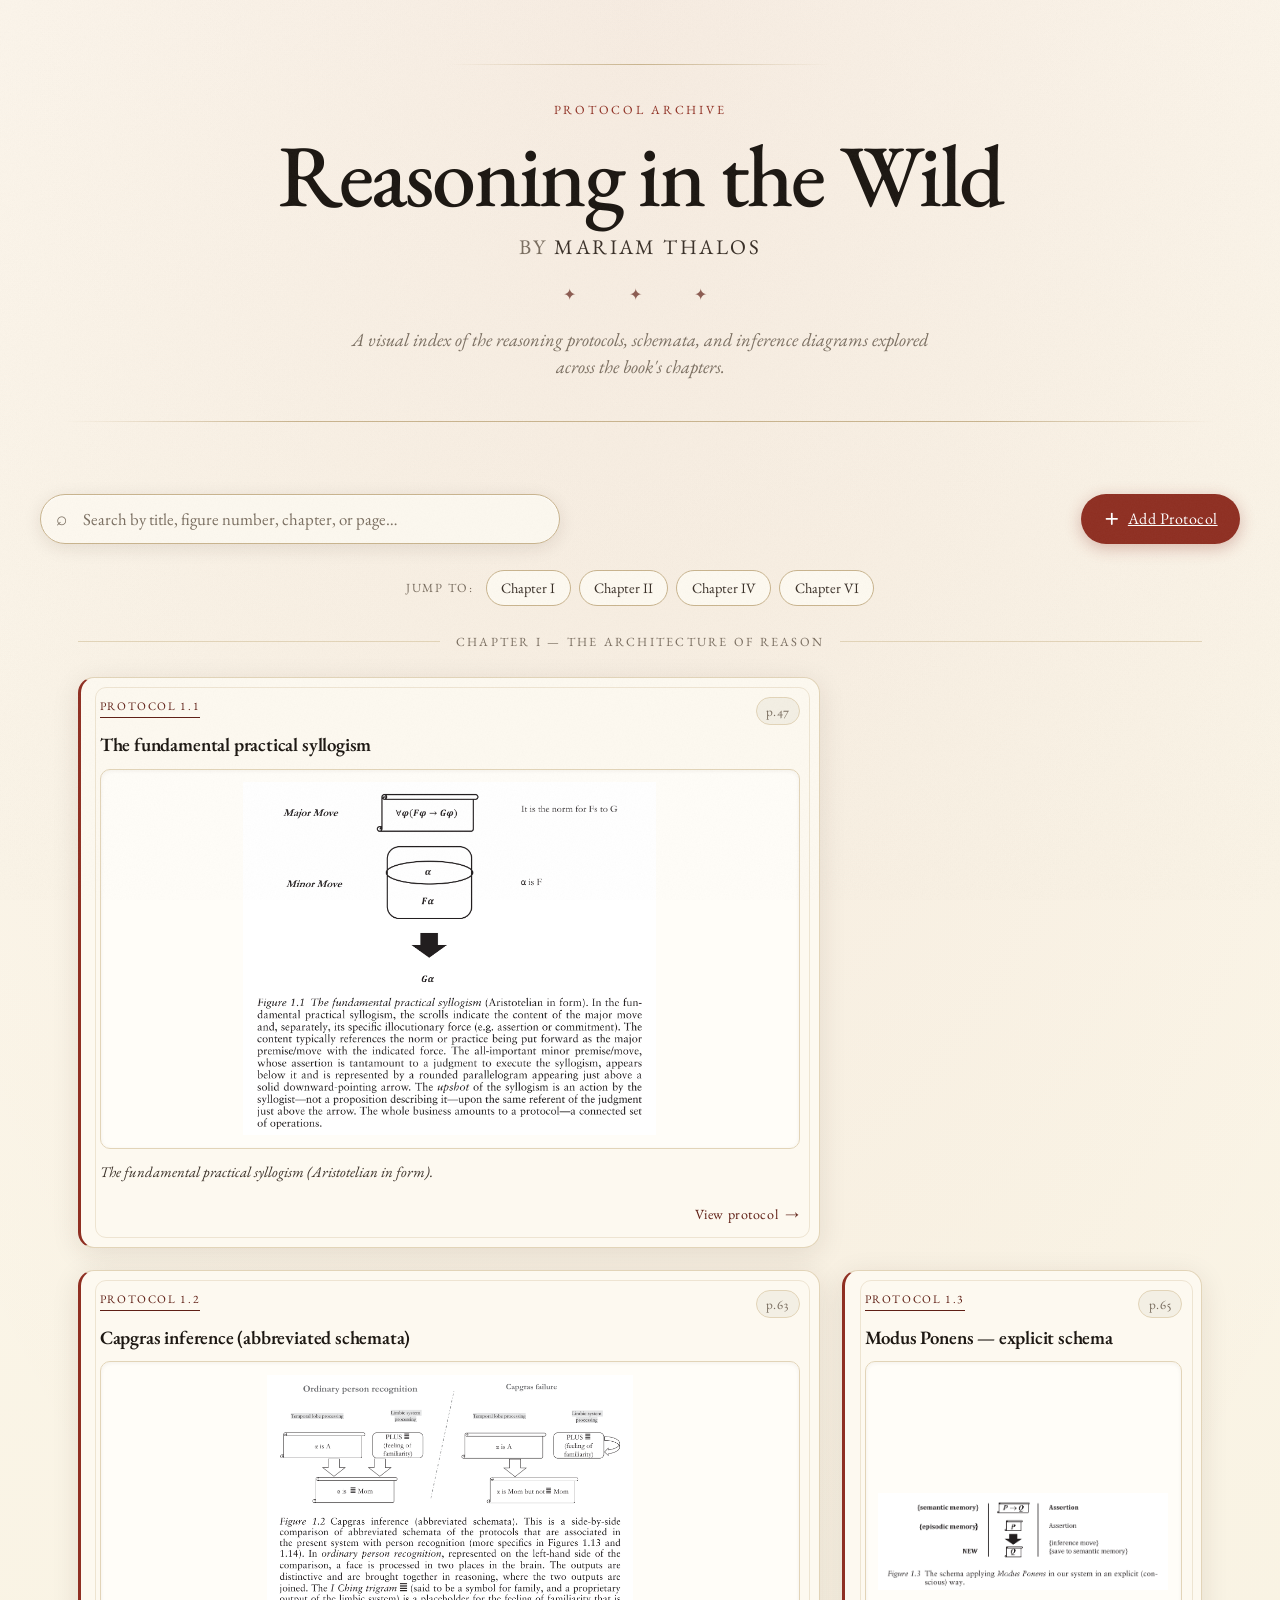
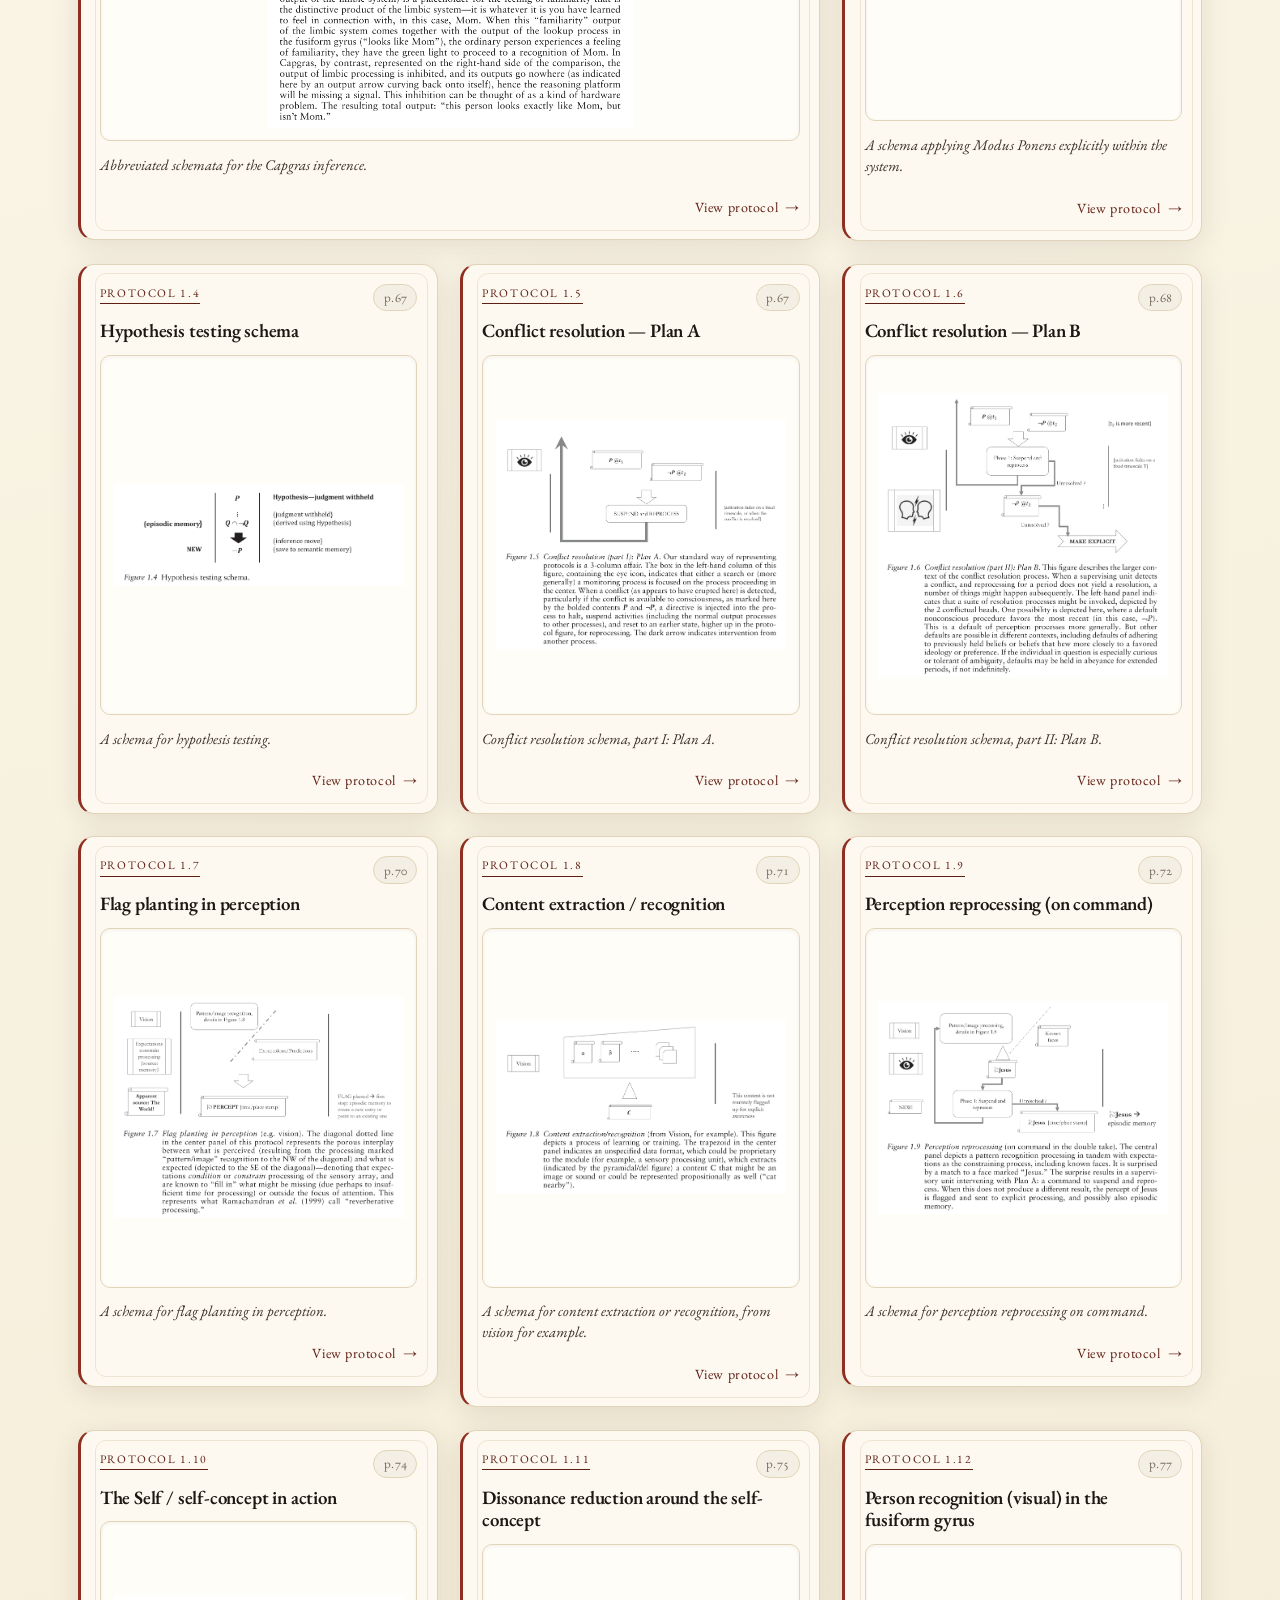
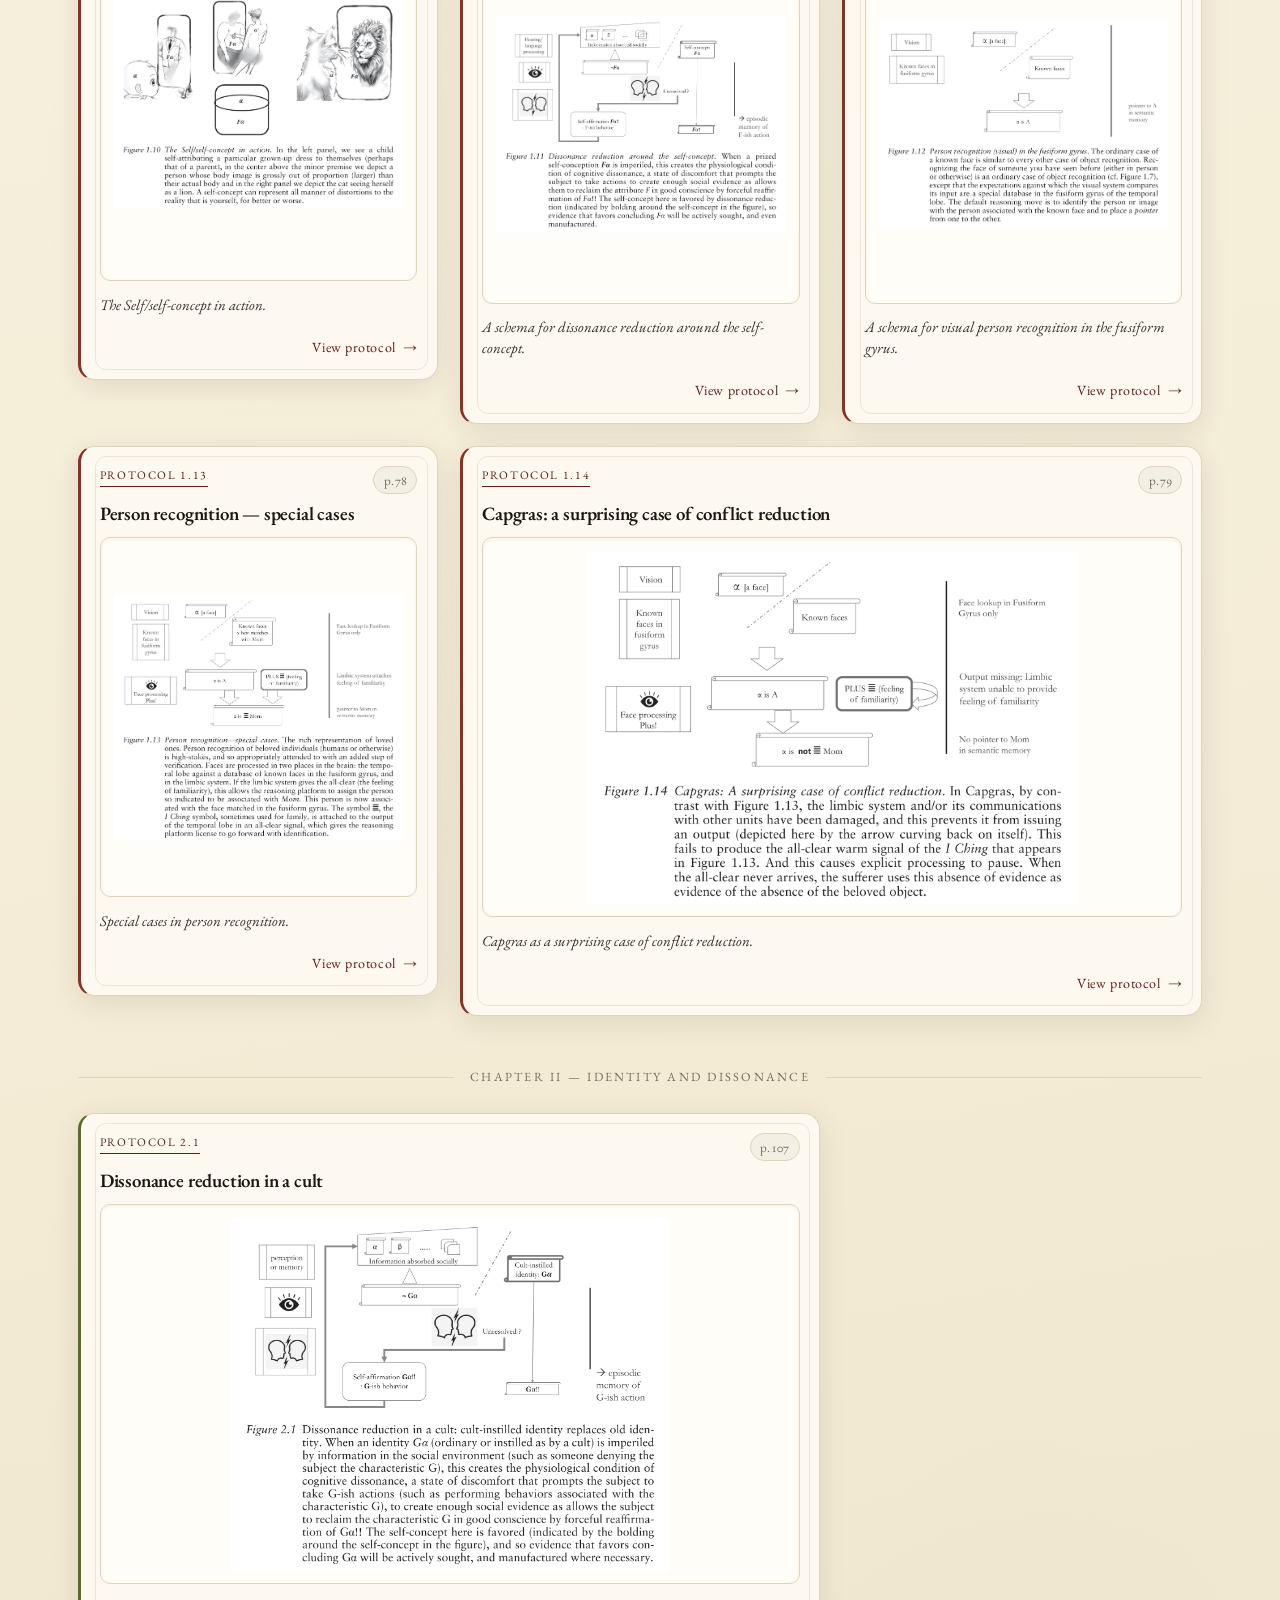
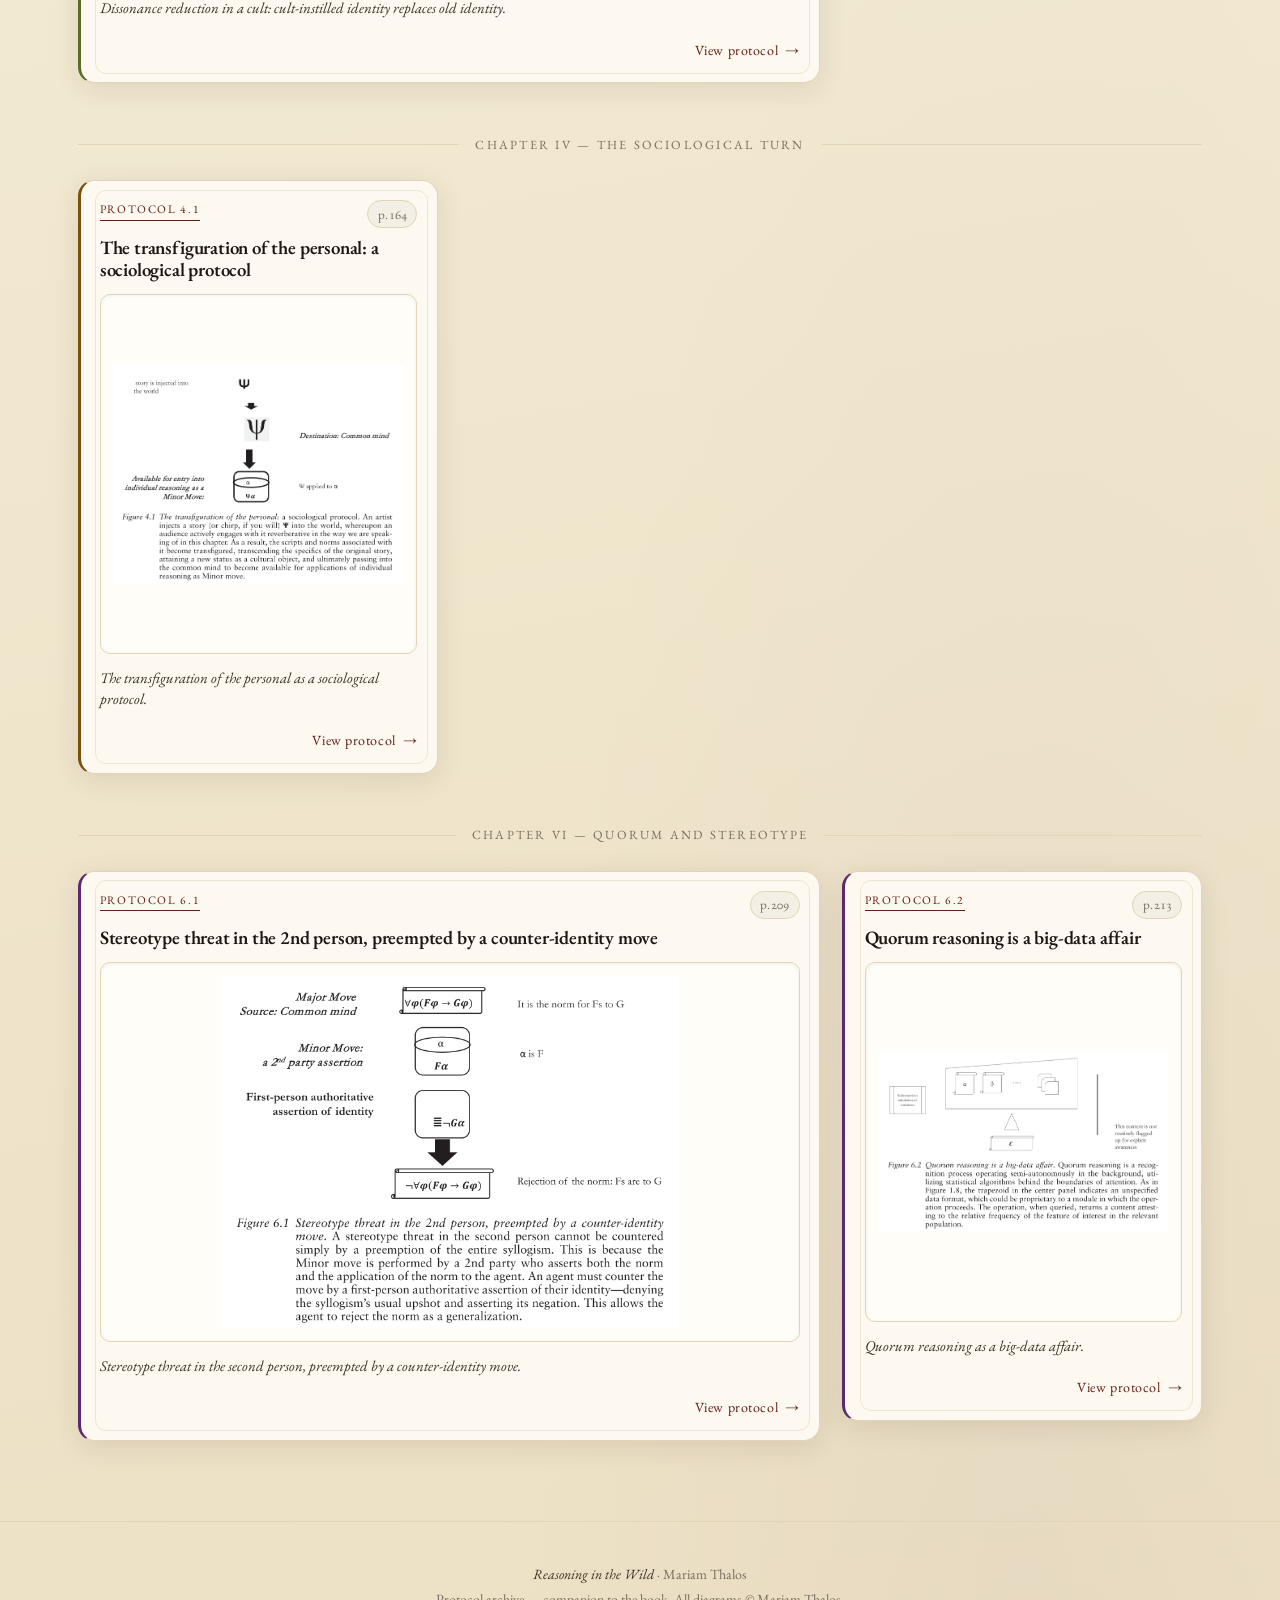
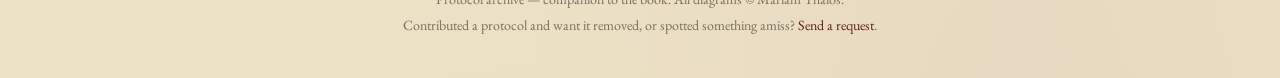
==== index.html @ adac7254 "Add Supabase backend for shared, reviewed reader contributions Replace per-browser localStorage with" ====
<!DOCTYPE html>
<html lang="en">
<head>
    <meta charset="UTF-8">
    <meta name="viewport" content="width=device-width, initial-scale=1.0">
    <title>Reasoning in the Wild — Protocol Archive</title>
    <meta name="description" content="A visual archive of the reasoning protocols, schemata, and diagrams from Reasoning in the Wild by Mariam Thalos.">

    <link rel="preconnect" href="https://fonts.googleapis.com">
    <link rel="preconnect" href="https://fonts.gstatic.com" crossorigin>
    <link href="https://fonts.googleapis.com/css2?family=EB+Garamond:ital,wght@0,400;0,500;0,600;1,400;1,500&display=swap" rel="stylesheet">
    <link rel="stylesheet" href="style.css">
</head>

<body>

<!-- paper grain texture -->
<svg aria-hidden="true" focusable="false" style="position:fixed;inset:0;width:100%;height:100%;z-index:9998;pointer-events:none;opacity:0.035">
    <filter id="grain">
        <feTurbulence type="fractalNoise" baseFrequency="0.68" numOctaves="4" stitchTiles="stitch"/>
        <feColorMatrix type="saturate" values="0"/>
    </filter>
    <rect width="100%" height="100%" filter="url(#grain)"/>
</svg>

<a class="skip-link" href="#protocol-gallery">Skip to protocol archive</a>

<!-- ===== HEADER ===== -->
<header class="site-header">
    <p class="header-eyebrow">Protocol Archive</p>

    <h1 class="site-title"><em>Reasoning in the Wild</em></h1>

    <p class="site-author">by <span>Mariam Thalos</span></p>

    <p class="header-ornament">✦ &ensp; ✦ &ensp; ✦</p>

    <p class="site-tagline">
        A visual index of the reasoning protocols, schemata, and inference diagrams
        explored across the book's chapters.
    </p>
</header>

<!-- ===== CONTROLS ===== -->
<div class="controls-bar">
    <div class="search-wrap">
        <input
            id="protocol-search"
            class="search-box"
            type="search"
            placeholder="Search by title, figure number, chapter, or page…"
            aria-label="Search protocols"
            autocomplete="off"
            spellcheck="false"
        >
    </div>

    <a class="btn-add" href="workshop.html">
        <svg viewBox="0 0 20 20" fill="none" stroke="currentColor" stroke-width="2" stroke-linecap="round">
            <line x1="10" y1="4" x2="10" y2="16"/>
            <line x1="4" y1="10" x2="16" y2="10"/>
        </svg>
        Add Protocol
    </a>
</div>

<!-- ===== CONTENTS / CHAPTER NAV ===== -->
<nav id="chapter-nav" class="chapter-nav" aria-label="Jump to chapter"></nav>

<!-- ===== GALLERY ===== -->
<main id="protocol-gallery" aria-live="polite" aria-label="Protocol archive"></main>

<!-- ===== FOOTER ===== -->
<footer class="site-footer">
    <p>
        <em>Reasoning in the Wild</em> · Mariam Thalos
    </p>
    <p>
        Protocol archive — companion to the book.
        All diagrams © Mariam Thalos.
    </p>
    <p>
        Contributed a protocol and want it removed, or spotted something amiss?
        <a href="mailto:archive@reasoninginthewild.example?subject=Protocol%20archive%20request">Send a request</a>.
    </p>
</footer>

<div class="modal-toast" id="toast" role="status" aria-live="polite"></div>

<!-- ===== SCRIPTS ===== -->
<script src="supabase.js"></script>
<script src="data.js"></script>
<script src="index.js"></script>
</body>
</html>
---- style.css ----
/* ============================================================
   Reasoning in the Wild — shared stylesheet
   ============================================================ */

/* ---------- design tokens ---------- */
:root {
    --paper:        #f5eed9;
    --paper-deep:   #ece0c4;
    --paper-light:  #fdf8ee;
    --ink:          #1c1712;
    --ink-soft:     #3a3028;
    --muted:        #7a6e60;
    --rule:         #c9b48e;
    --rule-light:   #e2d4b8;
    --card:         #fdf9f0;
    --card-hover:   #fffcf4;
    --shadow-sm:    rgba(50, 32, 12, 0.10);
    --shadow-md:    rgba(50, 32, 12, 0.18);
    --shadow-lg:    rgba(50, 32, 12, 0.28);

    /* accent palette */
    --accent:       #8f2f22;
    --accent-mid:   #a83c2e;
    --accent-dark:  #5f1f15;
    --accent-bg:    rgba(143, 47, 34, 0.07);
    --accent-border:rgba(143, 47, 34, 0.20);

    /* chapter stripe colours (warm palette) */
    --ch1: #8f2f22;   /* terracotta */
    --ch2: #5a6b2a;   /* sage */
    --ch3: #2a5068;   /* ink-blue */
    --ch4: #7a5010;   /* ochre */
    --ch6: #5a2a70;   /* plum */

    /* type */
    --font-body: "EB Garamond", Garamond, Georgia, "Times New Roman", serif;
    --font-ui:   "EB Garamond", Garamond, Georgia, serif;

    /* layout */
    --max-w: 1200px;
    --gutter: 1.5rem;
}

/* ---------- reset ---------- */
*, *::before, *::after { box-sizing: border-box; }
body, h1, h2, h3, p, figure, figcaption { margin: 0; }
img { display: block; max-width: 100%; }
a { color: inherit; }
button { font-family: var(--font-body); cursor: pointer; }

/* ---------- base ---------- */
body {
    font-family: var(--font-body);
    font-size: 1.05rem;
    line-height: 1.6;
    color: var(--ink);
    background-color: var(--paper);
    background-image:
        radial-gradient(ellipse 120% 50% at 50% 0%,   rgba(143,47,34,0.06) 0%, transparent 60%),
        radial-gradient(ellipse 80%  60% at 80% 100%, rgba(90,42,112,0.04) 0%, transparent 50%),
        linear-gradient(170deg, var(--paper-light) 0%, var(--paper) 55%, var(--paper-deep) 100%);
    min-height: 100vh;
}

/* paper-grain overlay via SVG noise — applied in HTML as a fixed <svg> */

/* ---------- skip link ---------- */
.skip-link {
    position: absolute;
    top: -3rem;
    left: 1rem;
    padding: 0.4rem 0.8rem;
    background: var(--accent);
    color: #fff;
    border-radius: 4px;
    font-size: 0.9rem;
    text-decoration: none;
    z-index: 9999;
    transition: top 150ms;
}
.skip-link:focus { top: 0.5rem; }

/* ============================================================
   HEADER / HERO
   ============================================================ */
.site-header {
    max-width: var(--max-w);
    margin: 0 auto;
    padding: 4rem var(--gutter) 2.5rem;
    text-align: center;
    position: relative;
}

/* decorative rule above */
.site-header::before {
    content: "";
    display: block;
    width: min(380px, 70%);
    height: 1px;
    background: linear-gradient(90deg, transparent, var(--rule), transparent);
    margin: 0 auto 2.2rem;
}

/* decorative rule below */
.site-header::after {
    content: "";
    display: block;
    width: 100%;
    height: 1px;
    background: linear-gradient(90deg, transparent 0%, var(--rule) 20%, var(--rule) 80%, transparent 100%);
    margin-top: 2.5rem;
}

.header-eyebrow {
    font-size: 0.78rem;
    letter-spacing: 0.22em;
    text-transform: uppercase;
    color: var(--accent);
    margin-bottom: 0.9rem;
}

.site-title {
    font-size: clamp(2.8rem, 7vw, 5.5rem);
    font-weight: 500;
    line-height: 0.92;
    letter-spacing: -0.03em;
    font-style: italic;
}

.site-title em {
    font-style: normal;
}

.site-author {
    margin-top: 0.9rem;
    font-size: clamp(1rem, 2.2vw, 1.3rem);
    letter-spacing: 0.12em;
    text-transform: uppercase;
    font-variant: small-caps;
    color: var(--muted);
}

.site-author span {
    color: var(--ink-soft);
    font-variant: small-caps;
}

.header-ornament {
    margin: 1.2rem auto 0;
    color: var(--accent-dark);
    font-size: 1rem;
    letter-spacing: 0.6rem;
    opacity: 0.7;
}

.site-tagline {
    max-width: 600px;
    margin: 1.1rem auto 0;
    font-size: 1.15rem;
    font-style: italic;
    color: var(--muted);
    line-height: 1.5;
}

/* ============================================================
   CONTROLS BAR
   ============================================================ */
.controls-bar {
    width: min(var(--max-w), calc(100% - 2rem));
    margin: 2rem auto 0;
    display: flex;
    align-items: center;
    gap: 1rem;
    flex-wrap: wrap;
    justify-content: space-between;
}

.search-wrap {
    position: relative;
    flex: 1 1 280px;
    max-width: 520px;
}

.search-wrap::before {
    content: "⌕";
    position: absolute;
    left: 1rem;
    top: 50%;
    transform: translateY(-50%);
    color: var(--muted);
    font-size: 1.2rem;
    pointer-events: none;
}

.search-box {
    width: 100%;
    padding: 0.8rem 1rem 0.8rem 2.6rem;
    border: 1px solid var(--rule);
    border-radius: 999px;
    background: rgba(253, 249, 240, 0.92);
    color: var(--ink);
    font-family: var(--font-ui);
    font-size: 1.05rem;
    box-shadow: 0 4px 18px var(--shadow-sm), inset 0 1px 3px rgba(255,255,255,0.6);
    transition: border-color 150ms, box-shadow 150ms;
    -webkit-appearance: none;
}

.search-box:focus {
    outline: none;
    border-color: var(--accent);
    box-shadow: 0 4px 18px var(--shadow-sm), 0 0 0 3px rgba(143,47,34,0.12);
}

.search-box::placeholder { color: var(--muted); }

.btn-add {
    flex-shrink: 0;
    display: inline-flex;
    align-items: center;
    gap: 0.45rem;
    padding: 0.78rem 1.4rem;
    background: var(--accent);
    color: #fff;
    border: none;
    border-radius: 999px;
    font-size: 1rem;
    font-family: var(--font-ui);
    letter-spacing: 0.03em;
    box-shadow: 0 4px 16px rgba(143,47,34,0.30);
    transition: background 150ms, box-shadow 150ms, transform 120ms;
    white-space: nowrap;
}

.btn-add:hover {
    background: var(--accent-mid);
    box-shadow: 0 6px 22px rgba(143,47,34,0.38);
    transform: translateY(-1px);
}

.btn-add:active { transform: translateY(0); }

.btn-add svg { width: 1.1em; height: 1.1em; flex-shrink: 0; }

/* ============================================================
   CONTENTS / CHAPTER NAV
   ============================================================ */
.chapter-nav {
    width: min(var(--max-w), calc(100% - 2rem));
    margin: 1.6rem auto 0;
    display: flex;
    flex-wrap: wrap;
    align-items: center;
    gap: 0.5rem;
    justify-content: center;
}

.chapter-nav .nav-label {
    font-size: 0.78rem;
    letter-spacing: 0.12em;
    text-transform: uppercase;
    color: var(--muted);
    margin-right: 0.3rem;
}

.nav-chip {
    padding: 0.35rem 0.9rem;
    border: 1px solid var(--rule);
    border-radius: 999px;
    background: var(--card);
    color: var(--ink-soft);
    font-size: 0.9rem;
    text-decoration: none;
    transition: border-color 150ms, background 150ms, color 150ms;
}
.nav-chip:hover {
    border-color: var(--accent);
    color: var(--accent-dark);
    background: var(--accent-bg);
}

/* ============================================================
   GALLERY
   ============================================================ */
#protocol-gallery {
    width: min(var(--max-w), calc(100% - 2rem));
    margin: 1.6rem auto 5rem;
    display: grid;
    grid-template-columns: repeat(auto-fill, minmax(300px, 360px));
    justify-content: center;
    gap: 1.4rem;
    align-items: start;
}

/* chapter label spanning full row */
.chapter-heading {
    grid-column: 1 / -1;
    margin: 1.8rem 0 0.2rem;
    display: flex;
    align-items: center;
    gap: 1rem;
    font-size: 0.78rem;
    font-weight: 400;
    letter-spacing: 0.18em;
    text-transform: uppercase;
    color: var(--muted);
}

.chapter-heading::before,
.chapter-heading::after {
    content: "";
    flex: 1;
    height: 1px;
    background: var(--rule-light);
}

.chapter-heading:first-child { margin-top: 0; }

/* ============================================================
   PROTOCOL CARD
   ============================================================ */
.protocol-card {
    background: var(--card);
    border: 1px solid var(--rule-light);
    border-left: 3.5px solid var(--ch1);   /* overridden by data-chapter */
    border-radius: 16px;
    padding: 1.2rem 1.2rem 1rem;
    box-shadow: 0 6px 28px var(--shadow-sm);
    position: relative;
    overflow: hidden;
    display: flex;
    flex-direction: column;
    gap: 0;
    transition: transform 200ms ease, box-shadow 200ms ease, border-color 200ms ease, background 200ms ease;
    text-decoration: none;
    color: var(--ink);
}

/* inset hairline */
.protocol-card::after {
    content: "";
    position: absolute;
    inset: 0.55rem 0.55rem 0.55rem 0.9rem;
    border: 1px solid rgba(203,180,140,0.30);
    border-radius: 11px;
    pointer-events: none;
}

.protocol-card:hover {
    transform: translateY(-5px);
    box-shadow: 0 18px 50px var(--shadow-md);
    background: var(--card-hover);
}

/* chapter border colours */
.protocol-card[data-chapter="1"] { border-left-color: var(--ch1); }
.protocol-card[data-chapter="2"] { border-left-color: var(--ch2); }
.protocol-card[data-chapter="3"] { border-left-color: var(--ch3); }
.protocol-card[data-chapter="4"] { border-left-color: var(--ch4); }
.protocol-card[data-chapter="6"] { border-left-color: var(--ch6); }

/* featured cards span two columns with a taller figure */
@media (min-width: 900px) {
    .protocol-card.featured { grid-column: span 2; }
    .protocol-card.featured .card-figure { height: 380px; }
}

/* card interior */
.card-top {
    display: flex;
    align-items: flex-start;
    justify-content: space-between;
    margin-bottom: 0.55rem;
}

.protocol-label {
    font-size: 0.72rem;
    letter-spacing: 0.14em;
    text-transform: uppercase;
    color: var(--accent-dark);
    border-bottom: 1px solid currentColor;
    padding-bottom: 1px;
}

.protocol-page {
    font-size: 0.82rem;
    color: var(--muted);
    background: rgba(122,110,96,0.08);
    border: 1px solid var(--rule-light);
    border-radius: 999px;
    padding: 0.15rem 0.6rem;
    font-variant-numeric: oldstyle-nums;
    white-space: nowrap;
}

.protocol-card h2 {
    font-size: 1.18rem;
    font-weight: 600;
    line-height: 1.2;
    letter-spacing: -0.01em;
    margin-bottom: 0.75rem;
    padding-right: 0.4rem;
}

.card-figure {
    margin: 0 0 0.85rem;
    border: 1px solid var(--rule-light);
    border-radius: 10px;
    overflow: hidden;
    background: #fffdf8;
    box-shadow: inset 0 1px 4px rgba(50,32,12,0.06);
    height: 360px;
    display: flex;
    align-items: center;
    justify-content: center;
}

.card-figure img {
    width: 100%;
    height: 100%;
    object-fit: contain;
    padding: 0.8rem;
    transition: opacity 150ms;
}

.card-figure img:hover { opacity: 0.9; }

.card-caption {
    font-size: 0.93rem;
    font-style: italic;
    color: var(--ink-soft);
    line-height: 1.4;
    margin-bottom: 1rem;
    flex: 1;
}

.card-footer {
    margin-top: auto;
    display: flex;
    align-items: center;
    justify-content: space-between;
    gap: 0.5rem;
}

.protocol-page.contributed {
    color: var(--accent-dark);
    background: var(--accent-bg);
    border-color: var(--accent-border);
}

.card-contributor {
    font-size: 0.82rem;
    font-style: italic;
    color: var(--muted);
}

.detail-tags {
    display: flex;
    flex-wrap: wrap;
    gap: 0.4rem;
    margin-top: 0.8rem;
}

.detail-tag {
    font-size: 0.78rem;
    color: var(--accent-dark);
    background: var(--accent-bg);
    border: 1px solid var(--accent-border);
    border-radius: 999px;
    padding: 0.12rem 0.6rem;
}

.card-link {
    display: inline-flex;
    align-items: center;
    gap: 0.35rem;
    font-size: 0.88rem;
    letter-spacing: 0.04em;
    color: var(--accent-dark);
    text-decoration: none;
    padding: 0.25rem 0;
    border-bottom: 1px solid transparent;
    transition: border-color 150ms, color 150ms;
}

.card-link:hover {
    color: var(--accent);
    border-bottom-color: var(--accent);
}

/* no-results */
.no-results {
    grid-column: 1 / -1;
    text-align: center;
    color: var(--muted);
    font-size: 1.15rem;
    font-style: italic;
    padding: 4rem 1rem;
}

/* ============================================================
   MODAL — Add / Edit Protocol
   ============================================================ */
.modal-backdrop {
    position: fixed;
    inset: 0;
    background: rgba(28,23,18,0.55);
    backdrop-filter: blur(3px);
    z-index: 1000;
    display: flex;
    align-items: center;
    justify-content: center;
    padding: 1rem;
    opacity: 0;
    pointer-events: none;
    transition: opacity 220ms ease;
}

.modal-backdrop.open {
    opacity: 1;
    pointer-events: all;
}

.modal {
    background: var(--paper-light);
    border: 1px solid var(--rule);
    border-radius: 20px;
    box-shadow: 0 32px 80px var(--shadow-lg);
    width: min(560px, 100%);
    max-height: 90vh;
    overflow-y: auto;
    padding: 2rem;
    position: relative;
    transform: translateY(18px) scale(0.98);
    transition: transform 220ms ease;
}

.modal-backdrop.open .modal {
    transform: translateY(0) scale(1);
}

.modal-title {
    font-size: 1.45rem;
    font-weight: 600;
    margin-bottom: 0.3rem;
    letter-spacing: -0.01em;
}

.modal-subtitle {
    font-size: 0.92rem;
    font-style: italic;
    color: var(--muted);
    margin-bottom: 1.6rem;
}

.modal-close {
    position: absolute;
    top: 1.1rem;
    right: 1.2rem;
    background: none;
    border: none;
    font-size: 1.5rem;
    color: var(--muted);
    line-height: 1;
    padding: 0.2rem 0.4rem;
    border-radius: 6px;
    transition: color 120ms, background 120ms;
}

.modal-close:hover { color: var(--accent); background: var(--accent-bg); }

.form-row {
    display: grid;
    grid-template-columns: 1fr 1fr;
    gap: 1rem;
}

.form-group {
    display: flex;
    flex-direction: column;
    gap: 0.35rem;
    margin-bottom: 1rem;
}

.form-group.full { grid-column: 1 / -1; }

.form-group label {
    font-size: 0.78rem;
    letter-spacing: 0.12em;
    text-transform: uppercase;
    color: var(--muted);
}

.form-group input,
.form-group textarea,
.form-group select {
    font-family: var(--font-ui);
    font-size: 1rem;
    padding: 0.65rem 0.85rem;
    border: 1px solid var(--rule);
    border-radius: 10px;
    background: rgba(255,255,255,0.7);
    color: var(--ink);
    transition: border-color 150ms, box-shadow 150ms;
}

.form-group input:focus,
.form-group textarea:focus,
.form-group select:focus {
    outline: none;
    border-color: var(--accent);
    box-shadow: 0 0 0 3px rgba(143,47,34,0.10);
}

.form-group textarea { resize: vertical; min-height: 80px; }

.form-hint {
    font-size: 0.8rem;
    font-style: italic;
    color: var(--muted);
}

.modal-actions {
    display: flex;
    gap: 0.75rem;
    justify-content: flex-end;
    margin-top: 0.5rem;
}

.btn-secondary {
    padding: 0.7rem 1.3rem;
    background: none;
    border: 1px solid var(--rule);
    border-radius: 999px;
    color: var(--muted);
    font-size: 0.95rem;
    transition: border-color 150ms, color 150ms;
}
.btn-secondary:hover { border-color: var(--ink-soft); color: var(--ink); }

.btn-primary {
    padding: 0.7rem 1.5rem;
    background: var(--accent);
    border: none;
    border-radius: 999px;
    color: #fff;
    font-size: 0.95rem;
    box-shadow: 0 4px 14px rgba(143,47,34,0.28);
    transition: background 150ms, box-shadow 150ms;
}
.btn-primary:hover { background: var(--accent-mid); }

/* modal toast */
.modal-toast {
    position: fixed;
    bottom: 2rem;
    left: 50%;
    transform: translateX(-50%) translateY(3rem);
    background: var(--ink);
    color: var(--paper-light);
    padding: 0.7rem 1.4rem;
    border-radius: 999px;
    font-size: 0.95rem;
    box-shadow: 0 8px 28px var(--shadow-md);
    z-index: 2000;
    opacity: 0;
    transition: opacity 250ms ease, transform 250ms ease;
    pointer-events: none;
}
.modal-toast.show {
    opacity: 1;
    transform: translateX(-50%) translateY(0);
}

/* ============================================================
   PROTOCOL DETAIL PAGE
   ============================================================ */
.detail-nav {
    width: min(var(--max-w), calc(100% - 2rem));
    margin: 2rem auto 0;
    display: flex;
    align-items: center;
    justify-content: space-between;
    font-size: 0.9rem;
    color: var(--muted);
}

.detail-nav a {
    display: inline-flex;
    align-items: center;
    gap: 0.3rem;
    text-decoration: none;
    color: var(--accent-dark);
    transition: color 150ms;
}
.detail-nav a:hover { color: var(--accent); }

.detail-wrap {
    width: min(900px, calc(100% - 2rem));
    margin: 2.5rem auto 5rem;
}

.detail-header {
    margin-bottom: 2rem;
    padding-bottom: 1.5rem;
    border-bottom: 1px solid var(--rule-light);
}

.detail-eyebrow {
    font-size: 0.78rem;
    letter-spacing: 0.18em;
    text-transform: uppercase;
    color: var(--accent);
    margin-bottom: 0.6rem;
}

.detail-title {
    font-size: clamp(1.7rem, 4vw, 2.6rem);
    font-weight: 600;
    line-height: 1.1;
    letter-spacing: -0.02em;
    margin-bottom: 0.6rem;
}

.detail-meta {
    display: flex;
    gap: 1rem;
    flex-wrap: wrap;
    font-size: 0.9rem;
    color: var(--muted);
}

.detail-meta span {
    display: inline-flex;
    align-items: center;
    gap: 0.3rem;
}

.detail-figure {
    background: #fffdf8;
    border: 1px solid var(--rule-light);
    border-radius: 16px;
    padding: 1.5rem;
    box-shadow: 0 8px 32px var(--shadow-sm);
    margin-bottom: 2rem;
    text-align: center;
}

.detail-figure img {
    max-width: 100%;
    max-height: 560px;
    object-fit: contain;
    margin: 0 auto;
}

.detail-figure figcaption {
    margin-top: 1rem;
    font-size: 0.95rem;
    font-style: italic;
    color: var(--muted);
}

.detail-body {
    font-size: 1.1rem;
    line-height: 1.75;
    color: var(--ink-soft);
}

.detail-body p { margin-bottom: 1.2em; }

/* ---- detail sections (diagram / book text / walkthrough) ---- */
.hidden { display: none !important; }

.detail-section {
    margin: 2.5rem 0;
}

.section-head {
    display: flex;
    align-items: center;
    justify-content: space-between;
    gap: 1rem;
    margin-bottom: 1rem;
    flex-wrap: wrap;
}

.section-title {
    font-size: 1.35rem;
    font-weight: 600;
    letter-spacing: -0.01em;
    color: var(--ink);
    display: flex;
    align-items: center;
    gap: 0.7rem;
}

.section-title::before {
    content: "";
    width: 1.6rem;
    height: 2px;
    background: var(--accent);
    display: inline-block;
}

.section-lead {
    color: var(--muted);
    font-style: italic;
    margin-bottom: 1.2rem;
}

.view-toggle {
    display: inline-flex;
    border: 1px solid var(--rule);
    border-radius: 999px;
    overflow: hidden;
    background: var(--card);
}

.vt-btn {
    padding: 0.4rem 1rem;
    font-family: var(--font-body);
    font-size: 0.88rem;
    background: none;
    border: none;
    color: var(--muted);
    cursor: pointer;
    transition: background 150ms, color 150ms;
}
.vt-btn.active { background: var(--accent); color: #fff; }

.loading-note {
    color: var(--muted);
    font-style: italic;
    padding: 2rem;
}

#diagram-mermaid svg,
#walk-diagram svg { max-width: 100%; height: auto; }

.book-quote {
    margin: 0;
    padding: 1.4rem 1.6rem;
    background: var(--card);
    border-left: 3px solid var(--accent);
    border-radius: 0 12px 12px 0;
    font-size: 1.1rem;
    line-height: 1.75;
    color: var(--ink-soft);
    box-shadow: 0 4px 20px var(--shadow-sm);
}

.walk {
    display: grid;
    grid-template-columns: 1fr 1fr;
    gap: 1.4rem;
    align-items: start;
}

.walk-stage {
    background: #fffdf8;
    border: 1px solid var(--rule-light);
    border-radius: 14px;
    padding: 1.2rem;
    min-height: 280px;
    display: flex;
    align-items: center;
    justify-content: center;
    box-shadow: inset 0 1px 6px rgba(50,32,12,0.06);
    position: sticky;
    top: 1.5rem;
}

.walk-side {
    display: flex;
    flex-direction: column;
    gap: 0.8rem;
}

.walk-progress { display: flex; gap: 0.45rem; }

.walk-dot {
    width: 2.2rem;
    height: 4px;
    border-radius: 999px;
    background: var(--rule-light);
    cursor: pointer;
    transition: background 180ms;
}
.walk-dot.done { background: var(--accent); }

.walk-step-title {
    font-size: 1.15rem;
    font-weight: 600;
    margin: 0.2rem 0 0;
    color: var(--accent-dark);
}

.walk-note {
    font-size: 1.04rem;
    line-height: 1.65;
    color: var(--ink-soft);
    margin: 0;
}
.walk-note em { font-style: italic; }
.walk-note strong { font-weight: 600; color: var(--ink); }

.walk-code {
    margin: 0;
    background: #fefcf6;
    border: 1px solid var(--rule-light);
    border-radius: 10px;
    padding: 0.9rem 1rem;
    font-family: "Menlo", "Consolas", "Monaco", monospace;
    font-size: 0.82rem;
    line-height: 1.7;
    overflow-x: auto;
    white-space: pre;
}

.walk-code .code-head { color: var(--accent-dark); font-weight: 600; display: block; }
.walk-code .code-line { display: block; border-radius: 4px; padding: 0 0.3rem; transition: background 180ms, opacity 180ms; }
.walk-code .code-line.dim    { opacity: 0.32; }
.walk-code .code-line.active { opacity: 0.85; }
.walk-code .code-line.new    { opacity: 1; background: rgba(143,47,34,0.12); box-shadow: inset 2px 0 0 var(--accent); }

.walk-controls {
    display: flex;
    align-items: center;
    justify-content: space-between;
    gap: 0.6rem;
    margin-top: 0.3rem;
}

.walk-counter { font-size: 0.88rem; color: var(--muted); font-variant-numeric: oldstyle-nums; }
.walk-controls .btn-secondary,
.walk-controls .btn-primary { padding: 0.5rem 1rem; font-size: 0.9rem; }
.walk-controls button:disabled { opacity: 0.4; cursor: not-allowed; }

.preview-error { color: var(--accent); font-family: monospace; font-size: 0.85rem; white-space: pre-wrap; padding: 1rem; }
.preview-empty { color: var(--muted); font-style: italic; padding: 2rem; }

@media (max-width: 720px) {
    .walk { grid-template-columns: 1fr; }
    .walk-stage { position: static; min-height: 220px; }
}

.detail-pagination {
    display: flex;
    gap: 1rem;
    justify-content: space-between;
    margin-top: 3rem;
    padding-top: 1.5rem;
    border-top: 1px solid var(--rule-light);
}

.pag-btn {
    display: flex;
    flex-direction: column;
    gap: 0.2rem;
    text-decoration: none;
    color: var(--ink);
    max-width: 45%;
}
.pag-btn.next { text-align: right; }
.pag-btn small { font-size: 0.75rem; letter-spacing: 0.1em; text-transform: uppercase; color: var(--muted); }
.pag-btn strong { font-size: 1rem; color: var(--accent-dark); }
.pag-btn:hover strong { color: var(--accent); }

/* ============================================================
   FOOTER
   ============================================================ */
.site-footer {
    border-top: 1px solid var(--rule-light);
    padding: 2.5rem var(--gutter);
    text-align: center;
    font-size: 0.88rem;
    color: var(--muted);
    line-height: 1.8;
}

.site-footer em {
    font-style: italic;
    color: var(--ink-soft);
}

.site-footer a {
    color: var(--accent-dark);
    text-decoration: none;
    border-bottom: 1px solid transparent;
    transition: border-color 150ms;
}
.site-footer a:hover { border-bottom-color: var(--accent-dark); }

/* ============================================================
   RESPONSIVE
   ============================================================ */
@media (max-width: 640px) {
    .site-header { padding: 3rem var(--gutter) 2rem; }
    .controls-bar { flex-direction: column; align-items: stretch; }
    .btn-add { justify-content: center; }
    .form-row { grid-template-columns: 1fr; }
    .detail-pagination { flex-direction: column; }
    .pag-btn.next { text-align: left; }
    .pag-btn { max-width: 100%; }
}
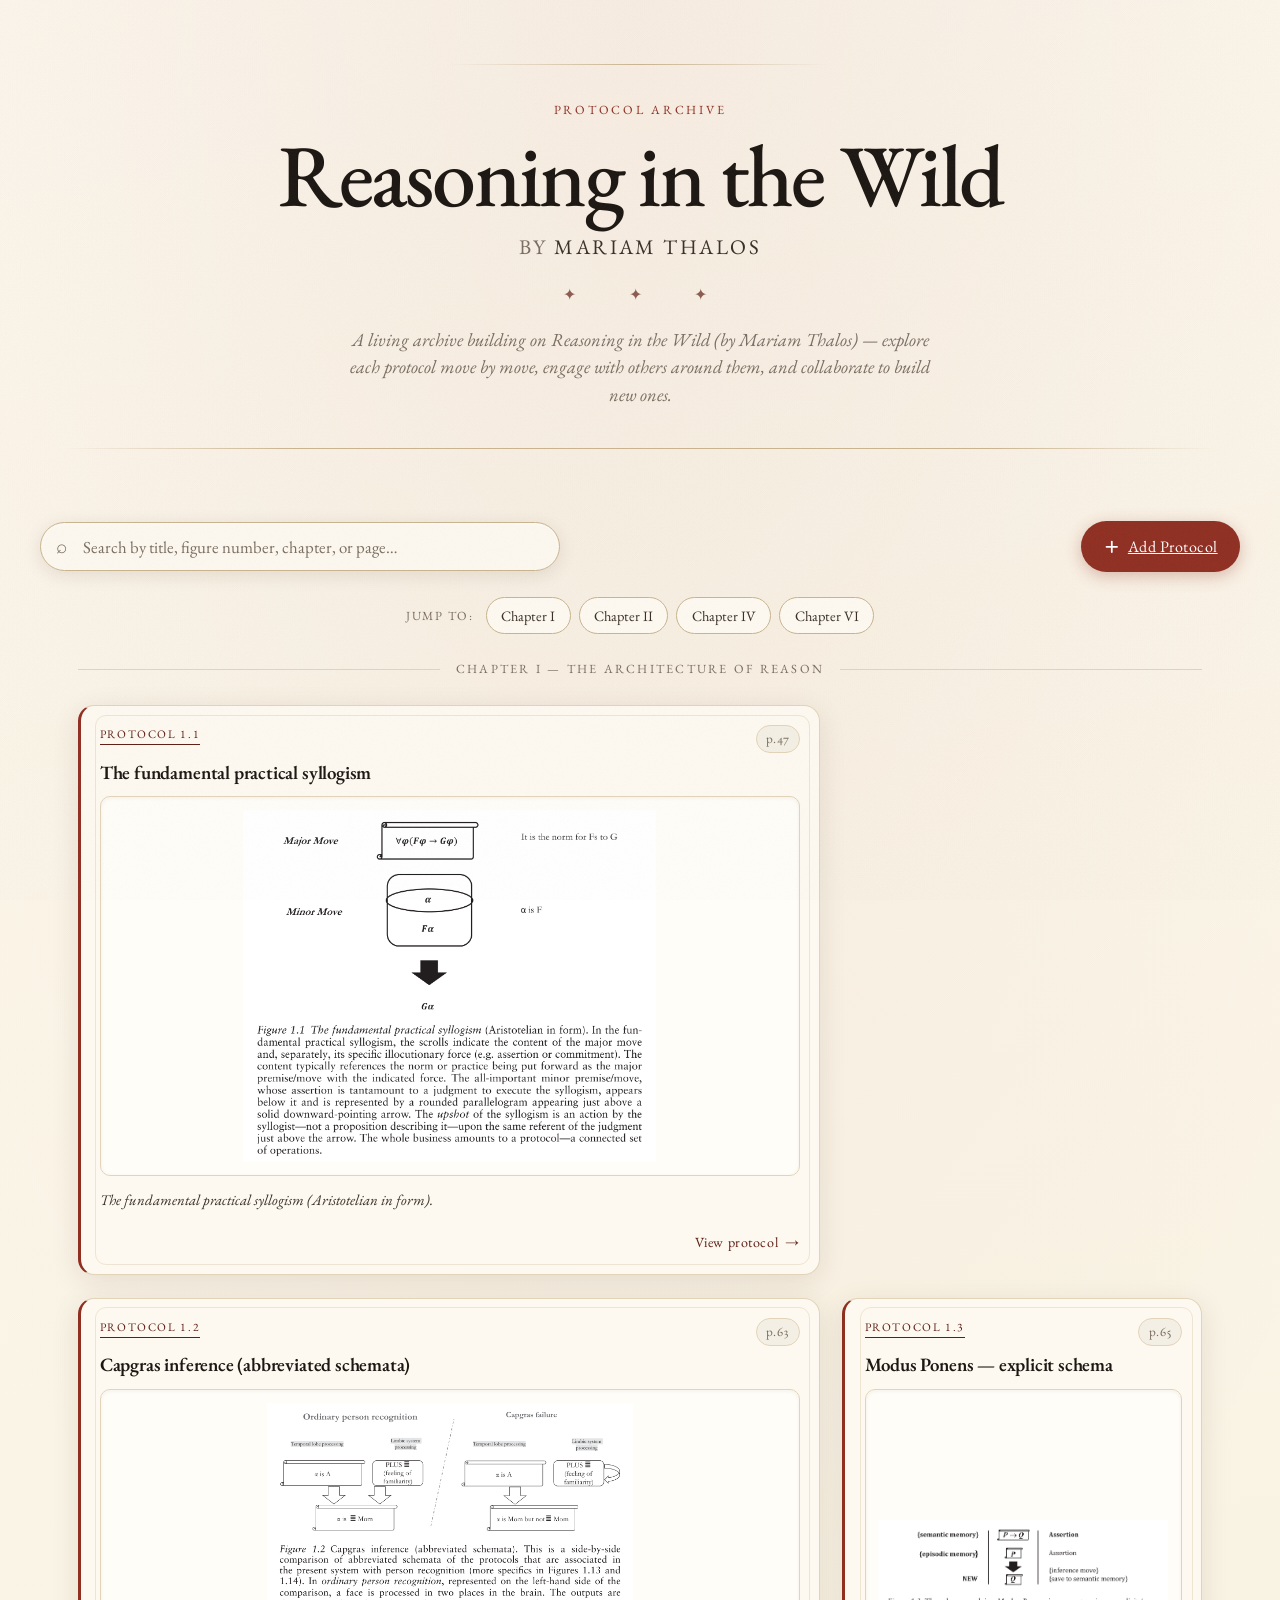
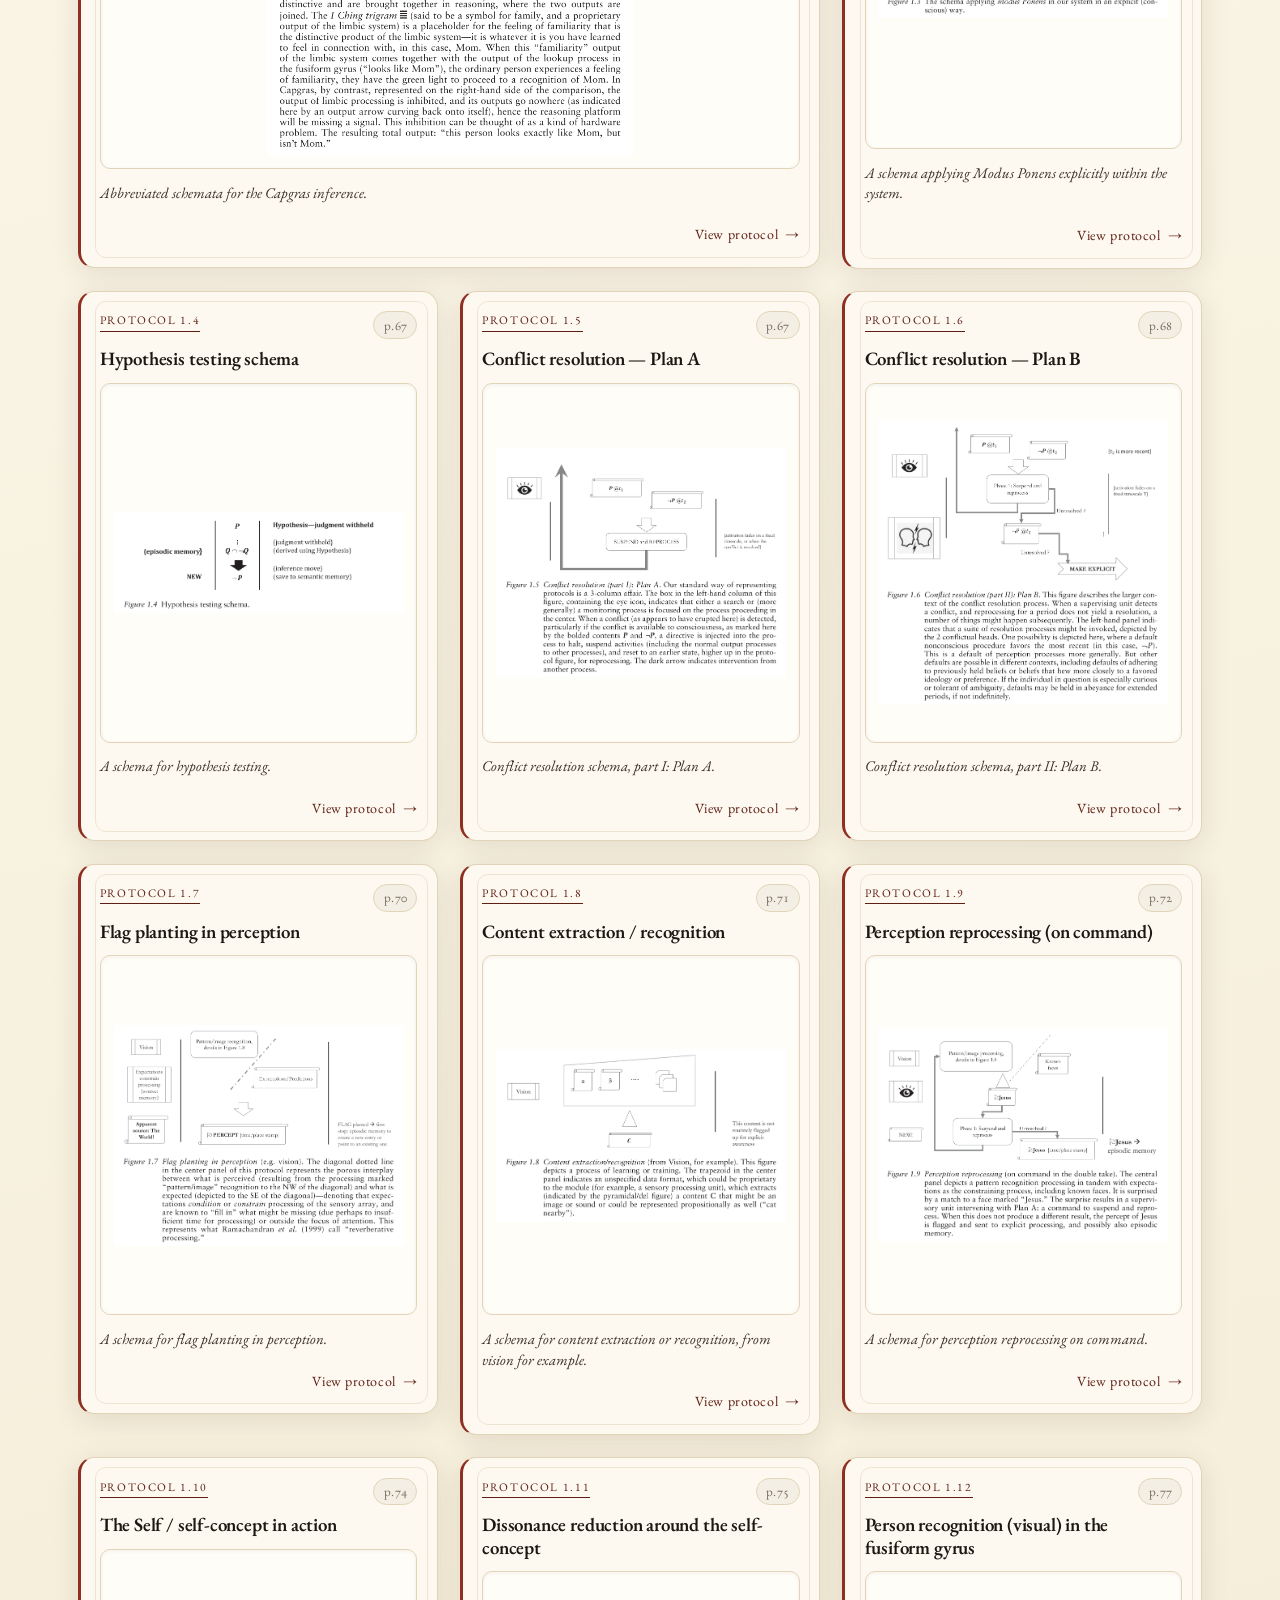
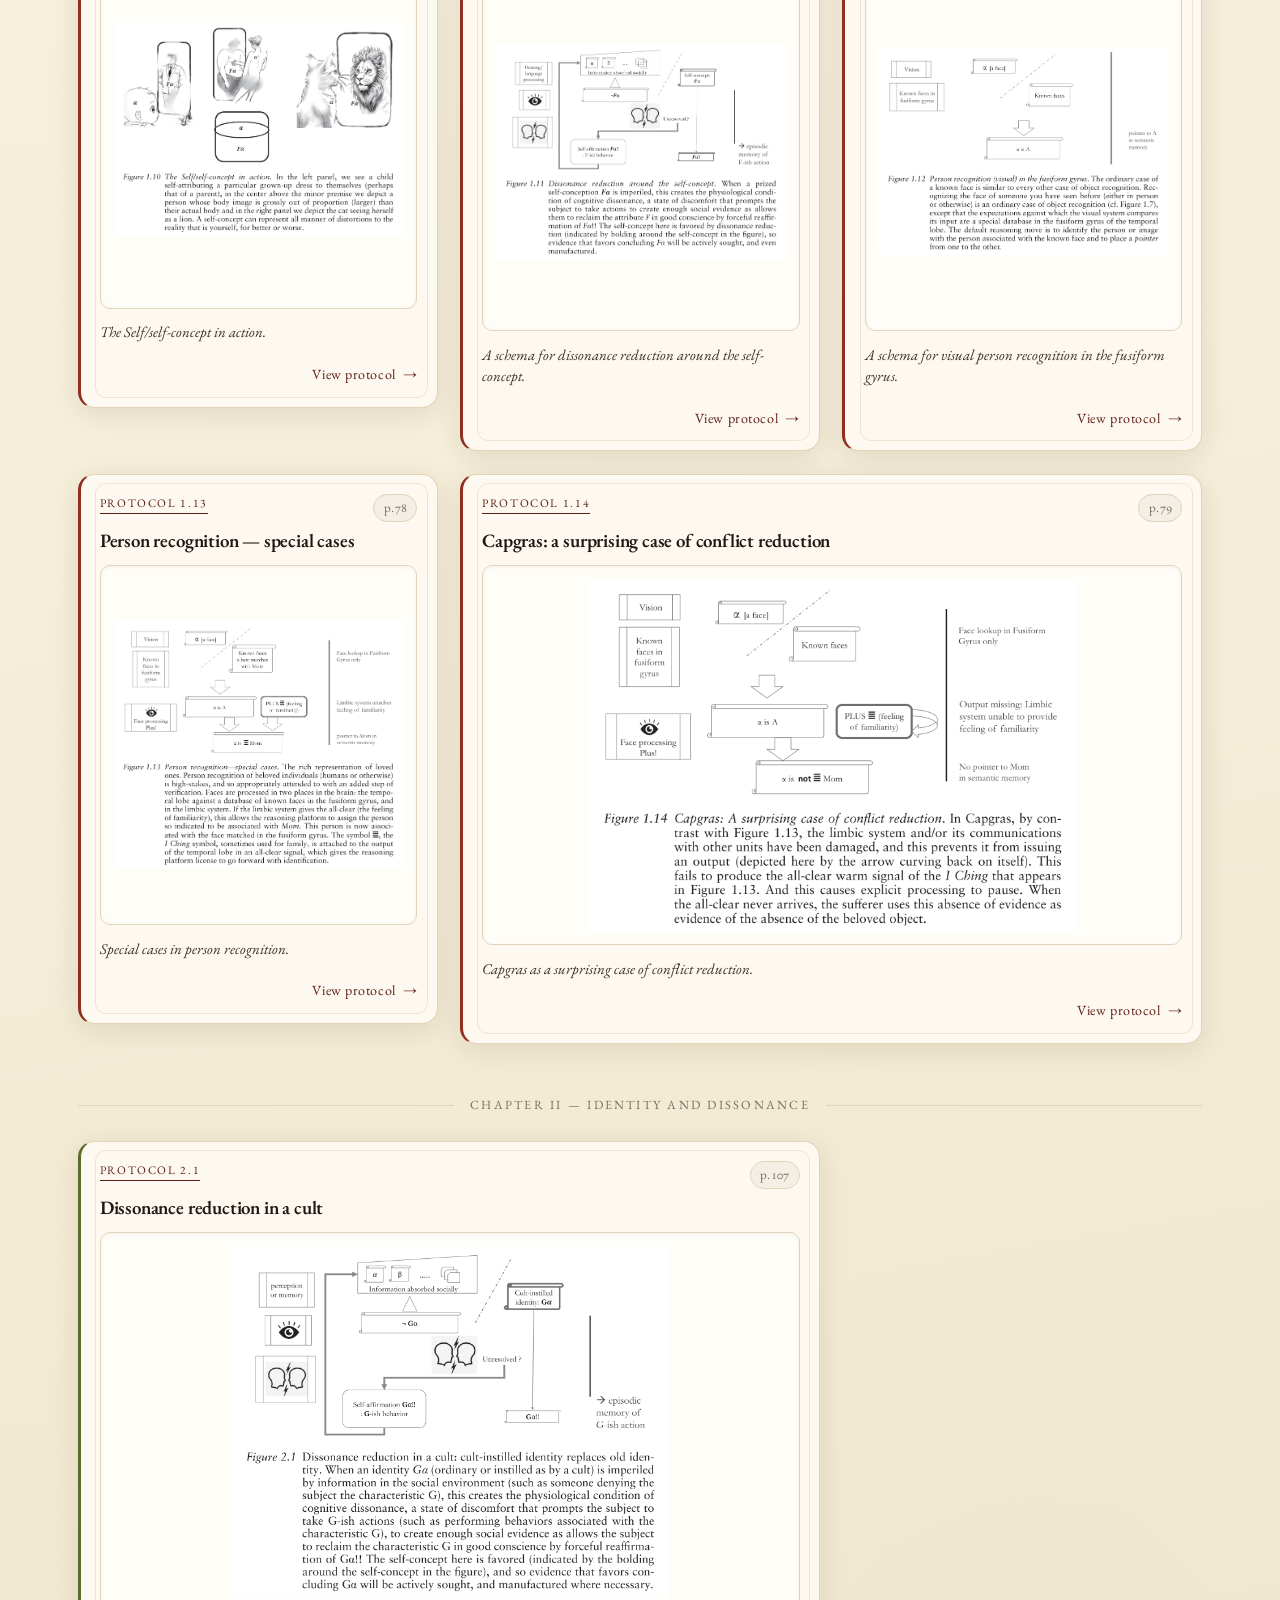
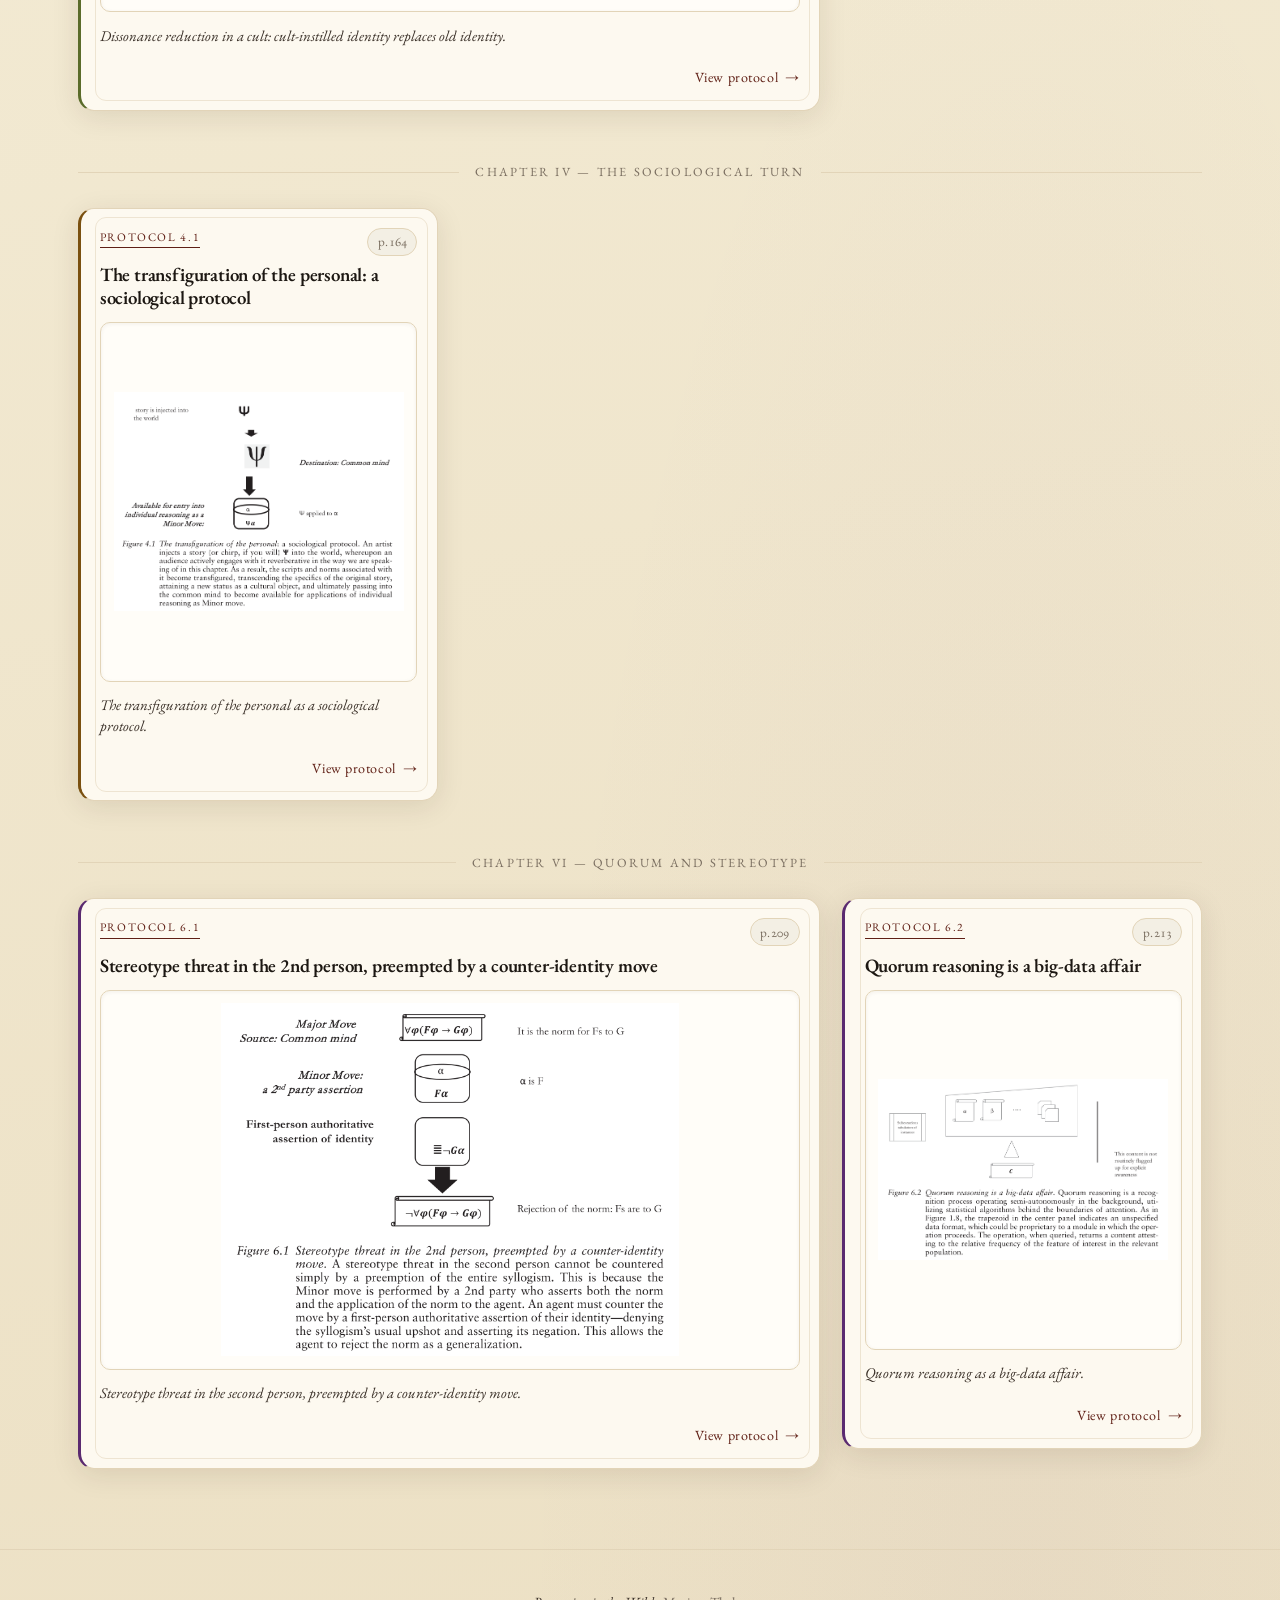
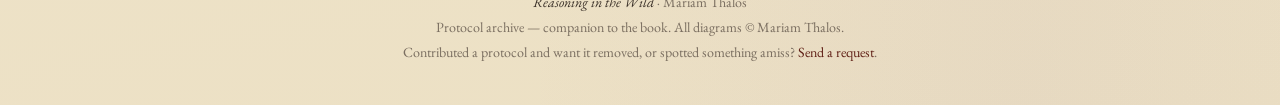
==== commit 720d78ff: "Update homepage tagline to reflect the site's interactive, collaborative nature Co-Authored-By: Clau" ====
--- a/index.html
+++ b/index.html
@@ -36,8 +36,9 @@
     <p class="header-ornament">✦ &ensp; ✦ &ensp; ✦</p>
 
     <p class="site-tagline">
-        A visual index of the reasoning protocols, schemata, and inference diagrams
-        explored across the book's chapters.
+        A living archive building on <em>Reasoning in the Wild</em> (by Mariam Thalos) —
+        explore each protocol move by move, engage with others around them,
+        and collaborate to build new ones.
     </p>
 </header>
 
--- a/style.css
+++ b/style.css
@@ -944,6 +944,97 @@
     .walk-stage { position: static; min-height: 220px; }
 }
 
+/* ---- discussion / comments ---- */
+.comment-count {
+    font-size: 1rem;
+    font-weight: 400;
+    color: var(--muted);
+}
+
+.comment-form {
+    display: flex;
+    flex-direction: column;
+    gap: 0.6rem;
+    background: var(--card);
+    border: 1px solid var(--rule-light);
+    border-radius: 12px;
+    padding: 1rem;
+    margin-bottom: 1.5rem;
+}
+
+.comment-author,
+.comment-body {
+    font-family: var(--font-body);
+    font-size: 1rem;
+    padding: 0.6rem 0.8rem;
+    border: 1px solid var(--rule);
+    border-radius: 8px;
+    background: rgba(255,255,255,0.7);
+    color: var(--ink);
+}
+.comment-author { max-width: 280px; }
+.comment-body { resize: vertical; min-height: 56px; }
+.comment-author:focus,
+.comment-body:focus {
+    outline: none;
+    border-color: var(--accent);
+    box-shadow: 0 0 0 3px rgba(143,47,34,0.10);
+}
+
+.comment-form-actions {
+    display: flex;
+    justify-content: flex-end;
+    gap: 0.5rem;
+}
+.comment-form-actions .btn-primary,
+.comment-form-actions .btn-secondary { padding: 0.5rem 1.1rem; font-size: 0.92rem; }
+
+.comment-list { display: flex; flex-direction: column; gap: 1.1rem; }
+
+.comment-empty,
+.comment-loading {
+    color: var(--muted);
+    font-style: italic;
+}
+
+.comment {
+    border-left: 2px solid var(--rule-light);
+    padding-left: 1rem;
+}
+
+.comment-head {
+    display: flex;
+    align-items: baseline;
+    gap: 0.6rem;
+    margin-bottom: 0.2rem;
+}
+.comment-author-name { font-weight: 600; color: var(--ink); }
+.comment-time { font-size: 0.8rem; color: var(--muted); }
+.comment-text { color: var(--ink-soft); line-height: 1.55; }
+
+.comment-reply-btn {
+    margin-top: 0.35rem;
+    background: none;
+    border: none;
+    padding: 0;
+    color: var(--accent-dark);
+    font-family: var(--font-body);
+    font-size: 0.85rem;
+    cursor: pointer;
+}
+.comment-reply-btn:hover { color: var(--accent); text-decoration: underline; }
+
+.comment-replies {
+    display: flex;
+    flex-direction: column;
+    gap: 0.9rem;
+    margin-top: 0.9rem;
+}
+.comment.reply { border-left-color: var(--accent-border); }
+
+.reply-form-slot:not(:empty) { margin-top: 0.8rem; }
+.reply-form { margin-bottom: 0; }
+
 .detail-pagination {
     display: flex;
     gap: 1rem;
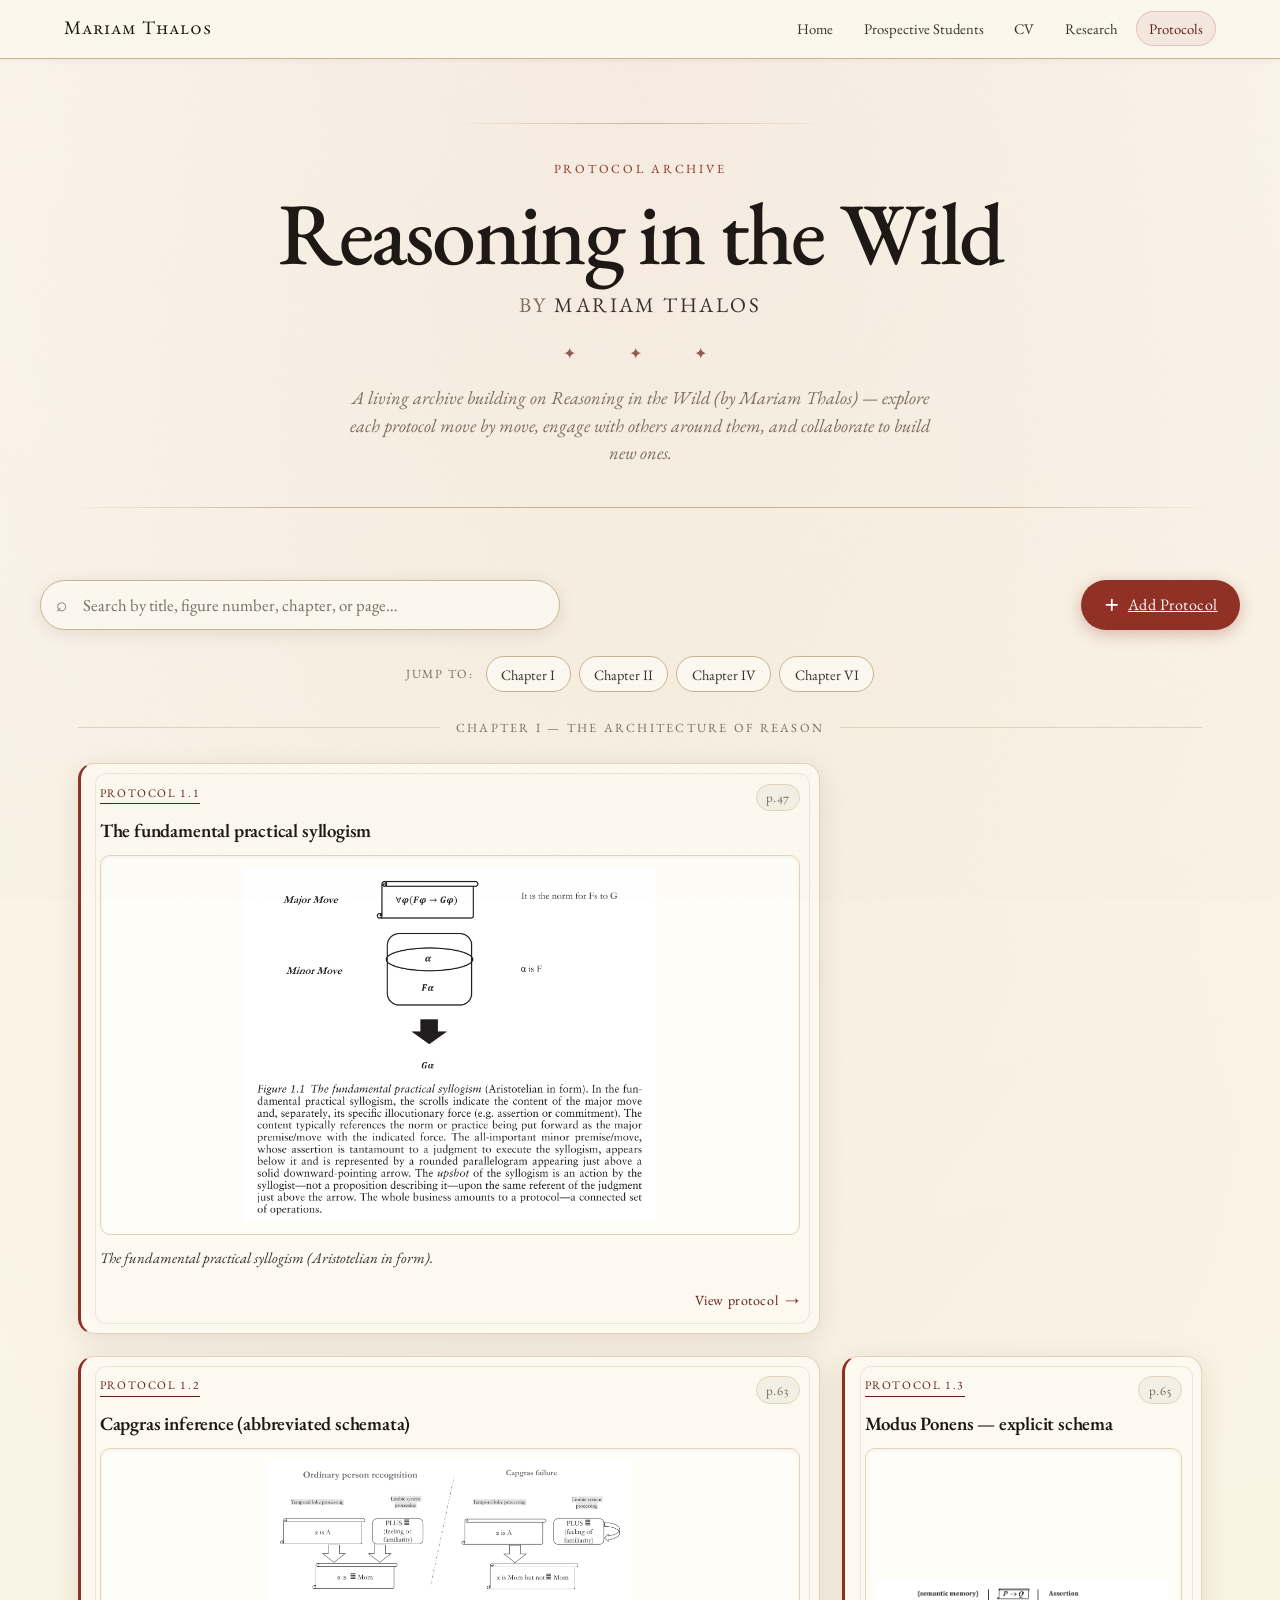
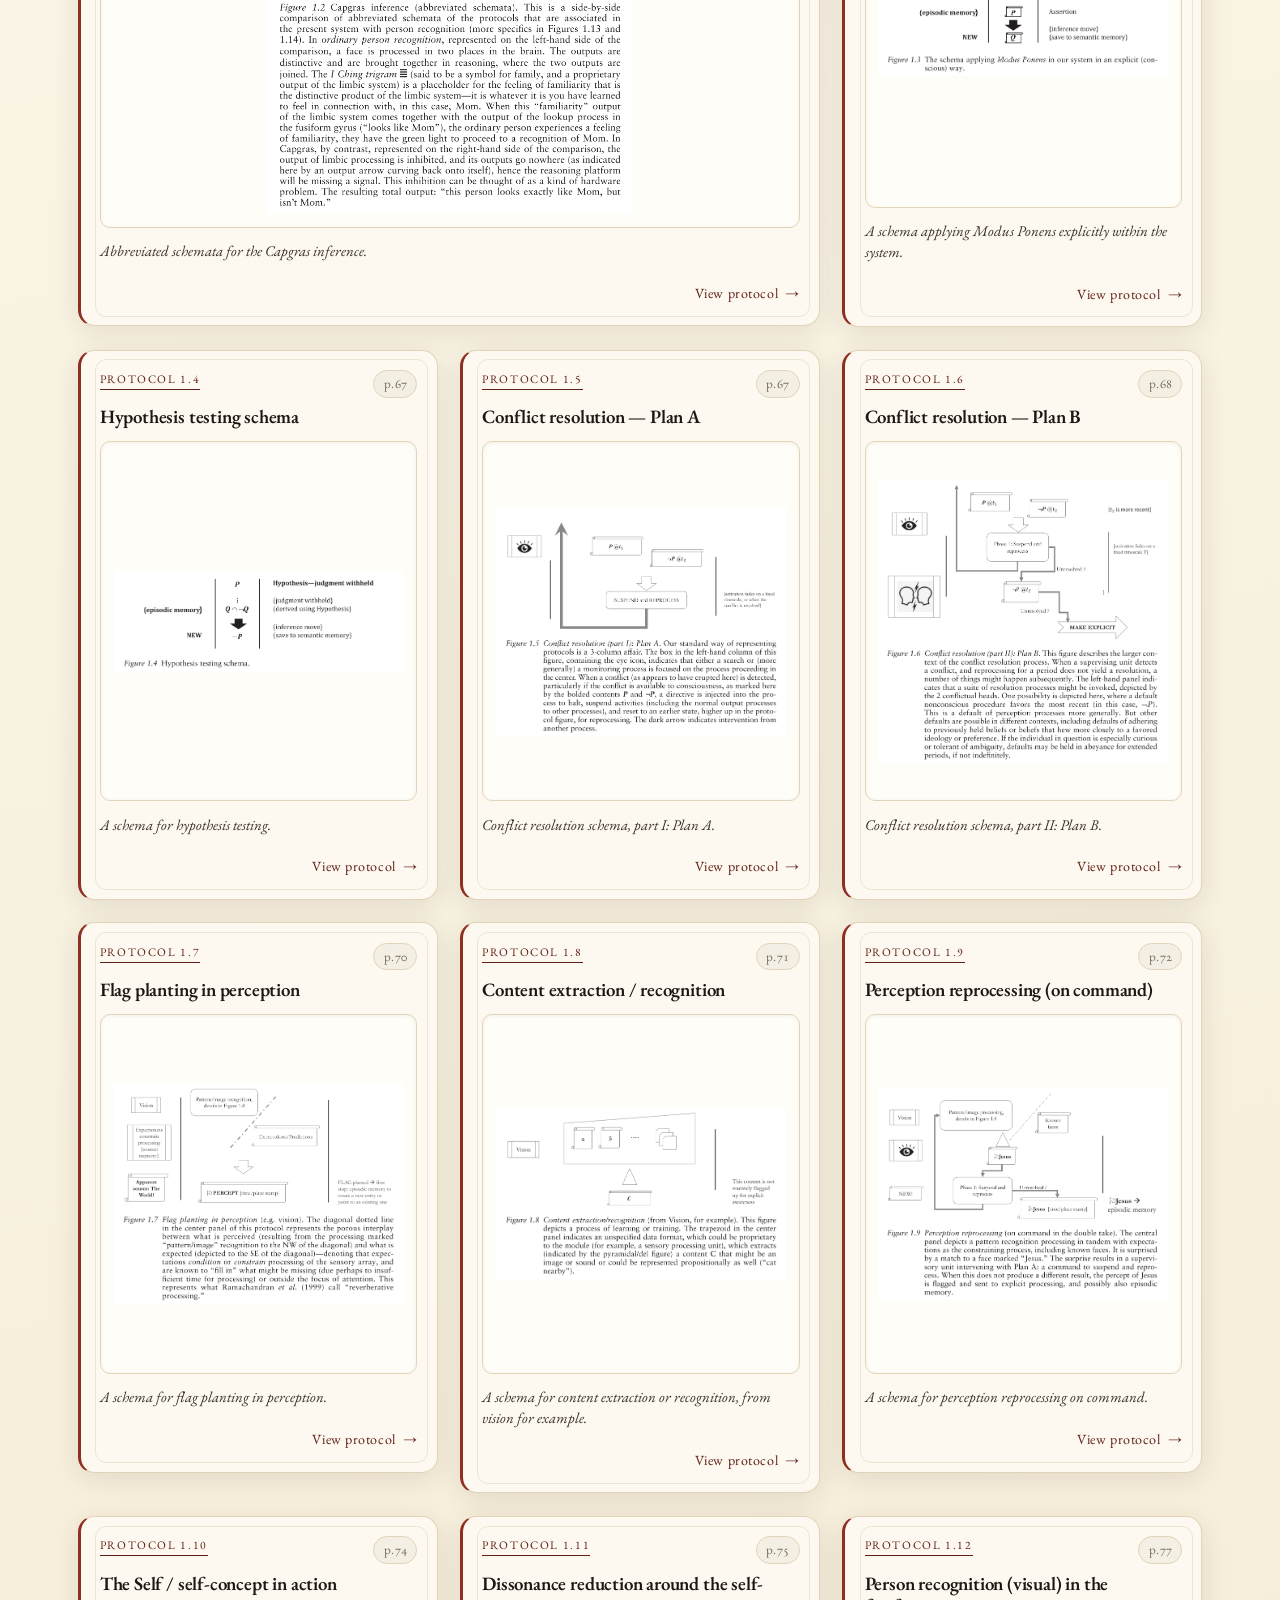
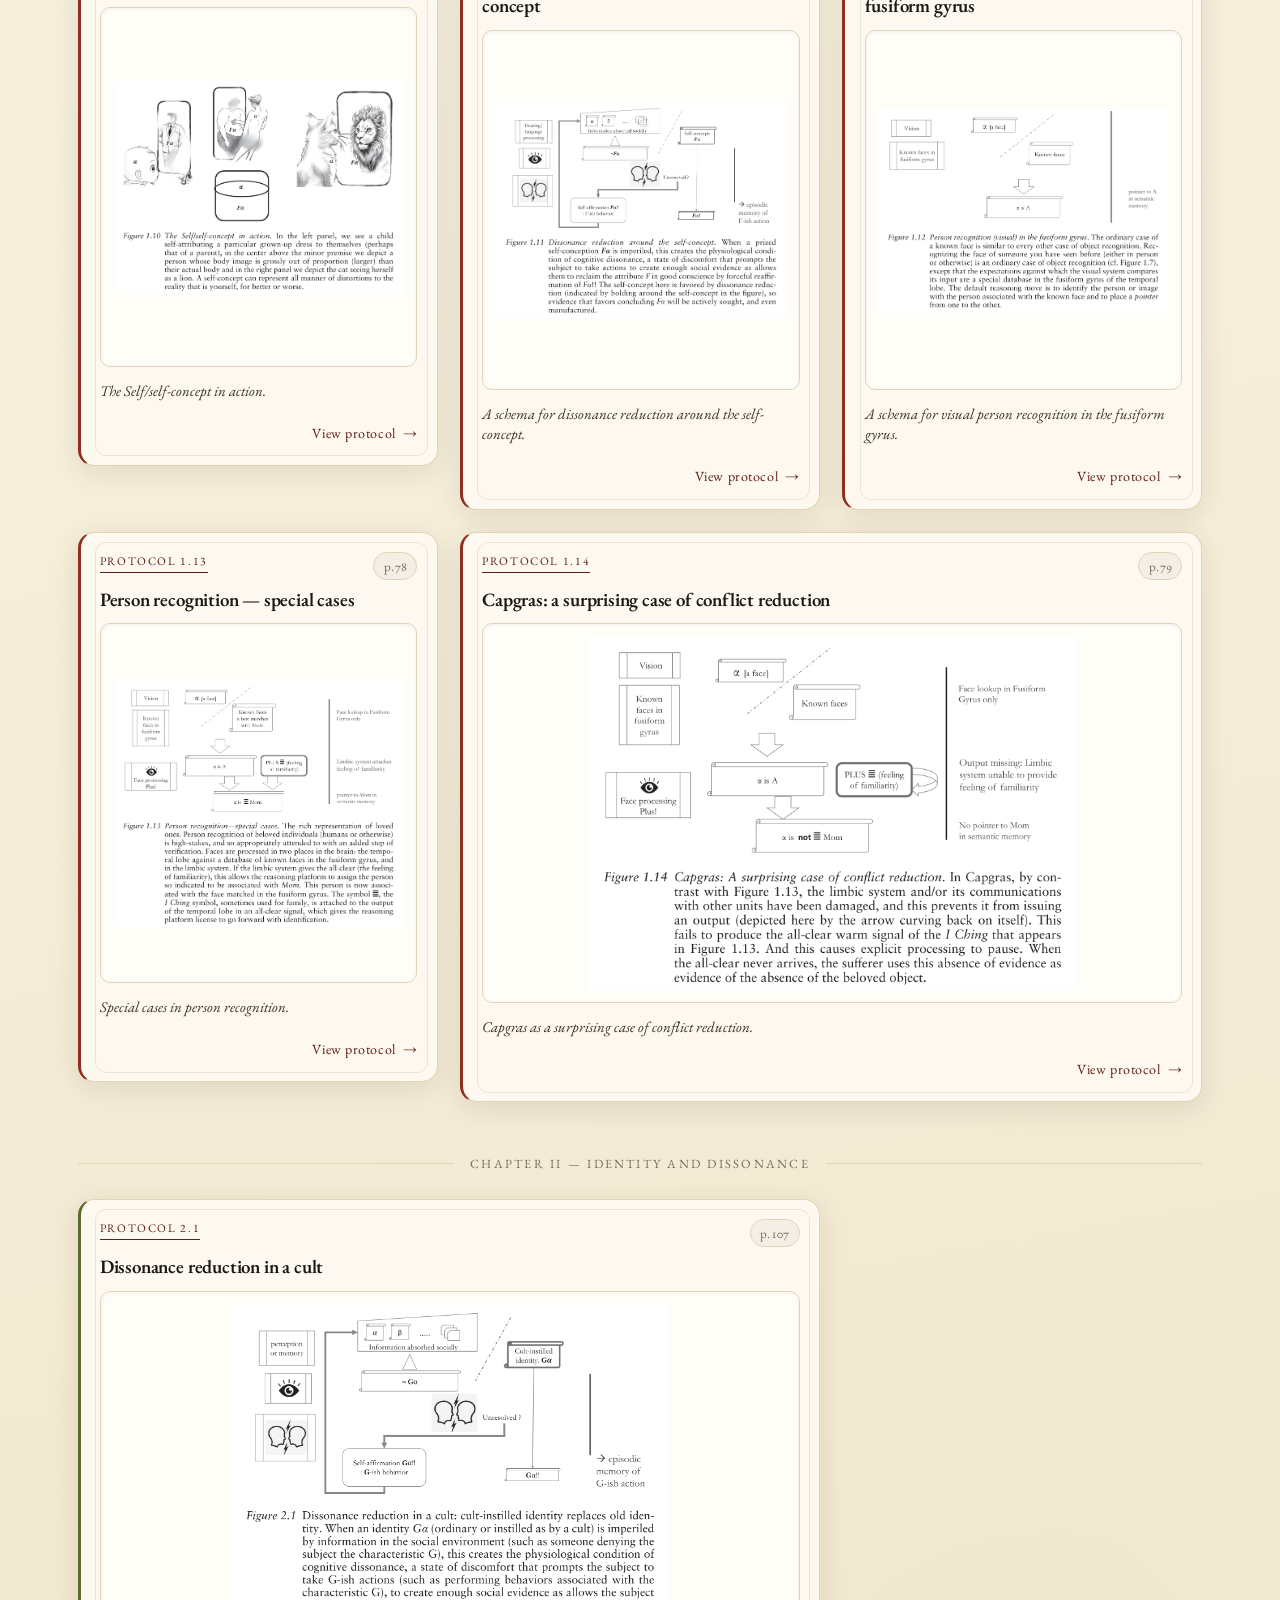
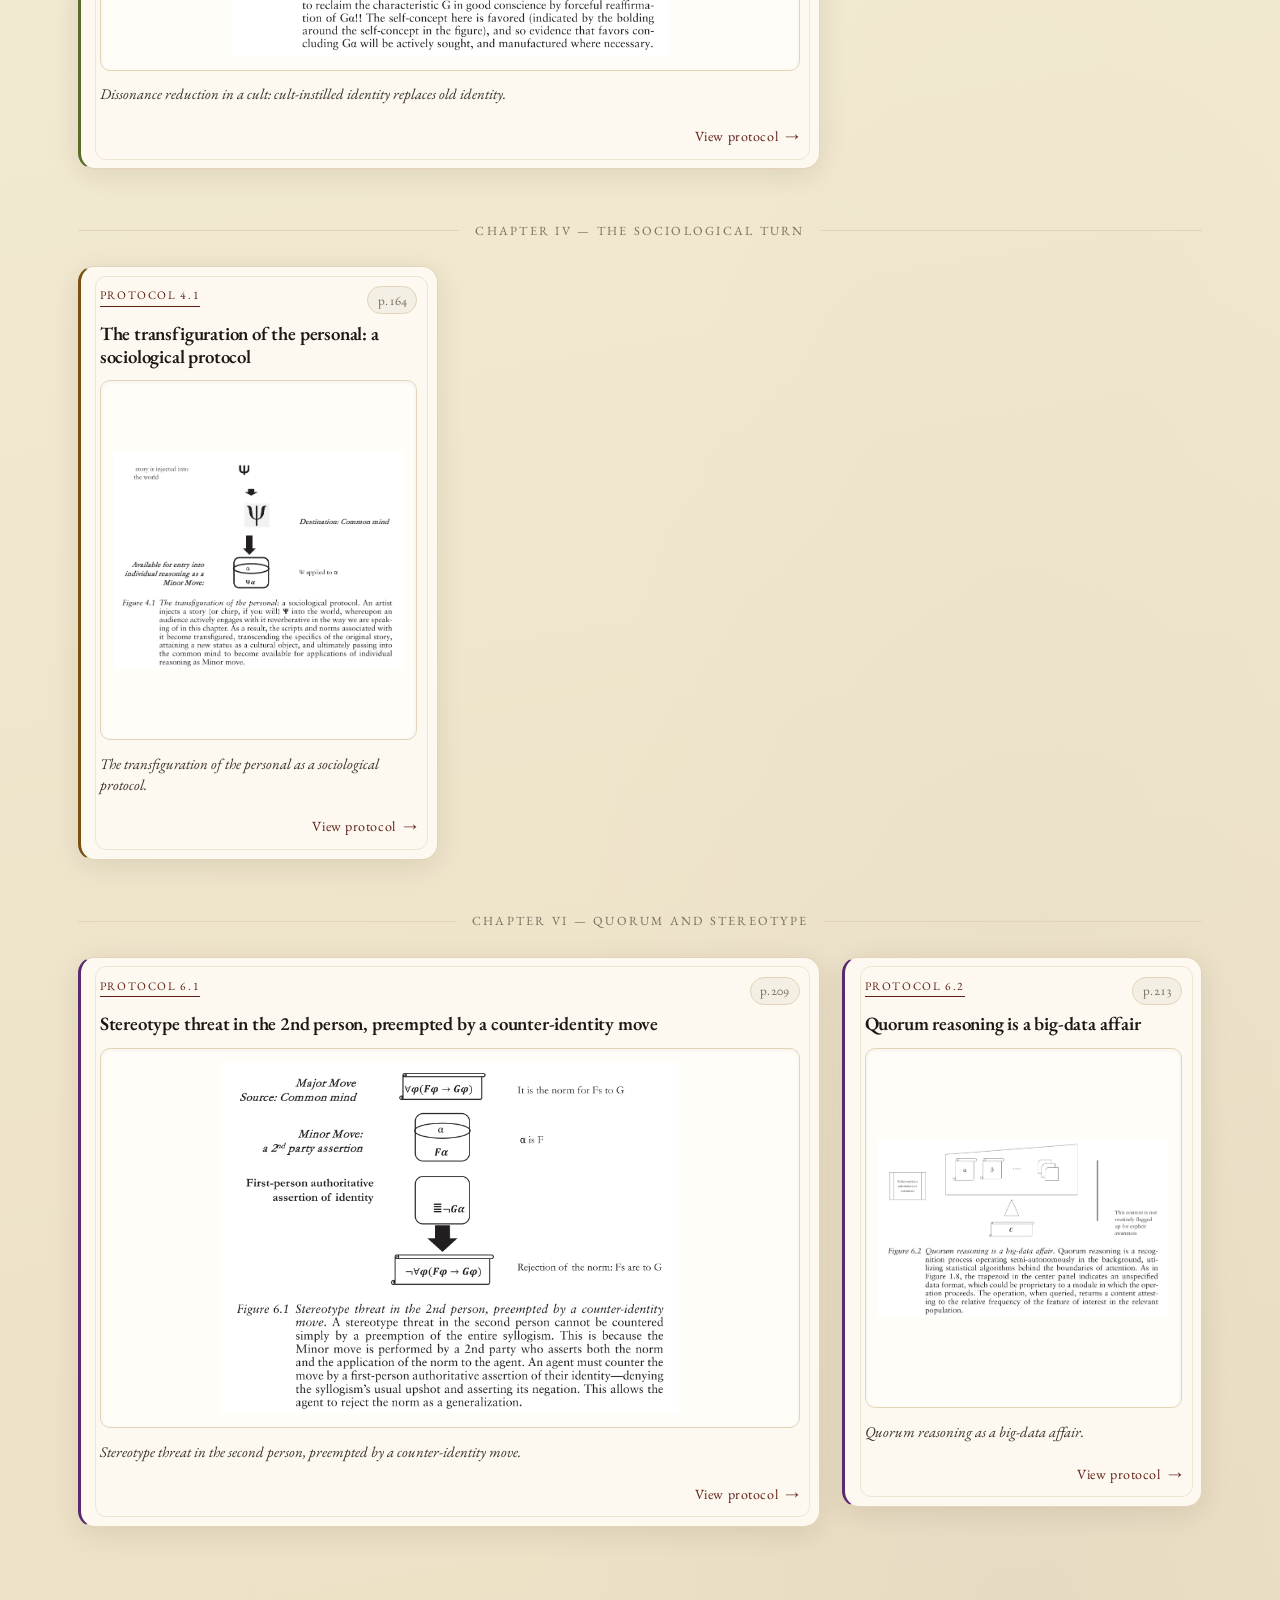
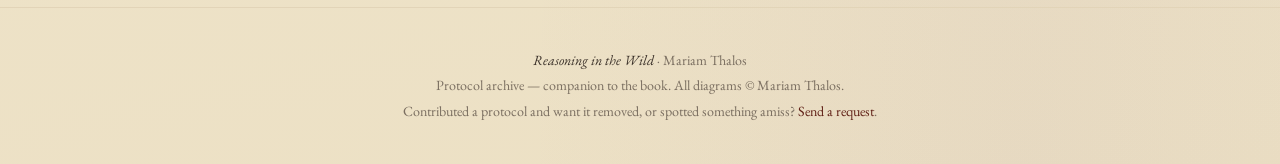
==== commit b9d4898a: "Add site masthead linking the archive back to the main Google site Presents the protocol archive as " ====
--- a/index.html
+++ b/index.html
@@ -24,6 +24,20 @@
 </svg>
 
 <a class="skip-link" href="#protocol-gallery">Skip to protocol archive</a>
+
+<!-- ===== SITE MASTHEAD (masquerades as part of mariamthalos.com) ===== -->
+<div class="site-masthead">
+    <div class="masthead-inner">
+        <a class="masthead-brand" href="https://sites.google.com/site/mariamthalos/home">Mariam Thalos</a>
+        <nav class="masthead-nav" aria-label="Main site">
+            <a href="https://sites.google.com/site/mariamthalos/home">Home</a>
+            <a href="https://sites.google.com/site/mariamthalos/home/for-prospective-graduate-students">Prospective Students</a>
+            <a href="https://sites.google.com/site/mariamthalos/mariams-cv">CV</a>
+            <a href="https://sites.google.com/site/mariamthalos/published-papers">Research</a>
+            <a class="active" href="index.html" aria-current="page">Protocols</a>
+        </nav>
+    </div>
+</div>
 
 <!-- ===== HEADER ===== -->
 <header class="site-header">
--- a/style.css
+++ b/style.css
@@ -79,6 +79,65 @@
     transition: top 150ms;
 }
 .skip-link:focus { top: 0.5rem; }
+
+/* ============================================================
+   SITE MASTHEAD — presents the archive as a page of
+   mariamthalos.com, with nav back into the main site
+   ============================================================ */
+.site-masthead {
+    width: 100%;
+    background: var(--paper-light);
+    border-bottom: 1px solid var(--rule);
+    box-shadow: 0 1px 6px rgba(50, 32, 12, 0.06);
+}
+
+.masthead-inner {
+    max-width: var(--max-w);
+    margin: 0 auto;
+    display: flex;
+    align-items: center;
+    justify-content: space-between;
+    gap: 0.6rem 1.5rem;
+    flex-wrap: wrap;
+    padding: 0.7rem var(--gutter);
+}
+
+.masthead-brand {
+    font-size: 1.2rem;
+    font-variant: small-caps;
+    letter-spacing: 0.05em;
+    color: var(--ink);
+    text-decoration: none;
+    white-space: nowrap;
+}
+.masthead-brand:hover { color: var(--accent-dark); }
+
+.masthead-nav {
+    display: flex;
+    flex-wrap: wrap;
+    align-items: center;
+    gap: 0.2rem 0.3rem;
+}
+
+.masthead-nav a {
+    font-size: 0.92rem;
+    color: var(--ink-soft);
+    text-decoration: none;
+    padding: 0.3rem 0.75rem;
+    border: 1px solid transparent;
+    border-radius: 999px;
+    white-space: nowrap;
+    transition: background 150ms, color 150ms, border-color 150ms;
+}
+.masthead-nav a:hover {
+    background: var(--accent-bg);
+    color: var(--accent-dark);
+}
+.masthead-nav a.active {
+    color: var(--accent-dark);
+    background: var(--accent-bg);
+    border-color: var(--accent-border);
+}
 
 /* ============================================================
    HEADER / HERO
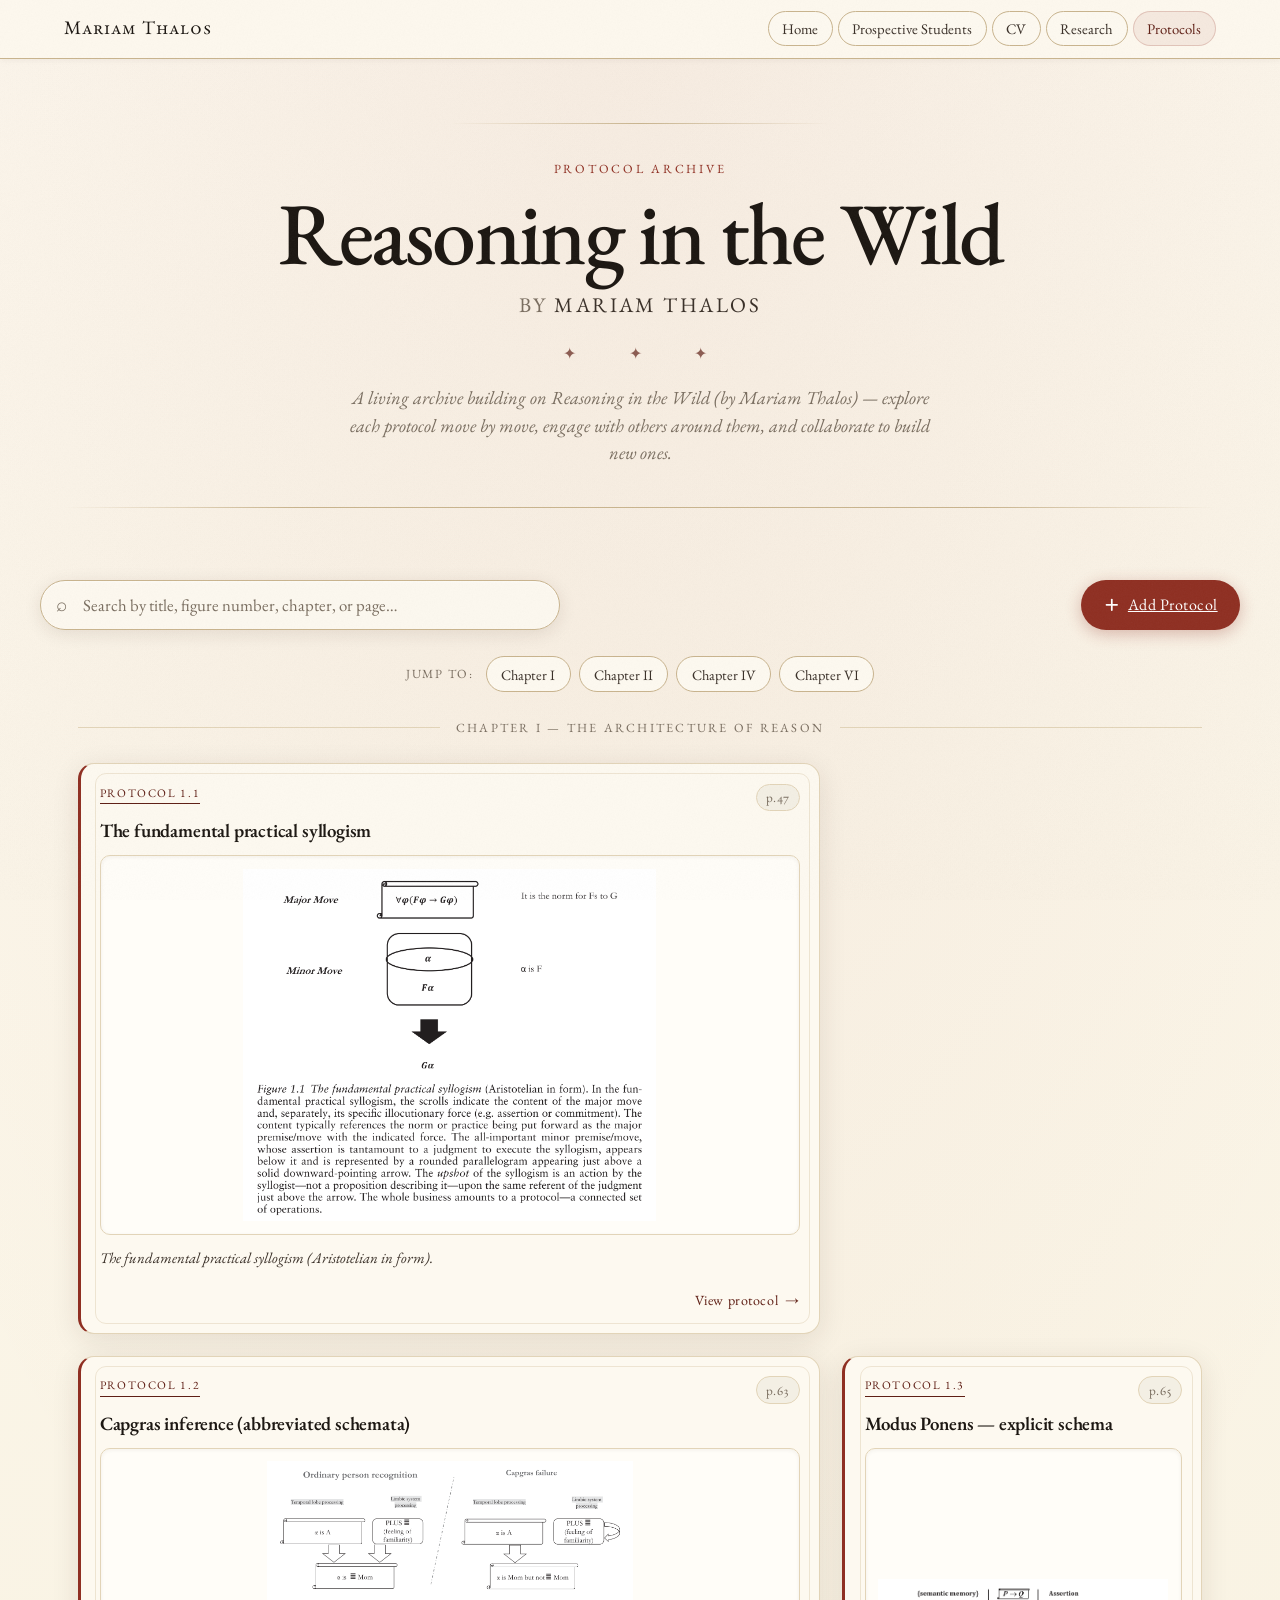
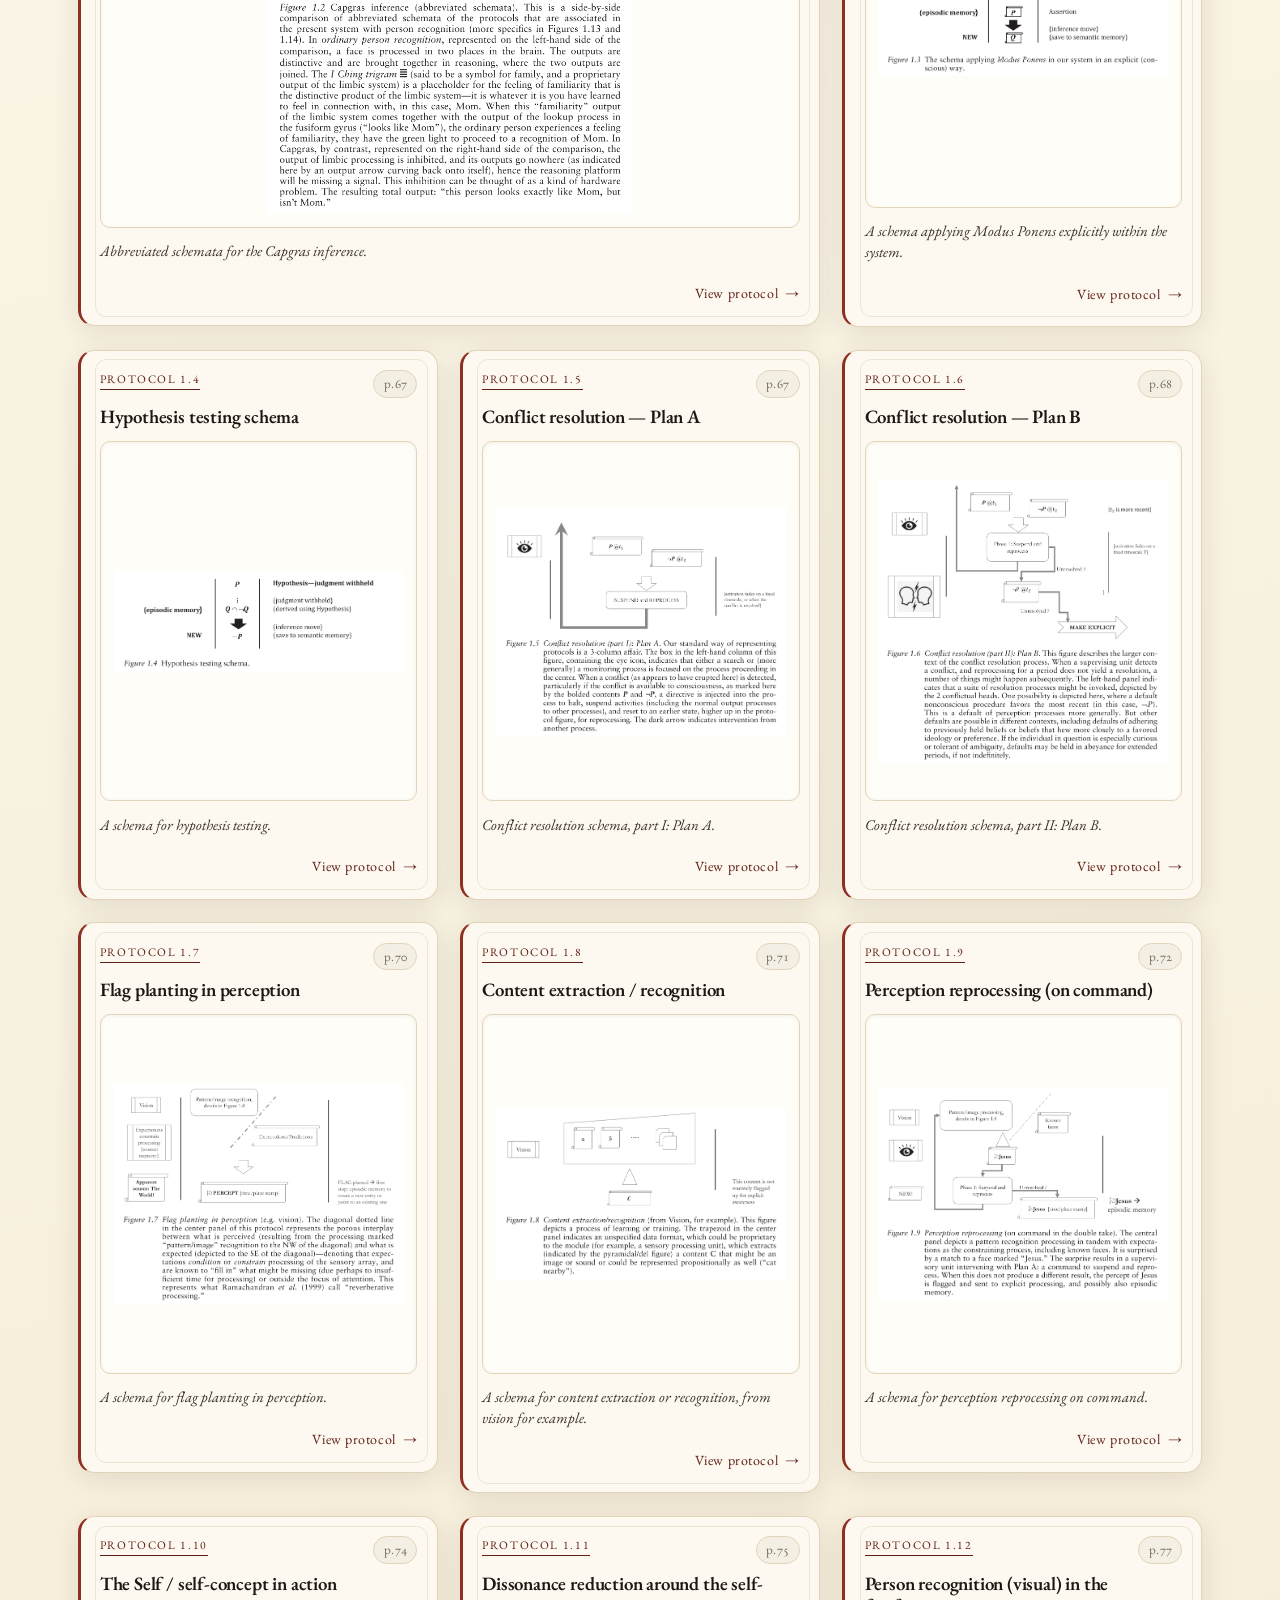
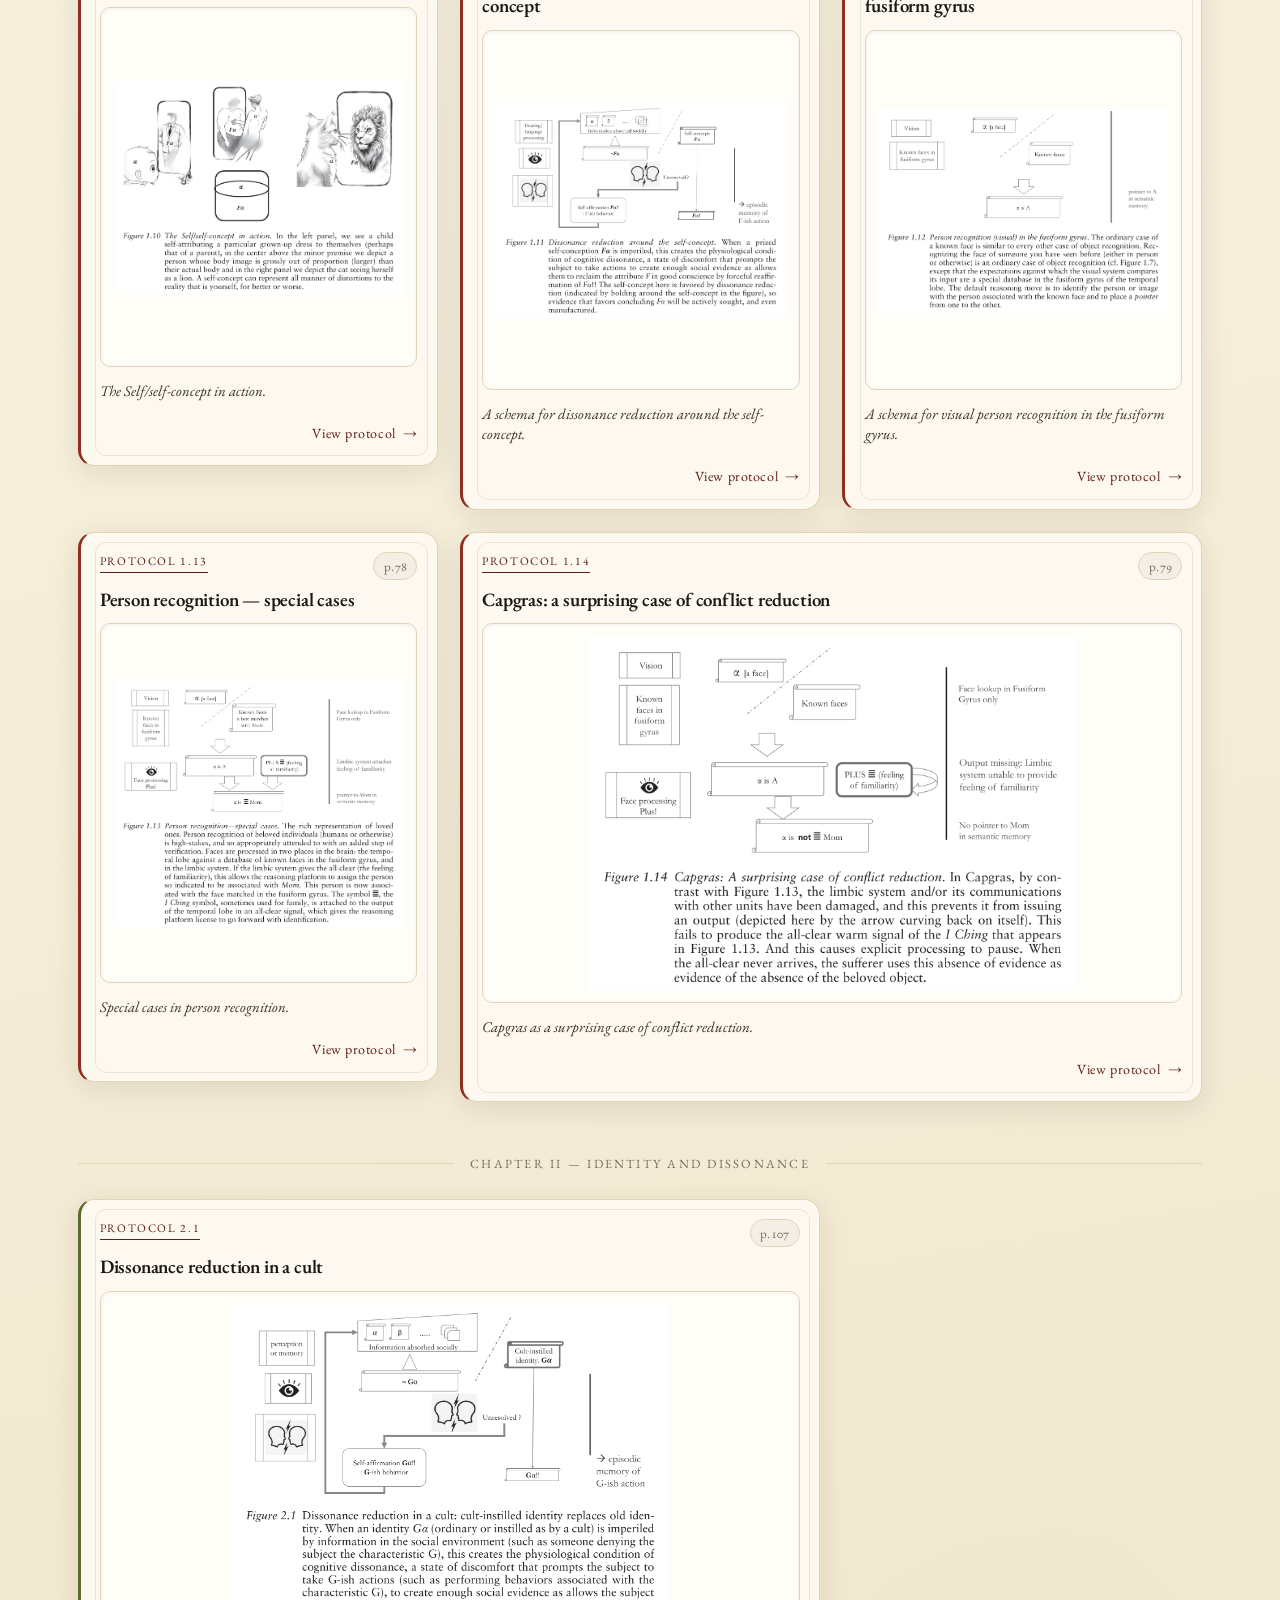
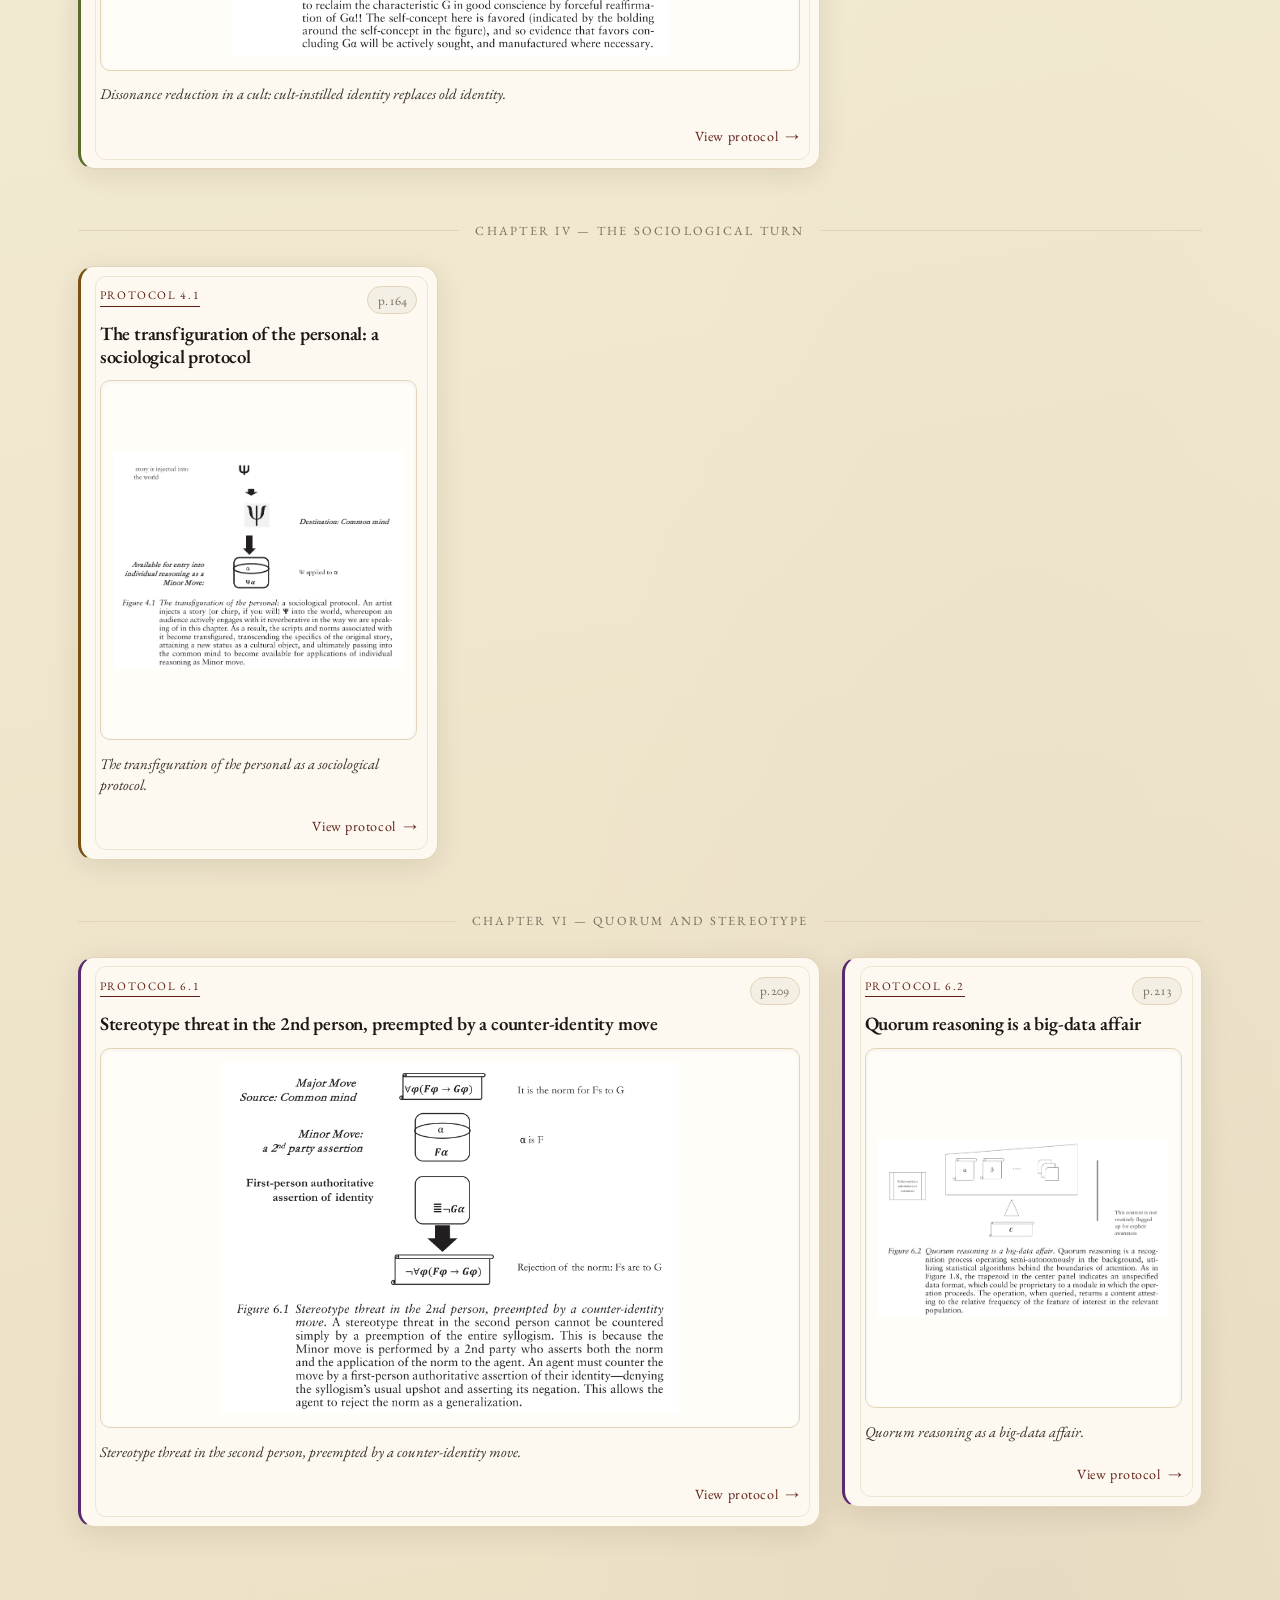
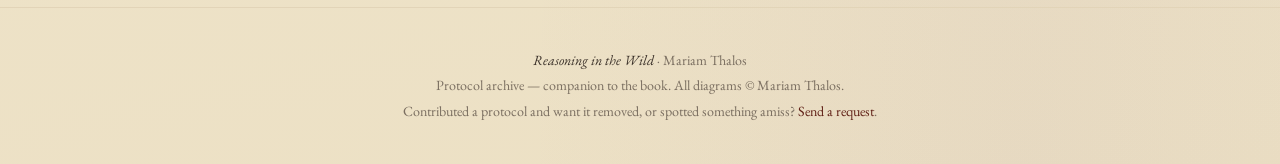
==== commit 14086d89: "Add GoatCounter analytics to archive pages Privacy-friendly, cookieless pageview tracking (ritw.goat" ====
--- a/index.html
+++ b/index.html
@@ -10,6 +10,10 @@
     <link rel="preconnect" href="https://fonts.gstatic.com" crossorigin>
     <link href="https://fonts.googleapis.com/css2?family=EB+Garamond:ital,wght@0,400;0,500;0,600;1,400;1,500&display=swap" rel="stylesheet">
     <link rel="stylesheet" href="style.css">
+
+    <!-- GoatCounter analytics (privacy-friendly, no cookies) -->
+    <script data-goatcounter="https://ritw.goatcounter.com/count"
+            async src="//gc.zgo.at/count.js"></script>
 </head>
 
 <body>
--- a/style.css
+++ b/style.css
@@ -123,15 +123,17 @@
     font-size: 0.92rem;
     color: var(--ink-soft);
     text-decoration: none;
-    padding: 0.3rem 0.75rem;
-    border: 1px solid transparent;
+    padding: 0.3rem 0.85rem;
+    border: 1px solid var(--rule);
     border-radius: 999px;
+    background: var(--card);
     white-space: nowrap;
     transition: background 150ms, color 150ms, border-color 150ms;
 }
 .masthead-nav a:hover {
     background: var(--accent-bg);
     color: var(--accent-dark);
+    border-color: var(--accent);
 }
 .masthead-nav a.active {
     color: var(--accent-dark);
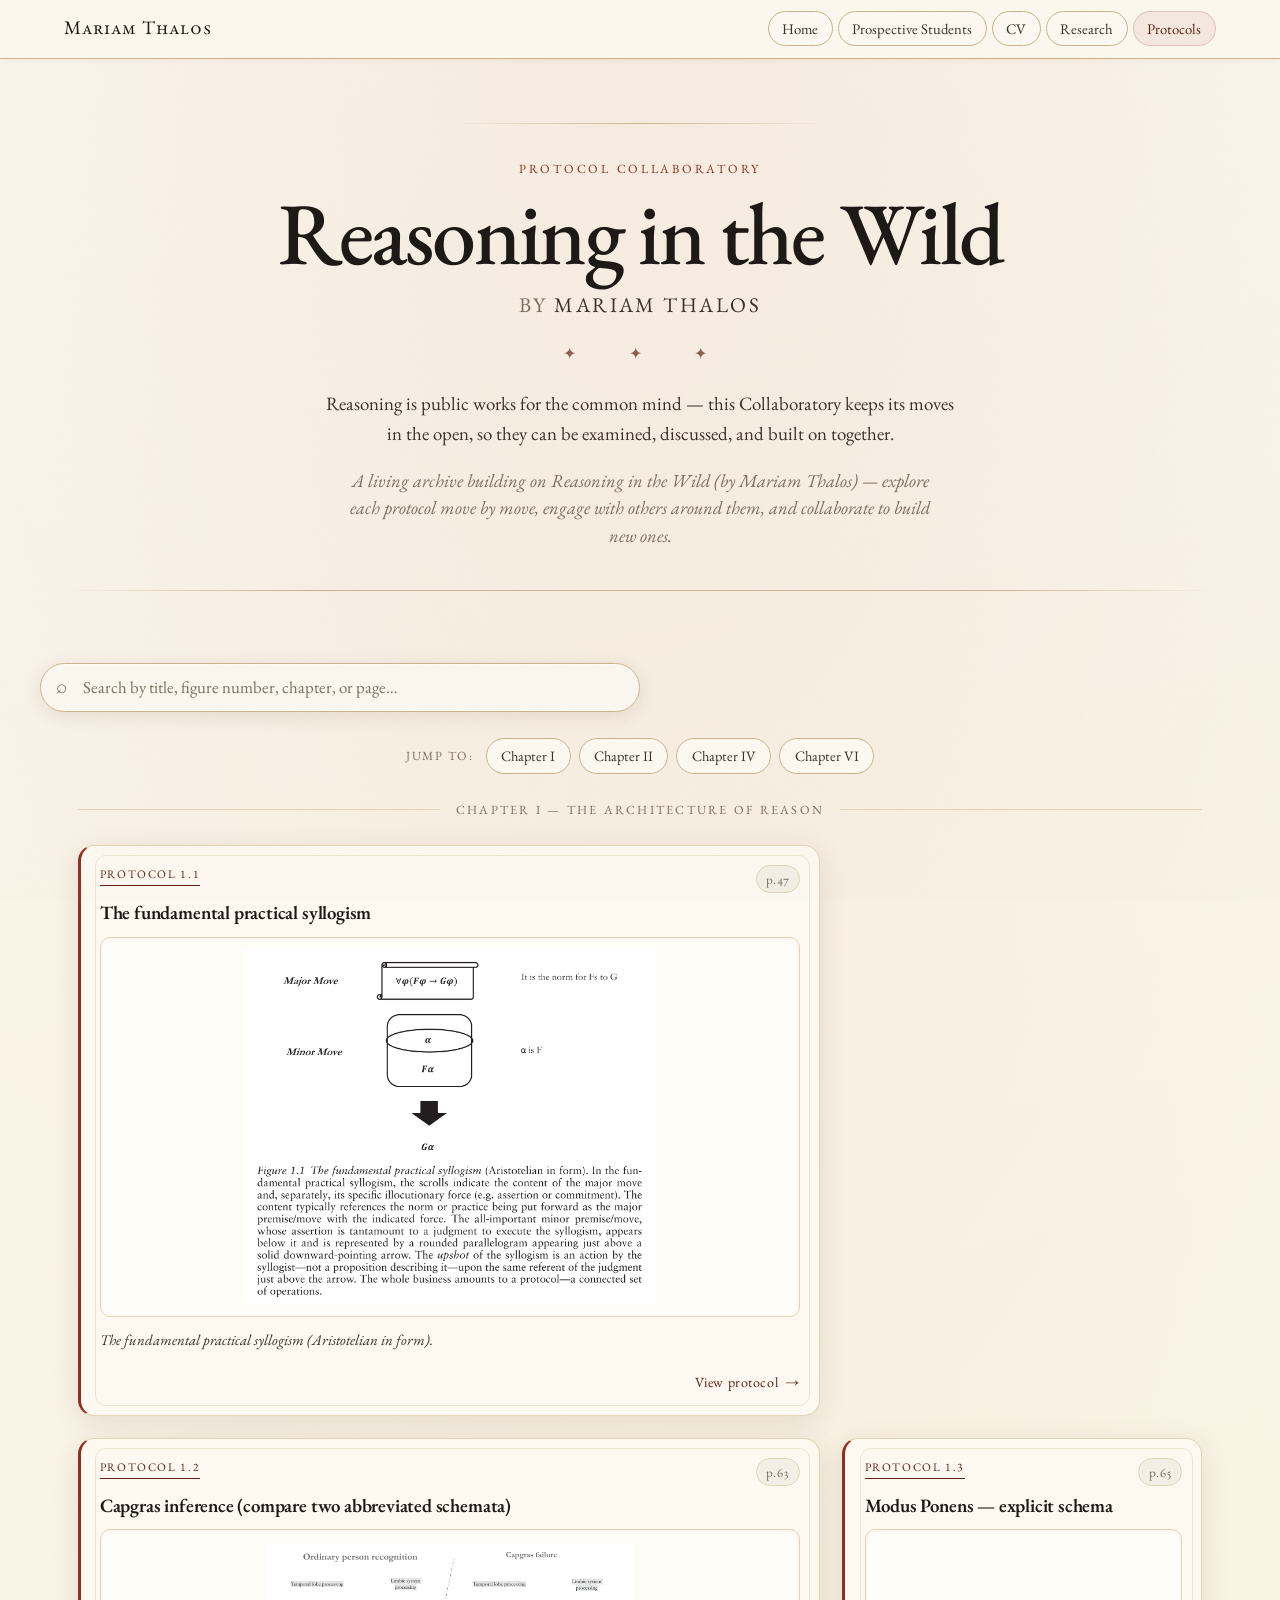
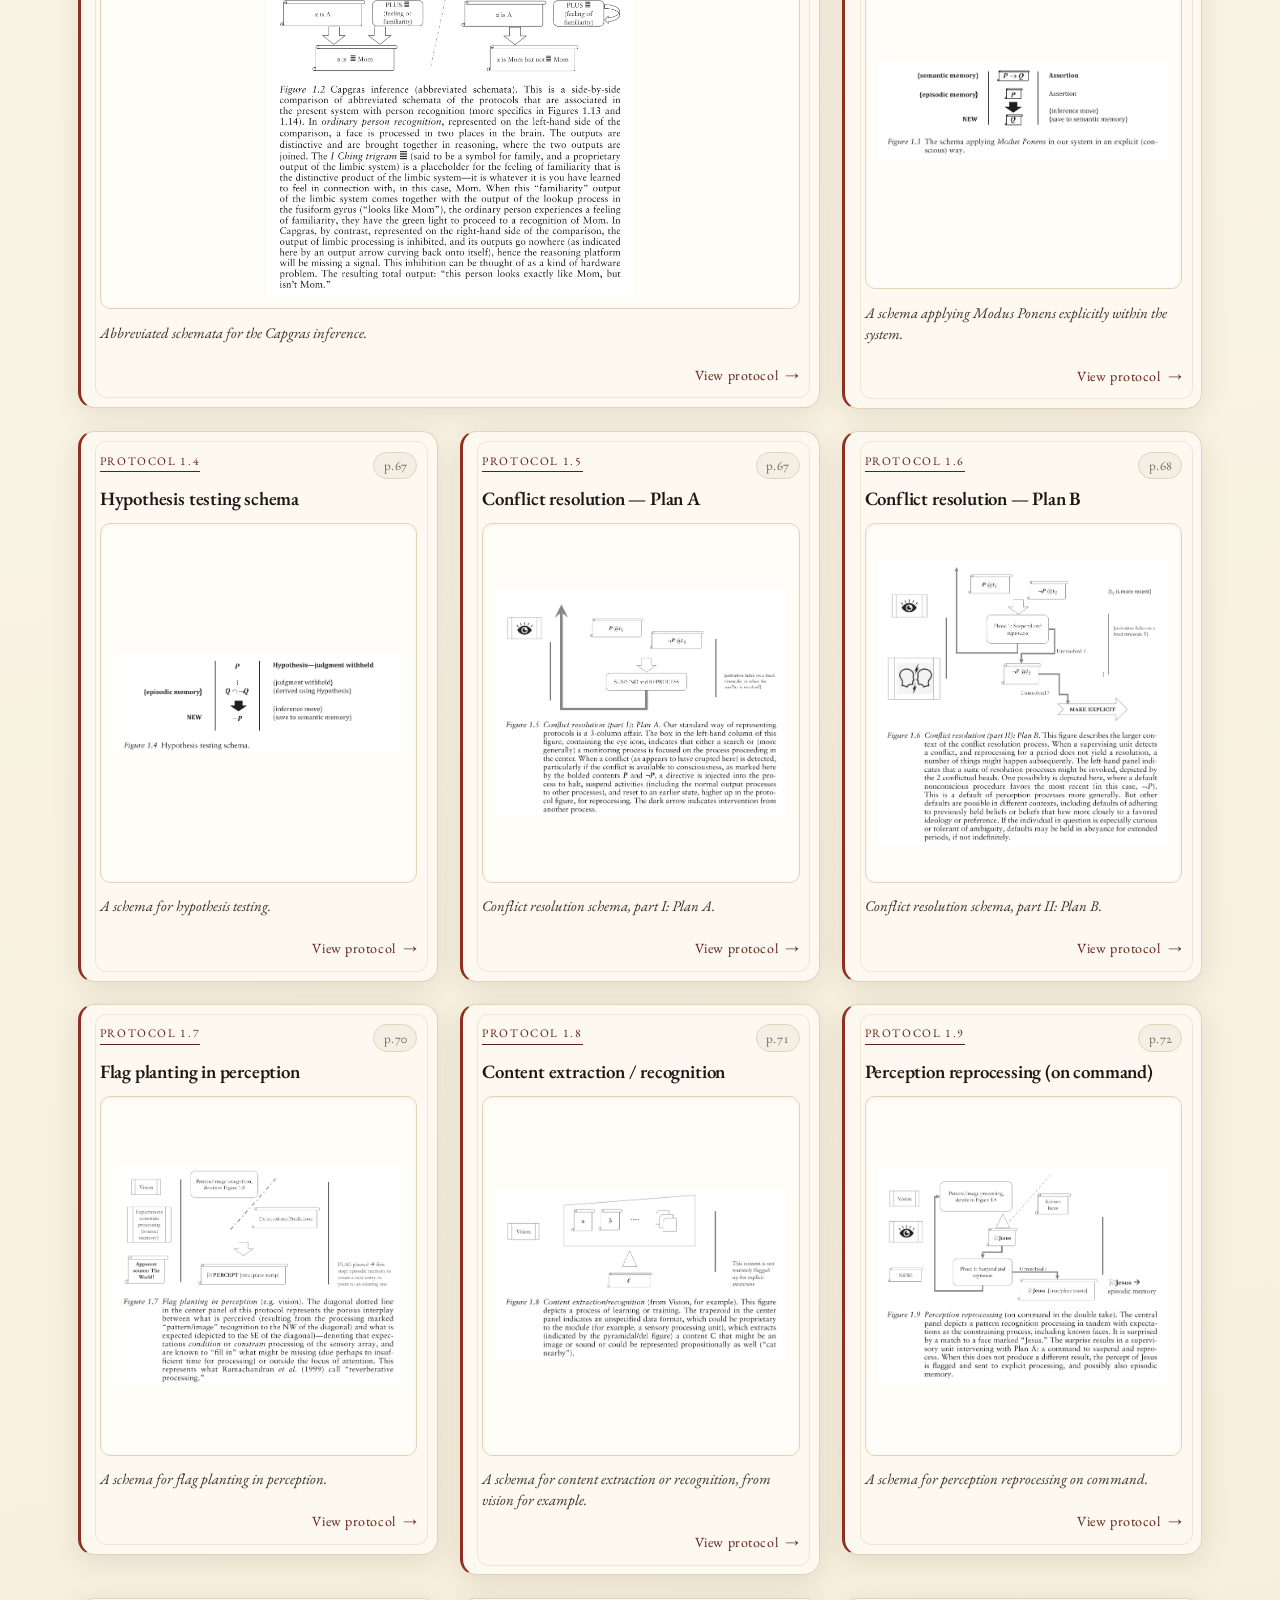
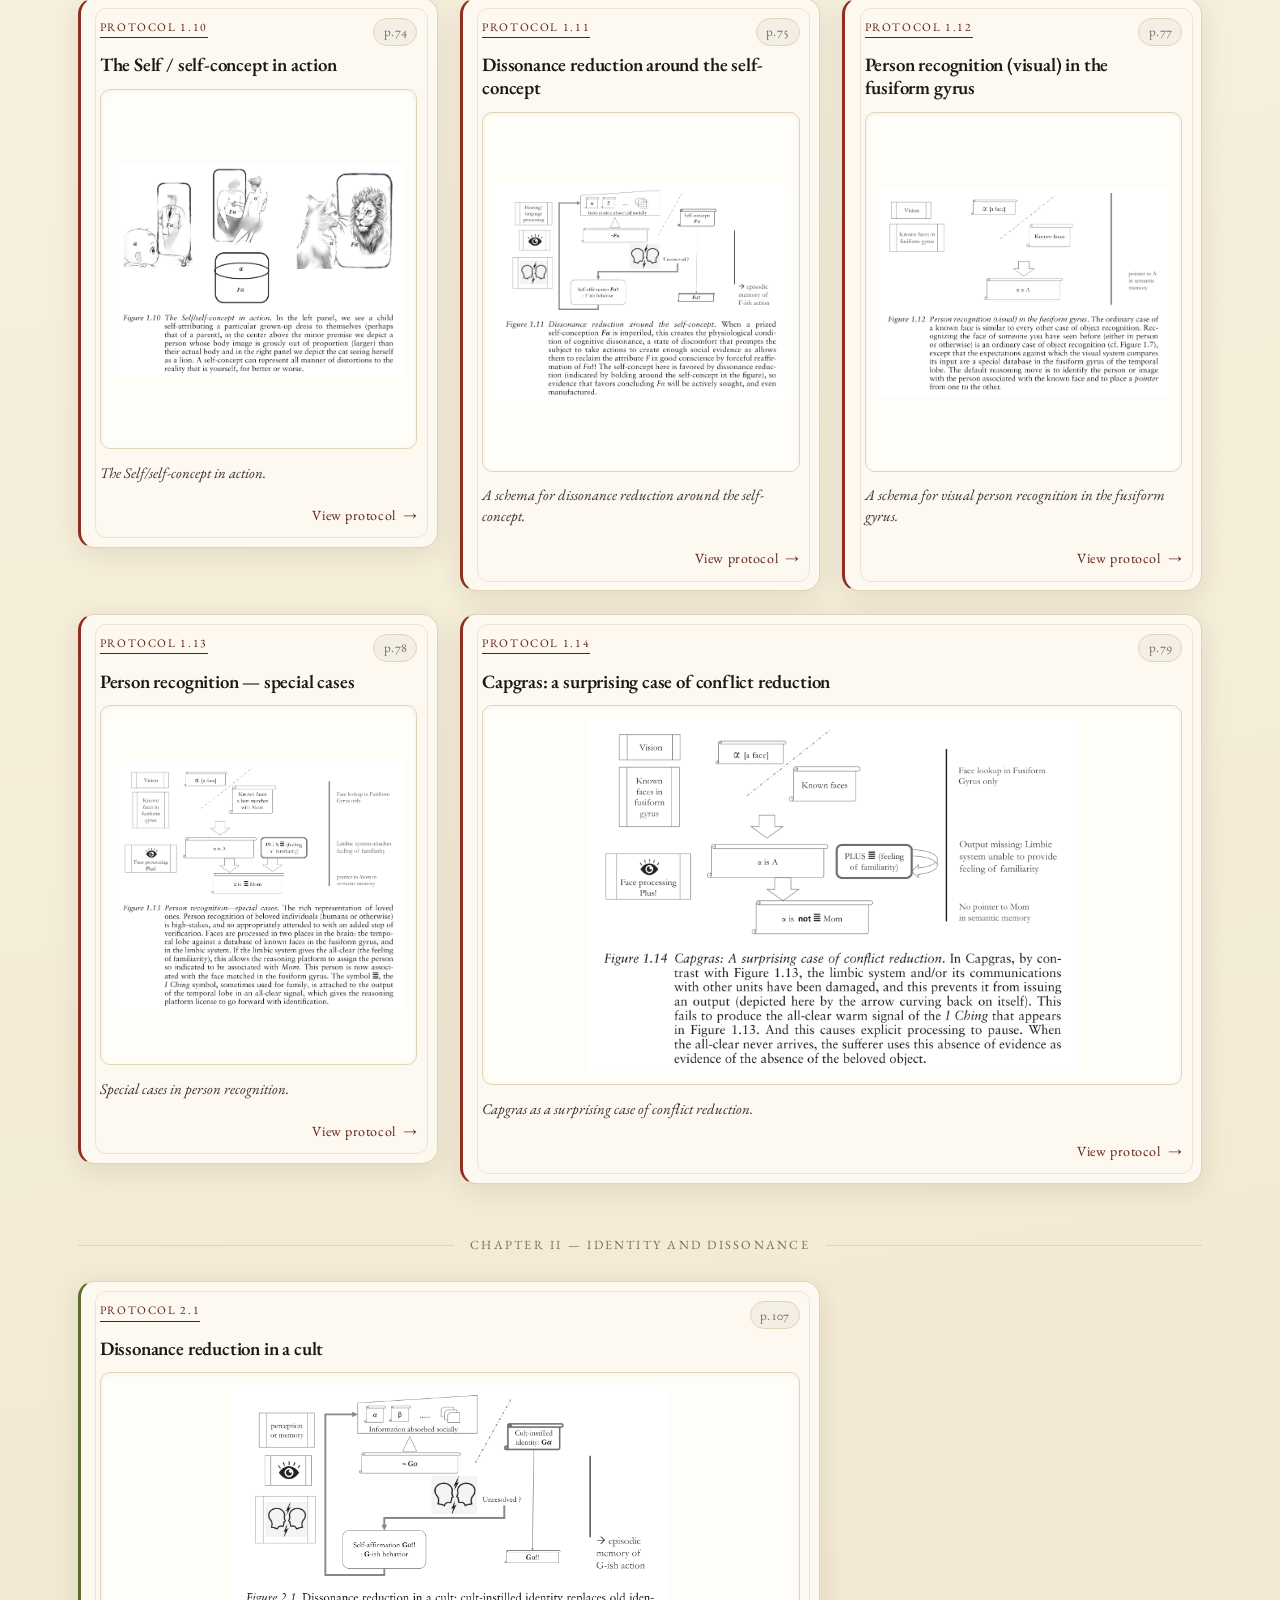
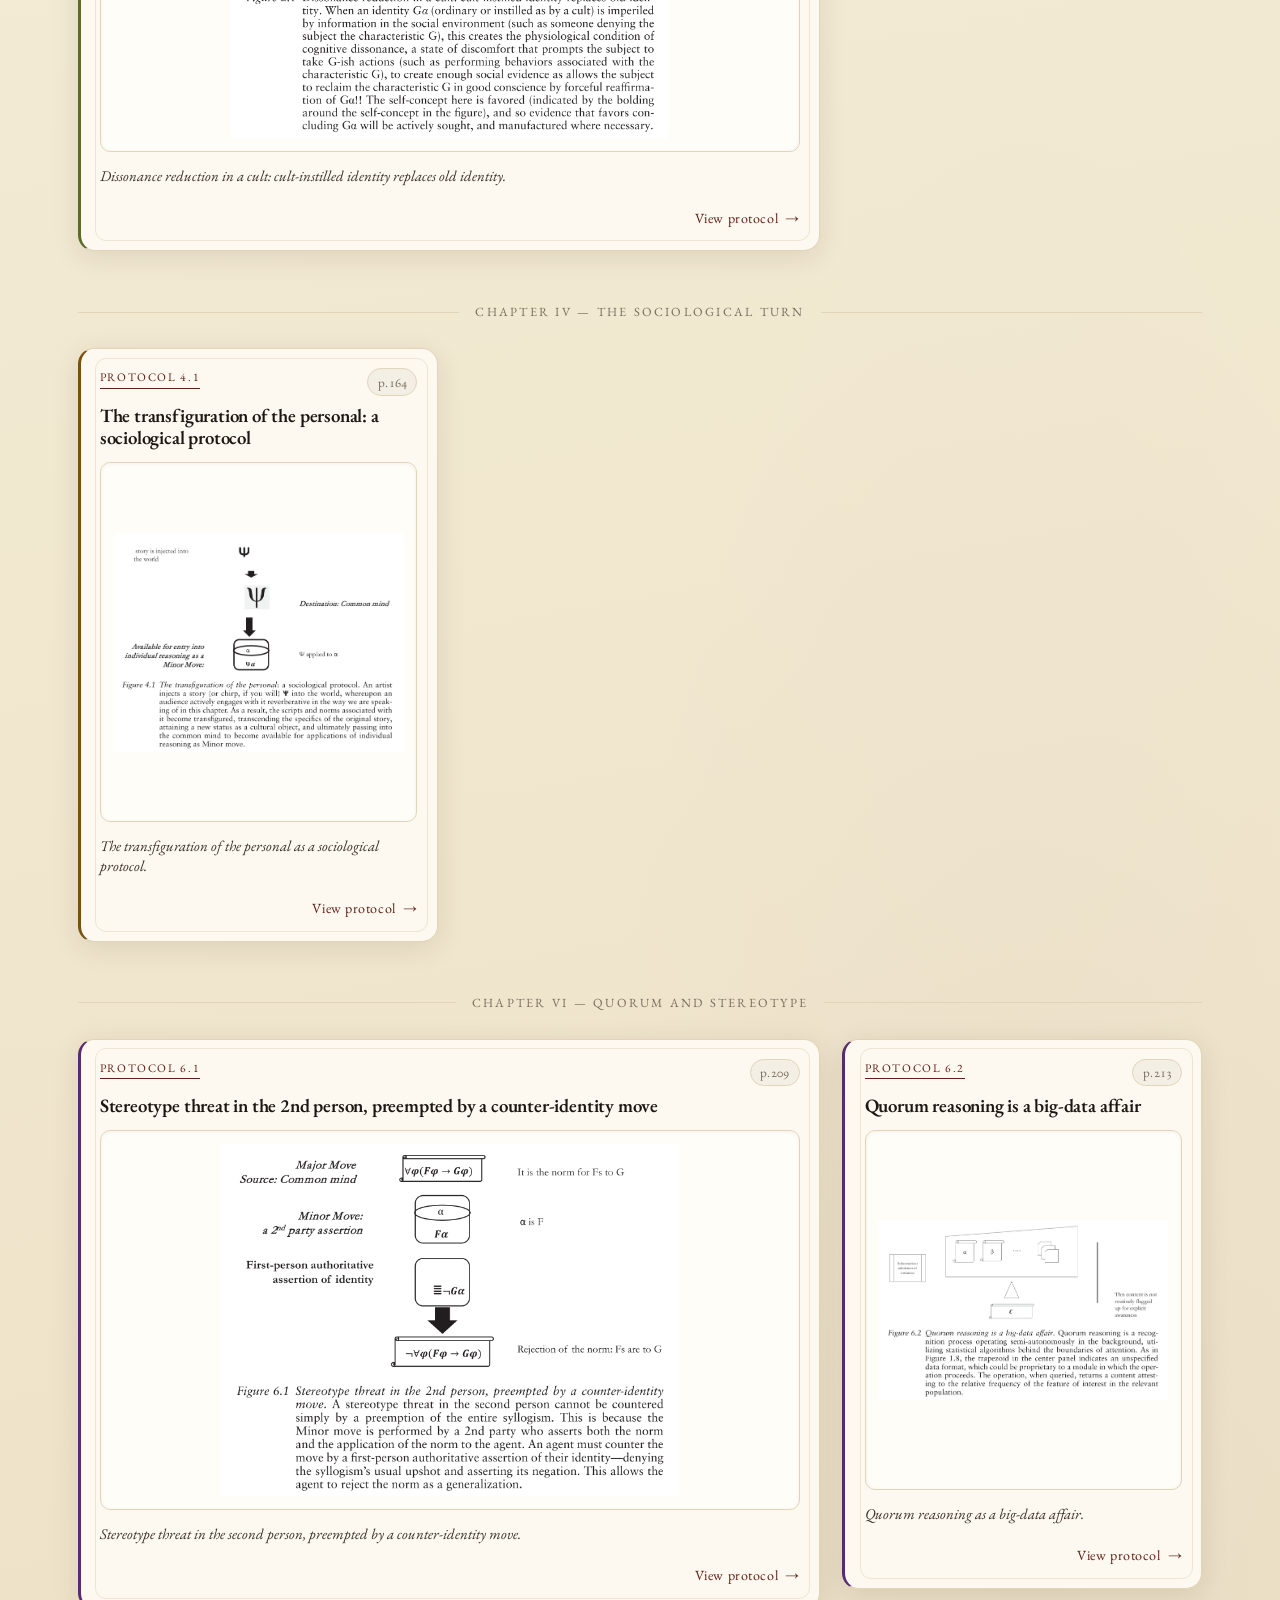
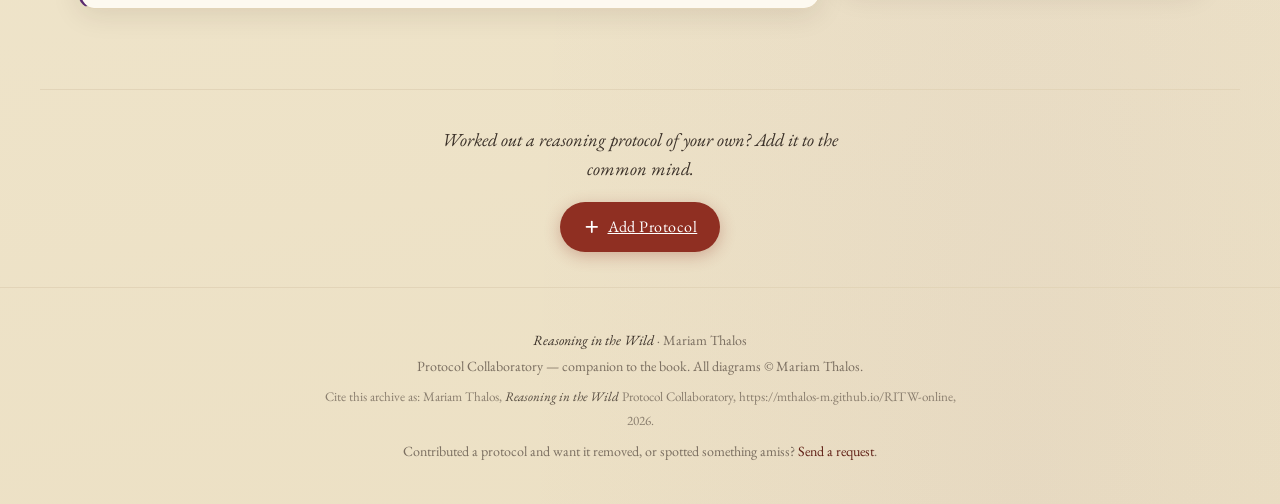
==== commit e9b429b1: "Upgrade to Protocol Collaboratory: framing, citation, OG, comment hardening Content & copy: - Rename" ====
--- a/index.html
+++ b/index.html
@@ -3,8 +3,20 @@
 <head>
     <meta charset="UTF-8">
     <meta name="viewport" content="width=device-width, initial-scale=1.0">
-    <title>Reasoning in the Wild — Protocol Archive</title>
-    <meta name="description" content="A visual archive of the reasoning protocols, schemata, and diagrams from Reasoning in the Wild by Mariam Thalos.">
+    <title>Reasoning in the Wild — Protocol Collaboratory</title>
+    <meta name="description" content="A living, public-works archive of the reasoning protocols, schemata, and diagrams from Reasoning in the Wild by Mariam Thalos — explore each move, discuss it, and contribute your own.">
+
+    <!-- ===== Social / Open Graph cards ===== -->
+    <meta property="og:type" content="website">
+    <meta property="og:site_name" content="Reasoning in the Wild — Protocol Collaboratory">
+    <meta property="og:title" content="Reasoning in the Wild — Protocol Collaboratory">
+    <meta property="og:description" content="A living, public-works archive of the reasoning protocols from Mariam Thalos's Reasoning in the Wild — explore each diagram move by move, discuss it, and contribute your own.">
+    <meta property="og:url" content="https://mthalos-m.github.io/RITW-online/">
+    <meta property="og:image" content="https://mthalos-m.github.io/RITW-online/assets/protocols/Figure_1.1_fundamental_practical_syllogism.png">
+    <meta name="twitter:card" content="summary_large_image">
+    <meta name="twitter:title" content="Reasoning in the Wild — Protocol Collaboratory">
+    <meta name="twitter:description" content="A living, public-works archive of the reasoning protocols from Mariam Thalos's Reasoning in the Wild — explore each diagram move by move, discuss it, and contribute your own.">
+    <meta name="twitter:image" content="https://mthalos-m.github.io/RITW-online/assets/protocols/Figure_1.1_fundamental_practical_syllogism.png">
 
     <link rel="preconnect" href="https://fonts.googleapis.com">
     <link rel="preconnect" href="https://fonts.gstatic.com" crossorigin>
@@ -45,13 +57,18 @@
 
 <!-- ===== HEADER ===== -->
 <header class="site-header">
-    <p class="header-eyebrow">Protocol Archive</p>
+    <p class="header-eyebrow">Protocol Collaboratory</p>
 
     <h1 class="site-title"><em>Reasoning in the Wild</em></h1>
 
     <p class="site-author">by <span>Mariam Thalos</span></p>
 
     <p class="header-ornament">✦ &ensp; ✦ &ensp; ✦</p>
+
+    <p class="header-credo">
+        Reasoning is public works for the common mind — this Collaboratory keeps its moves in the open,
+        so they can be examined, discussed, and built on together.
+    </p>
 
     <p class="site-tagline">
         A living archive building on <em>Reasoning in the Wild</em> (by Mariam Thalos) —
@@ -60,8 +77,8 @@
     </p>
 </header>
 
-<!-- ===== CONTROLS ===== -->
-<div class="controls-bar">
+<!-- ===== CONTROLS (search leads the archive) ===== -->
+<div class="controls-bar controls-bar--search-only">
     <div class="search-wrap">
         <input
             id="protocol-search"
@@ -73,14 +90,6 @@
             spellcheck="false"
         >
     </div>
-
-    <a class="btn-add" href="workshop.html">
-        <svg viewBox="0 0 20 20" fill="none" stroke="currentColor" stroke-width="2" stroke-linecap="round">
-            <line x1="10" y1="4" x2="10" y2="16"/>
-            <line x1="4" y1="10" x2="16" y2="10"/>
-        </svg>
-        Add Protocol
-    </a>
 </div>
 
 <!-- ===== CONTENTS / CHAPTER NAV ===== -->
@@ -89,18 +98,34 @@
 <!-- ===== GALLERY ===== -->
 <main id="protocol-gallery" aria-live="polite" aria-label="Protocol archive"></main>
 
+<!-- ===== CONTRIBUTE BAND (follows the archive) ===== -->
+<section class="contribute-band" aria-label="Contribute a protocol">
+    <p class="contribute-lead">Worked out a reasoning protocol of your own? Add it to the common mind.</p>
+    <a class="btn-add" href="workshop.html">
+        <svg viewBox="0 0 20 20" fill="none" stroke="currentColor" stroke-width="2" stroke-linecap="round">
+            <line x1="10" y1="4" x2="10" y2="16"/>
+            <line x1="4" y1="10" x2="16" y2="10"/>
+        </svg>
+        Add Protocol
+    </a>
+</section>
+
 <!-- ===== FOOTER ===== -->
 <footer class="site-footer">
     <p>
         <em>Reasoning in the Wild</em> · Mariam Thalos
     </p>
     <p>
-        Protocol archive — companion to the book.
+        Protocol Collaboratory — companion to the book.
         All diagrams © Mariam Thalos.
+    </p>
+    <p class="footer-citation">
+        Cite this archive as: Mariam Thalos, <em>Reasoning in the Wild</em> Protocol Collaboratory,
+        https://mthalos-m.github.io/RITW-online, 2026.
     </p>
     <p>
         Contributed a protocol and want it removed, or spotted something amiss?
-        <a href="mailto:archive@reasoninginthewild.example?subject=Protocol%20archive%20request">Send a request</a>.
+        <a href="mailto:m.thalos@gmail.com?subject=Protocol%20Lab%20request">Send a request</a>.
     </p>
 </footer>
 
--- a/style.css
+++ b/style.css
@@ -214,6 +214,14 @@
     opacity: 0.7;
 }
 
+.header-credo {
+    max-width: 640px;
+    margin: 1.4rem auto 0;
+    font-size: 1.18rem;
+    color: var(--ink-soft);
+    line-height: 1.6;
+}
+
 .site-tagline {
     max-width: 600px;
     margin: 1.1rem auto 0;
@@ -222,6 +230,11 @@
     color: var(--muted);
     line-height: 1.5;
 }
+
+/* search-only controls bar centers the search box now that the
+   Add Protocol CTA has moved below the gallery */
+.controls-bar--search-only { justify-content: center; }
+.controls-bar--search-only .search-wrap { flex: 1 1 600px; max-width: 600px; }
 
 /* ============================================================
    CONTROLS BAR
@@ -1035,6 +1048,33 @@
 }
 .comment-author { max-width: 280px; }
 .comment-body { resize: vertical; min-height: 56px; }
+
+/* honeypot: kept in the DOM for bots, removed from view & a11y tree */
+.hp-field {
+    position: absolute !important;
+    left: -9999px !important;
+    width: 1px; height: 1px;
+    overflow: hidden;
+}
+
+.comment-note {
+    font-size: 0.8rem;
+    color: var(--muted);
+    margin: -0.1rem 0 0.1rem;
+}
+
+.comment-success {
+    font-size: 0.92rem;
+    color: var(--accent-dark);
+    background: var(--card);
+    border: 1px solid var(--rule-light);
+    border-radius: 8px;
+    padding: 0.7rem 0.9rem;
+    margin-top: 0.7rem;
+}
+
+.cf-turnstile-slot { min-height: 0; }
+.cf-turnstile-slot:not(:empty) { margin: 0.2rem 0; }
 .comment-author:focus,
 .comment-body:focus {
     outline: none;
@@ -1121,6 +1161,28 @@
 /* ============================================================
    FOOTER
    ============================================================ */
+/* ============================================================
+   CONTRIBUTE BAND (below the gallery)
+   ============================================================ */
+.contribute-band {
+    width: min(var(--max-w), calc(100% - 2rem));
+    margin: 3rem auto 0;
+    padding: 2.2rem 1.5rem;
+    display: flex;
+    flex-direction: column;
+    align-items: center;
+    gap: 1.1rem;
+    text-align: center;
+    border-top: 1px solid var(--rule-light);
+}
+
+.contribute-lead {
+    font-size: 1.15rem;
+    font-style: italic;
+    color: var(--ink-soft);
+    max-width: 46ch;
+}
+
 .site-footer {
     border-top: 1px solid var(--rule-light);
     padding: 2.5rem var(--gutter);
@@ -1128,6 +1190,14 @@
     font-size: 0.88rem;
     color: var(--muted);
     line-height: 1.8;
+}
+
+.footer-citation {
+    max-width: 640px;
+    margin: 0.4rem auto;
+    font-size: 0.82rem;
+    color: var(--muted);
+    opacity: 0.85;
 }
 
 .site-footer em {
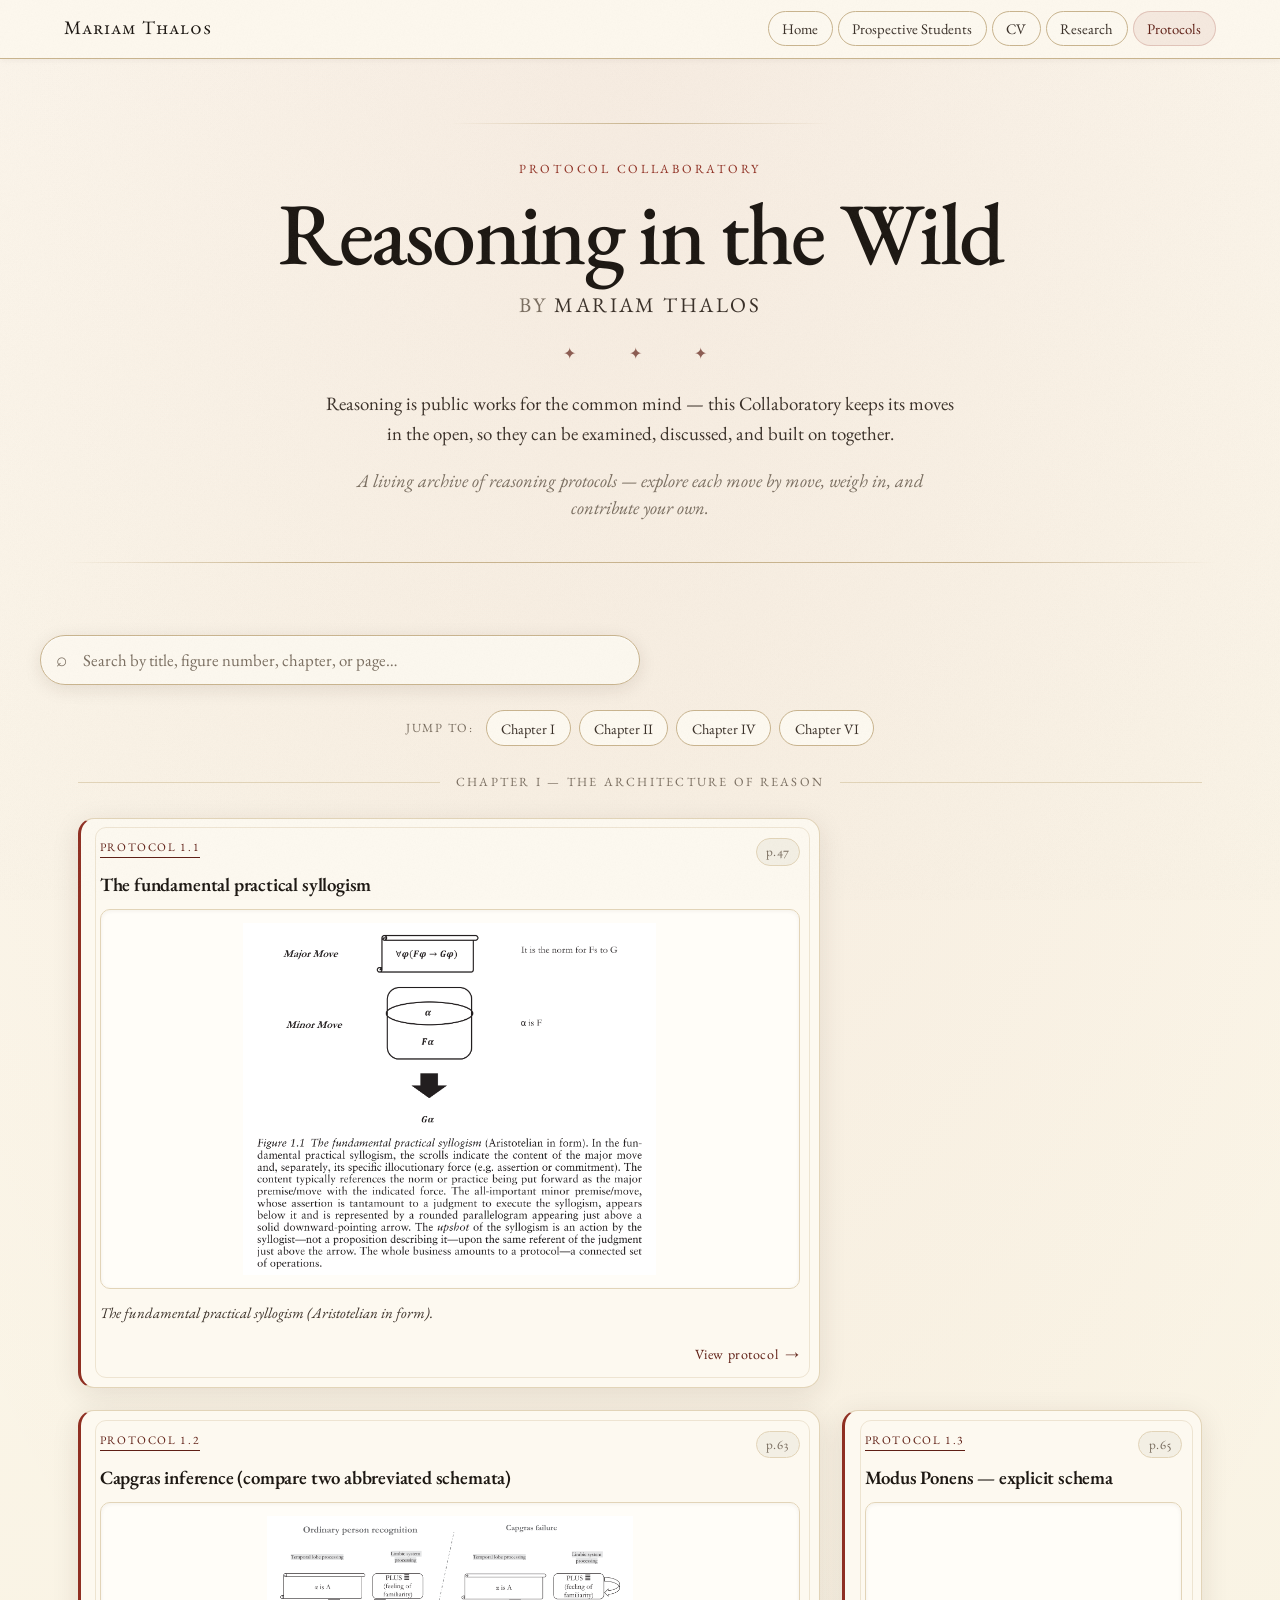
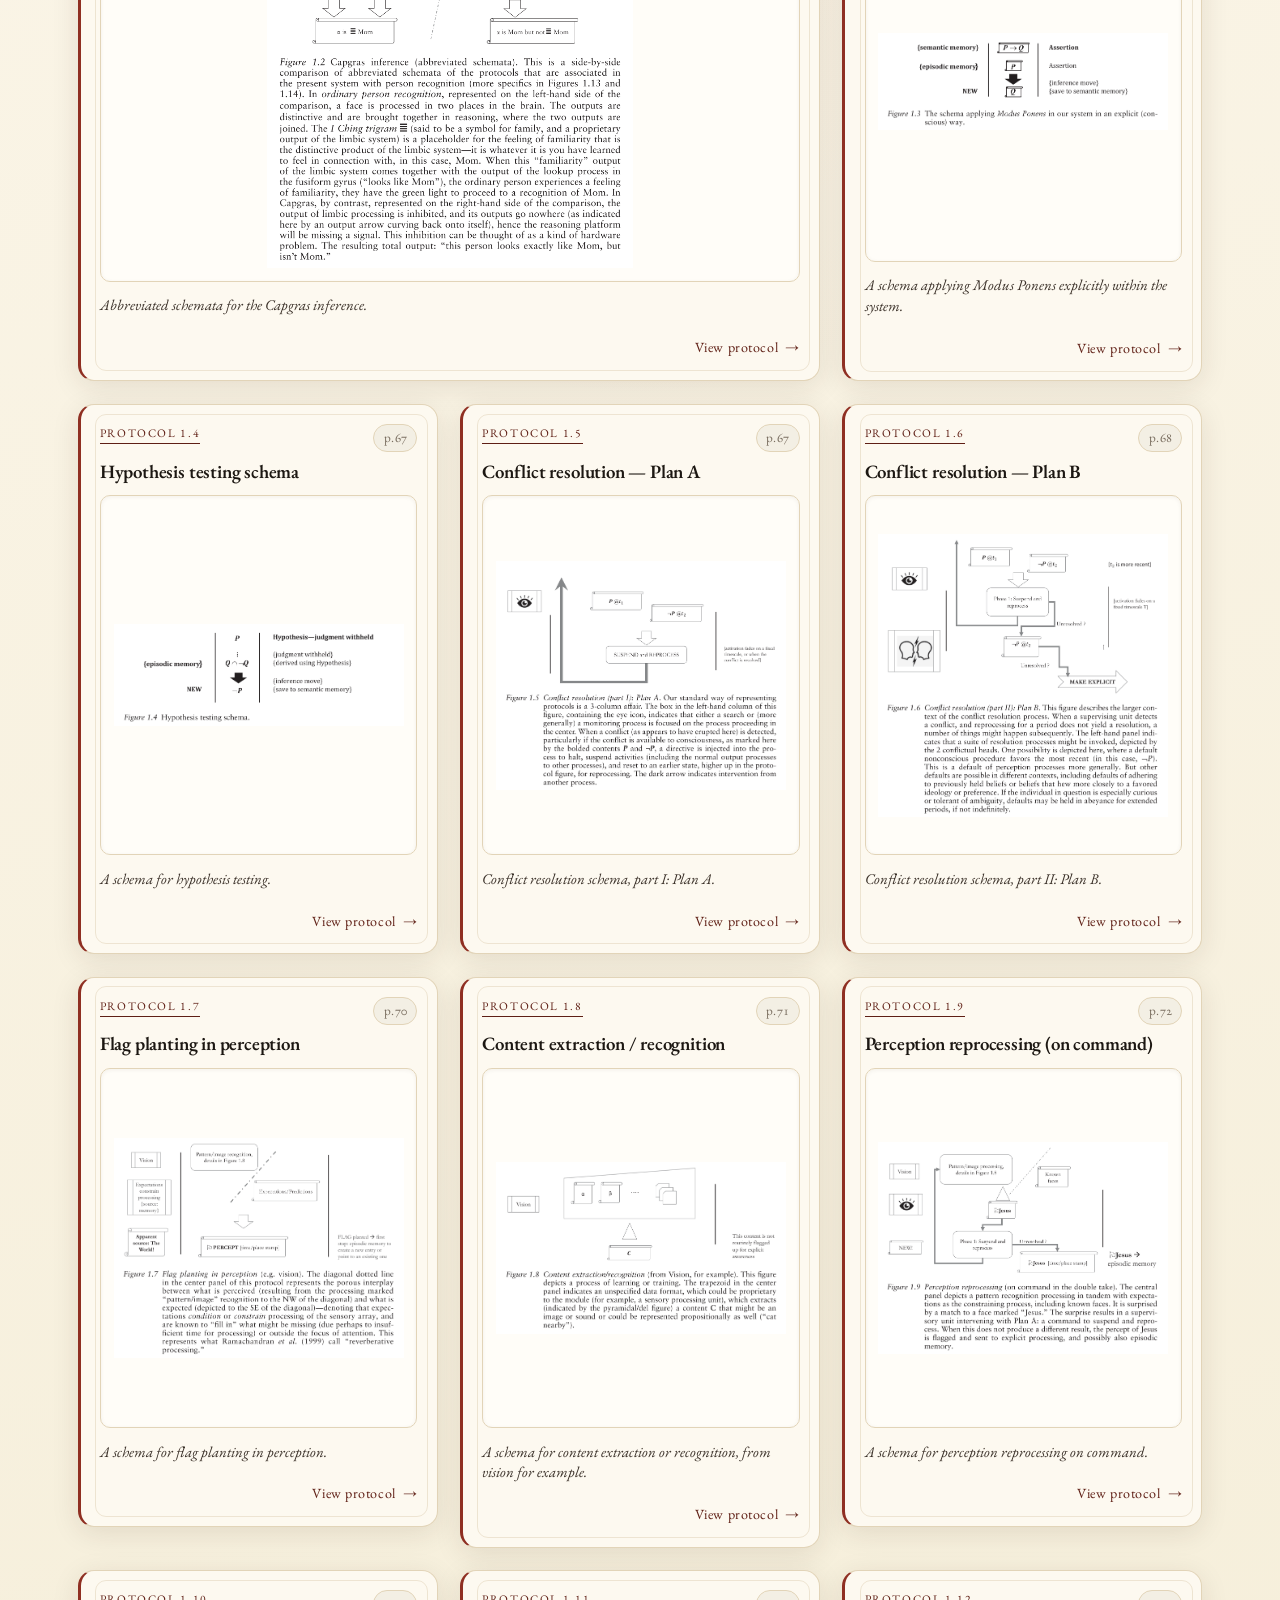
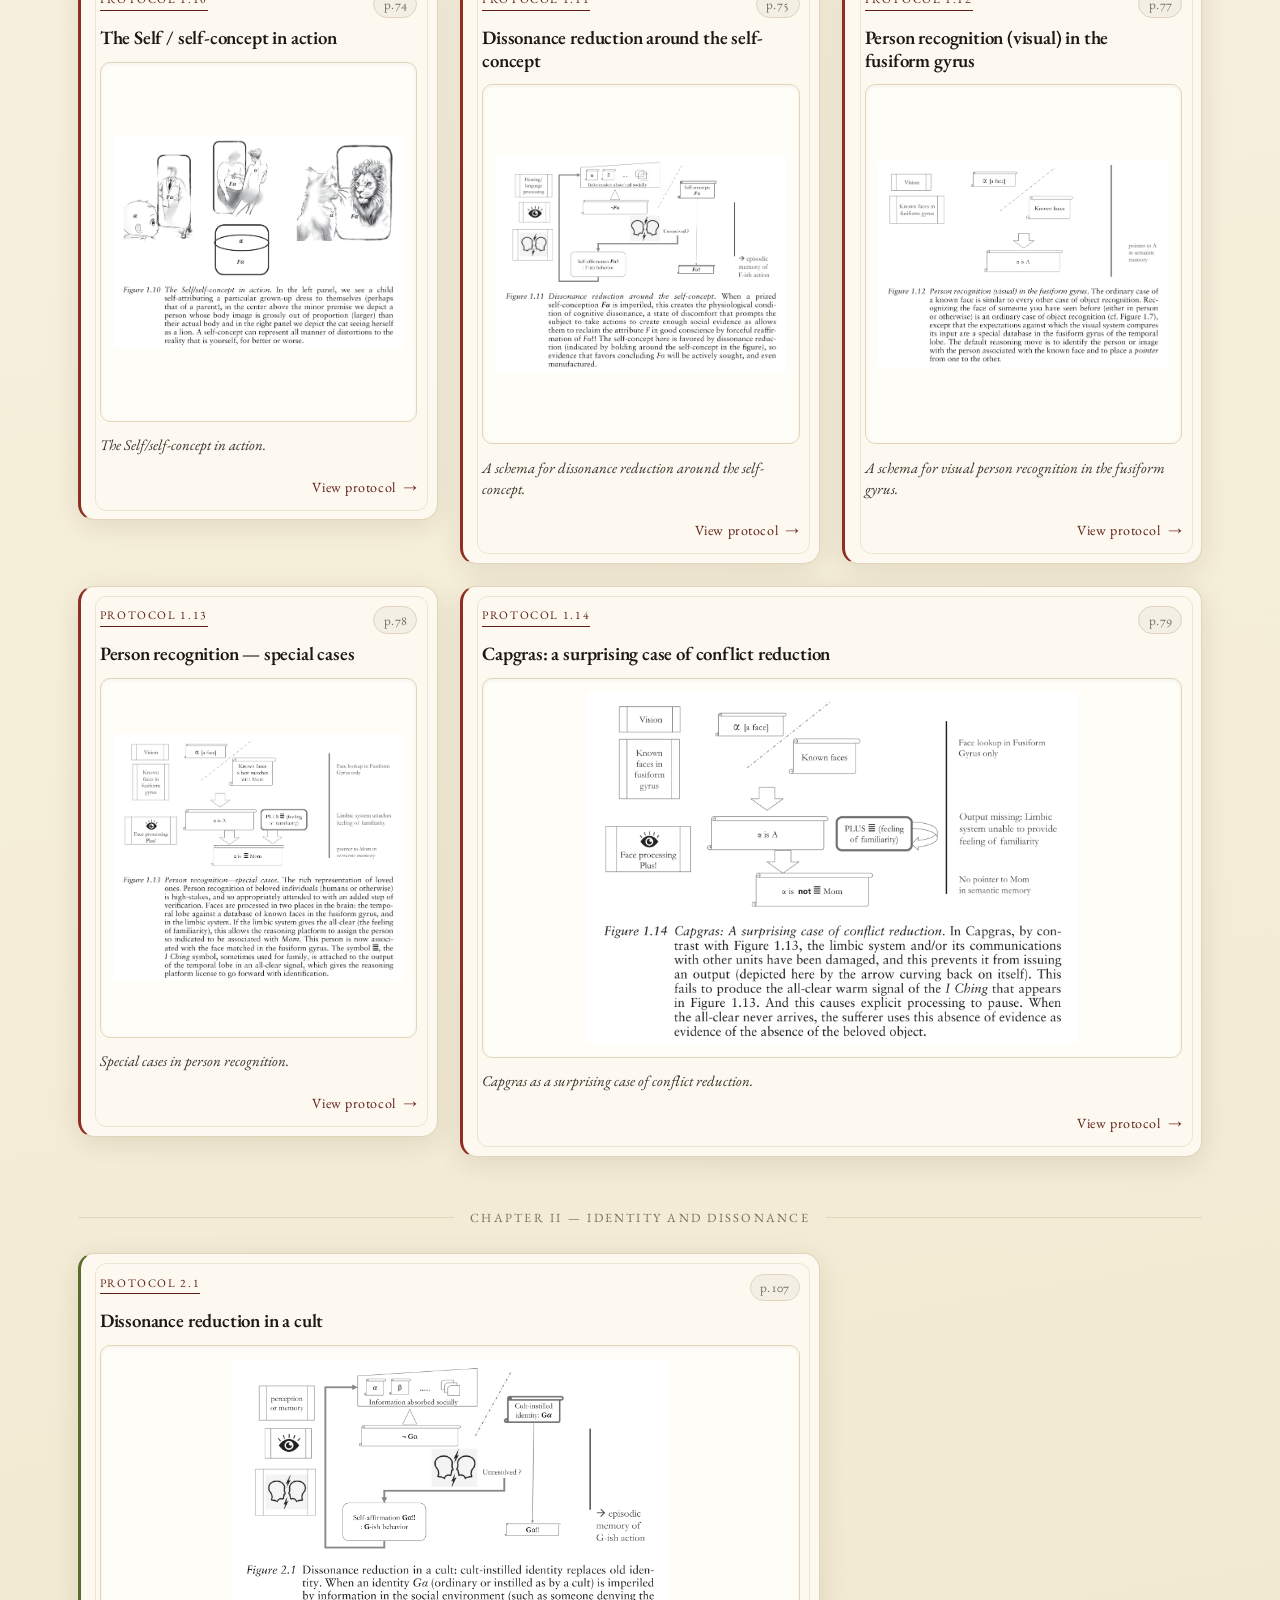
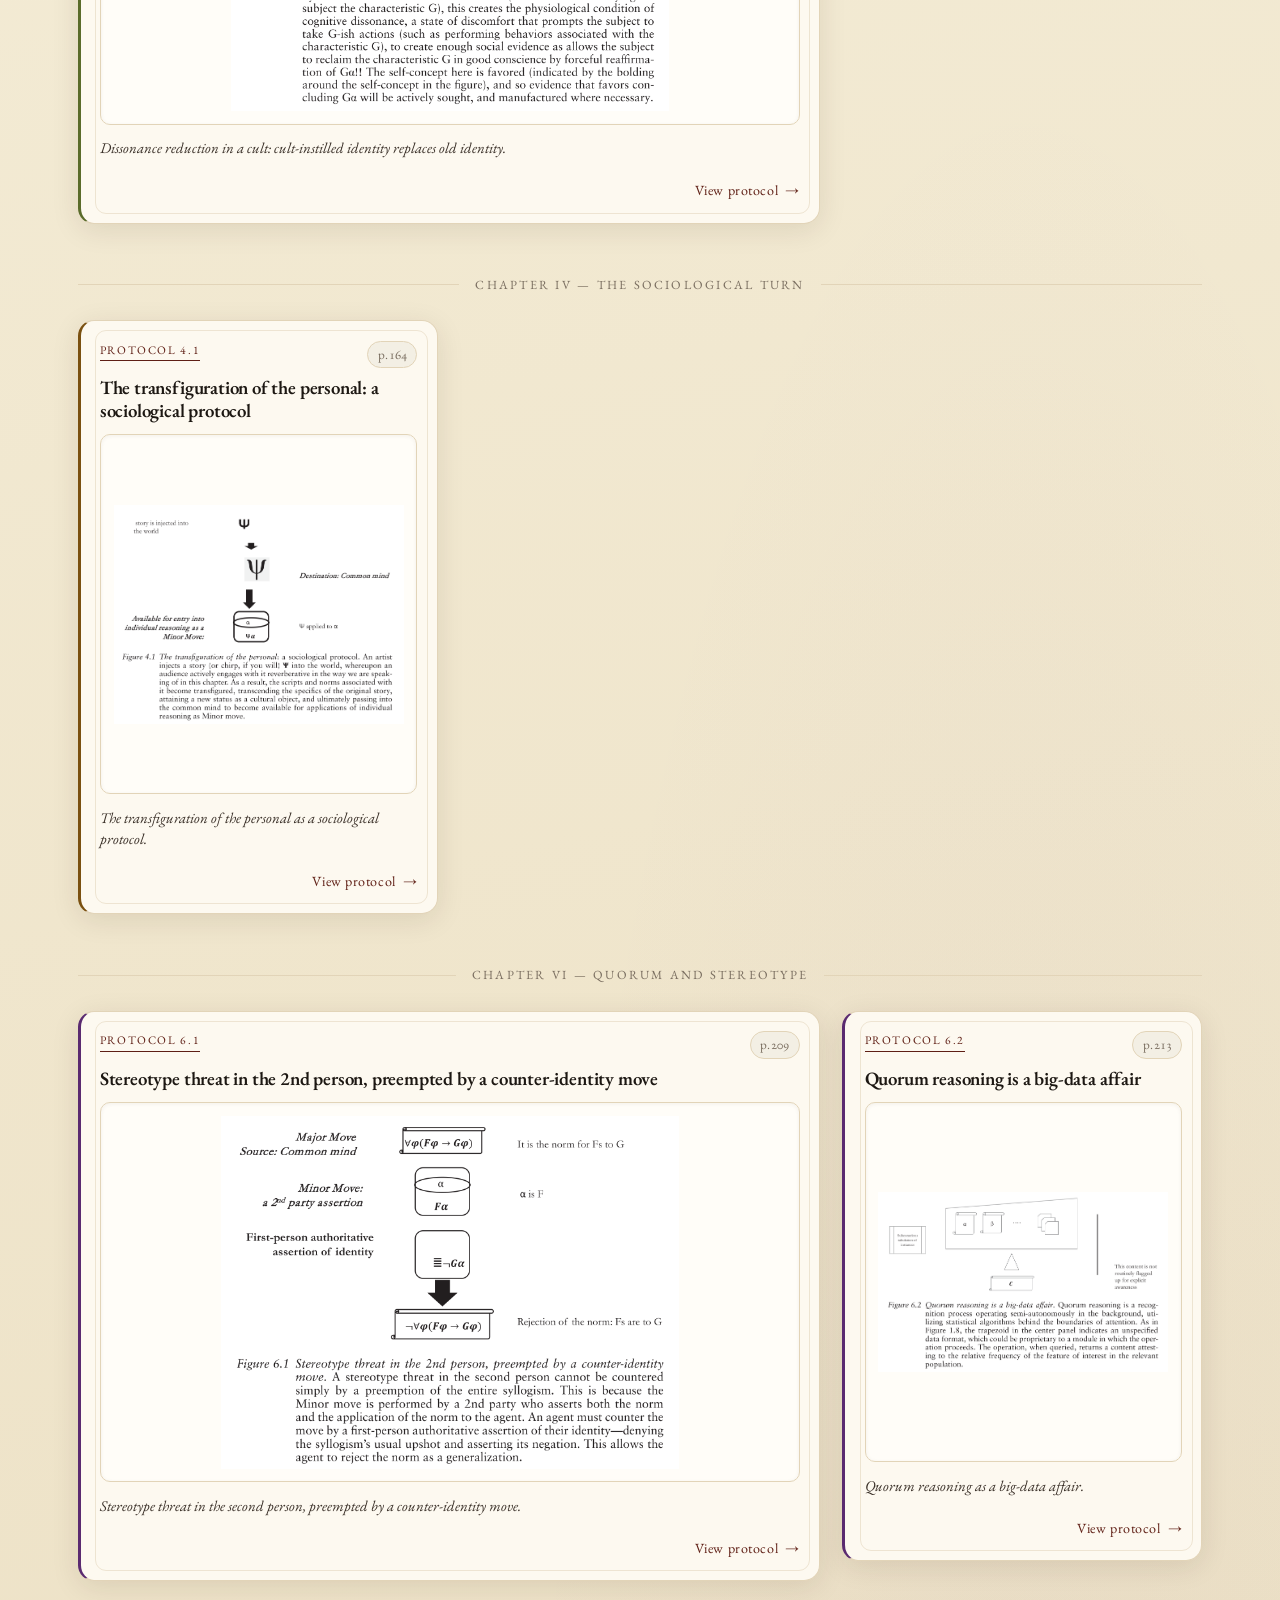
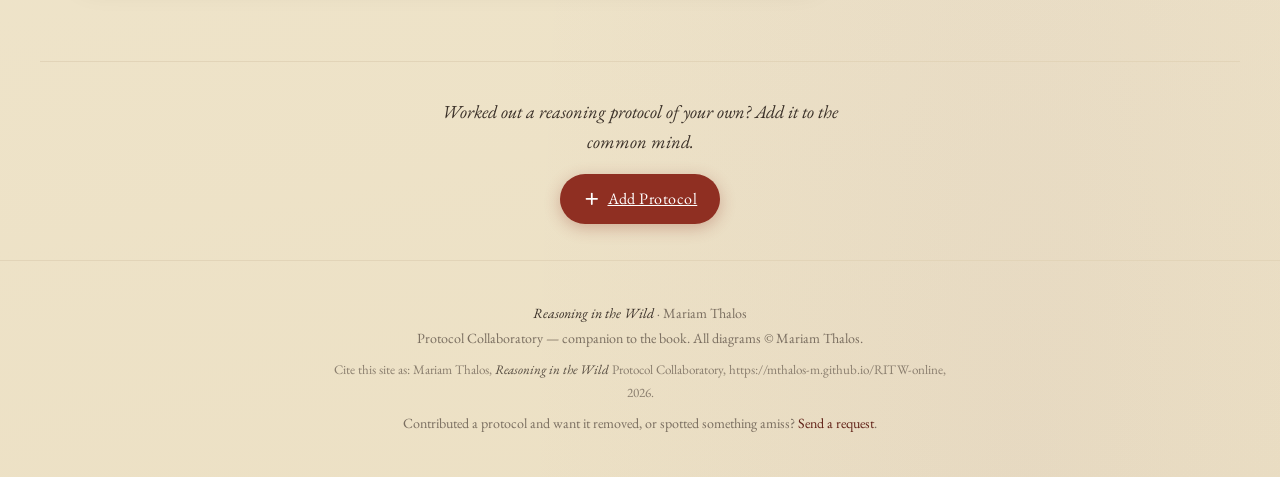
==== commit 68848df0: "Sweep remaining "archive"/"Lab" naming; trim hero to one thesis line - Replace user-facing "archive"" ====
--- a/index.html
+++ b/index.html
@@ -4,18 +4,18 @@
     <meta charset="UTF-8">
     <meta name="viewport" content="width=device-width, initial-scale=1.0">
     <title>Reasoning in the Wild — Protocol Collaboratory</title>
-    <meta name="description" content="A living, public-works archive of the reasoning protocols, schemata, and diagrams from Reasoning in the Wild by Mariam Thalos — explore each move, discuss it, and contribute your own.">
+    <meta name="description" content="A living, public-works collaboratory for the reasoning protocols, schemata, and diagrams from Reasoning in the Wild by Mariam Thalos — explore each move, discuss it, and contribute your own.">
 
     <!-- ===== Social / Open Graph cards ===== -->
     <meta property="og:type" content="website">
     <meta property="og:site_name" content="Reasoning in the Wild — Protocol Collaboratory">
     <meta property="og:title" content="Reasoning in the Wild — Protocol Collaboratory">
-    <meta property="og:description" content="A living, public-works archive of the reasoning protocols from Mariam Thalos's Reasoning in the Wild — explore each diagram move by move, discuss it, and contribute your own.">
+    <meta property="og:description" content="A living, public-works collaboratory for the reasoning protocols from Mariam Thalos's Reasoning in the Wild — explore each diagram move by move, discuss it, and contribute your own.">
     <meta property="og:url" content="https://mthalos-m.github.io/RITW-online/">
     <meta property="og:image" content="https://mthalos-m.github.io/RITW-online/assets/protocols/Figure_1.1_fundamental_practical_syllogism.png">
     <meta name="twitter:card" content="summary_large_image">
     <meta name="twitter:title" content="Reasoning in the Wild — Protocol Collaboratory">
-    <meta name="twitter:description" content="A living, public-works archive of the reasoning protocols from Mariam Thalos's Reasoning in the Wild — explore each diagram move by move, discuss it, and contribute your own.">
+    <meta name="twitter:description" content="A living, public-works collaboratory for the reasoning protocols from Mariam Thalos's Reasoning in the Wild — explore each diagram move by move, discuss it, and contribute your own.">
     <meta name="twitter:image" content="https://mthalos-m.github.io/RITW-online/assets/protocols/Figure_1.1_fundamental_practical_syllogism.png">
 
     <link rel="preconnect" href="https://fonts.googleapis.com">
@@ -39,7 +39,7 @@
     <rect width="100%" height="100%" filter="url(#grain)"/>
 </svg>
 
-<a class="skip-link" href="#protocol-gallery">Skip to protocol archive</a>
+<a class="skip-link" href="#protocol-gallery">Skip to the protocols</a>
 
 <!-- ===== SITE MASTHEAD (masquerades as part of mariamthalos.com) ===== -->
 <div class="site-masthead">
@@ -71,9 +71,7 @@
     </p>
 
     <p class="site-tagline">
-        A living archive building on <em>Reasoning in the Wild</em> (by Mariam Thalos) —
-        explore each protocol move by move, engage with others around them,
-        and collaborate to build new ones.
+        A living archive of reasoning protocols — explore each move by move, weigh in, and contribute your own.
     </p>
 </header>
 
@@ -96,7 +94,7 @@
 <nav id="chapter-nav" class="chapter-nav" aria-label="Jump to chapter"></nav>
 
 <!-- ===== GALLERY ===== -->
-<main id="protocol-gallery" aria-live="polite" aria-label="Protocol archive"></main>
+<main id="protocol-gallery" aria-live="polite" aria-label="Protocol Collaboratory"></main>
 
 <!-- ===== CONTRIBUTE BAND (follows the archive) ===== -->
 <section class="contribute-band" aria-label="Contribute a protocol">
@@ -120,12 +118,12 @@
         All diagrams © Mariam Thalos.
     </p>
     <p class="footer-citation">
-        Cite this archive as: Mariam Thalos, <em>Reasoning in the Wild</em> Protocol Collaboratory,
+        Cite this site as: Mariam Thalos, <em>Reasoning in the Wild</em> Protocol Collaboratory,
         https://mthalos-m.github.io/RITW-online, 2026.
     </p>
     <p>
         Contributed a protocol and want it removed, or spotted something amiss?
-        <a href="mailto:m.thalos@gmail.com?subject=Protocol%20Lab%20request">Send a request</a>.
+        <a href="mailto:m.thalos@gmail.com?subject=Protocol%20Collaboratory%20request">Send a request</a>.
     </p>
 </footer>
 
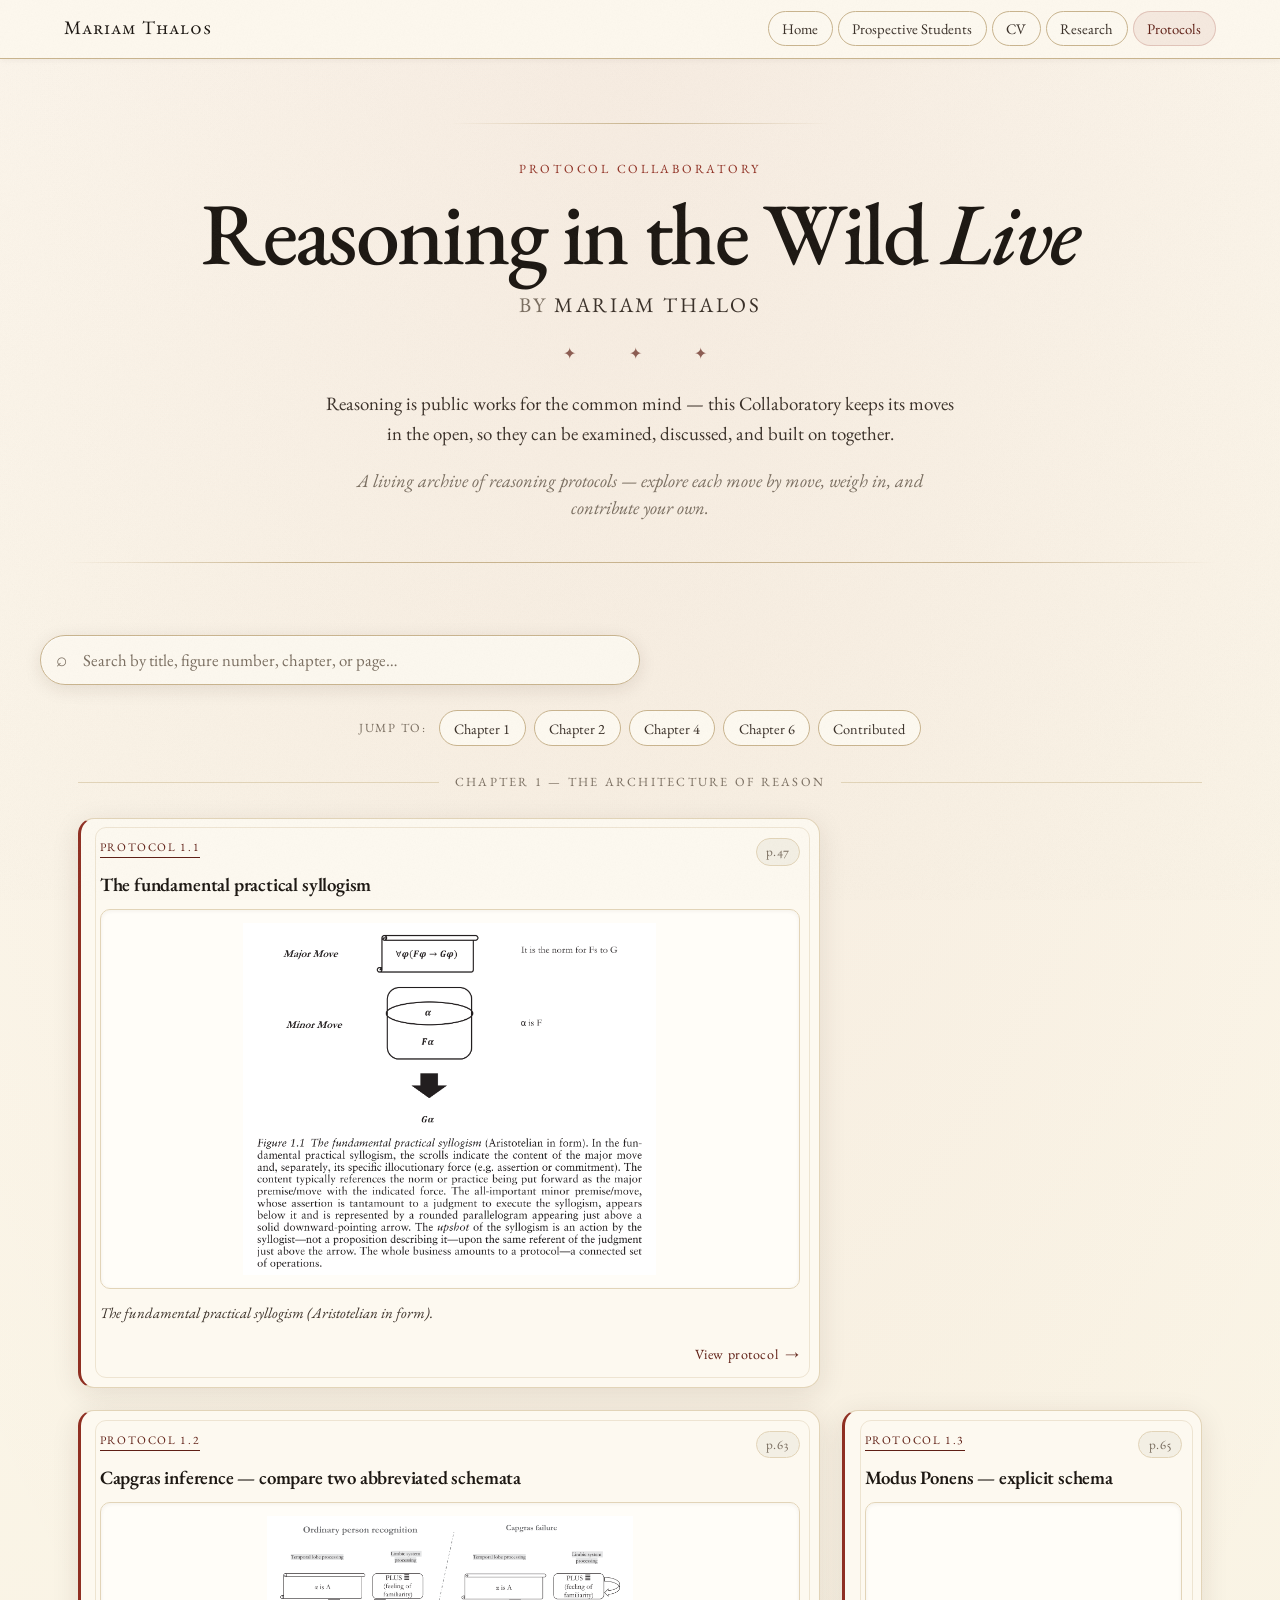
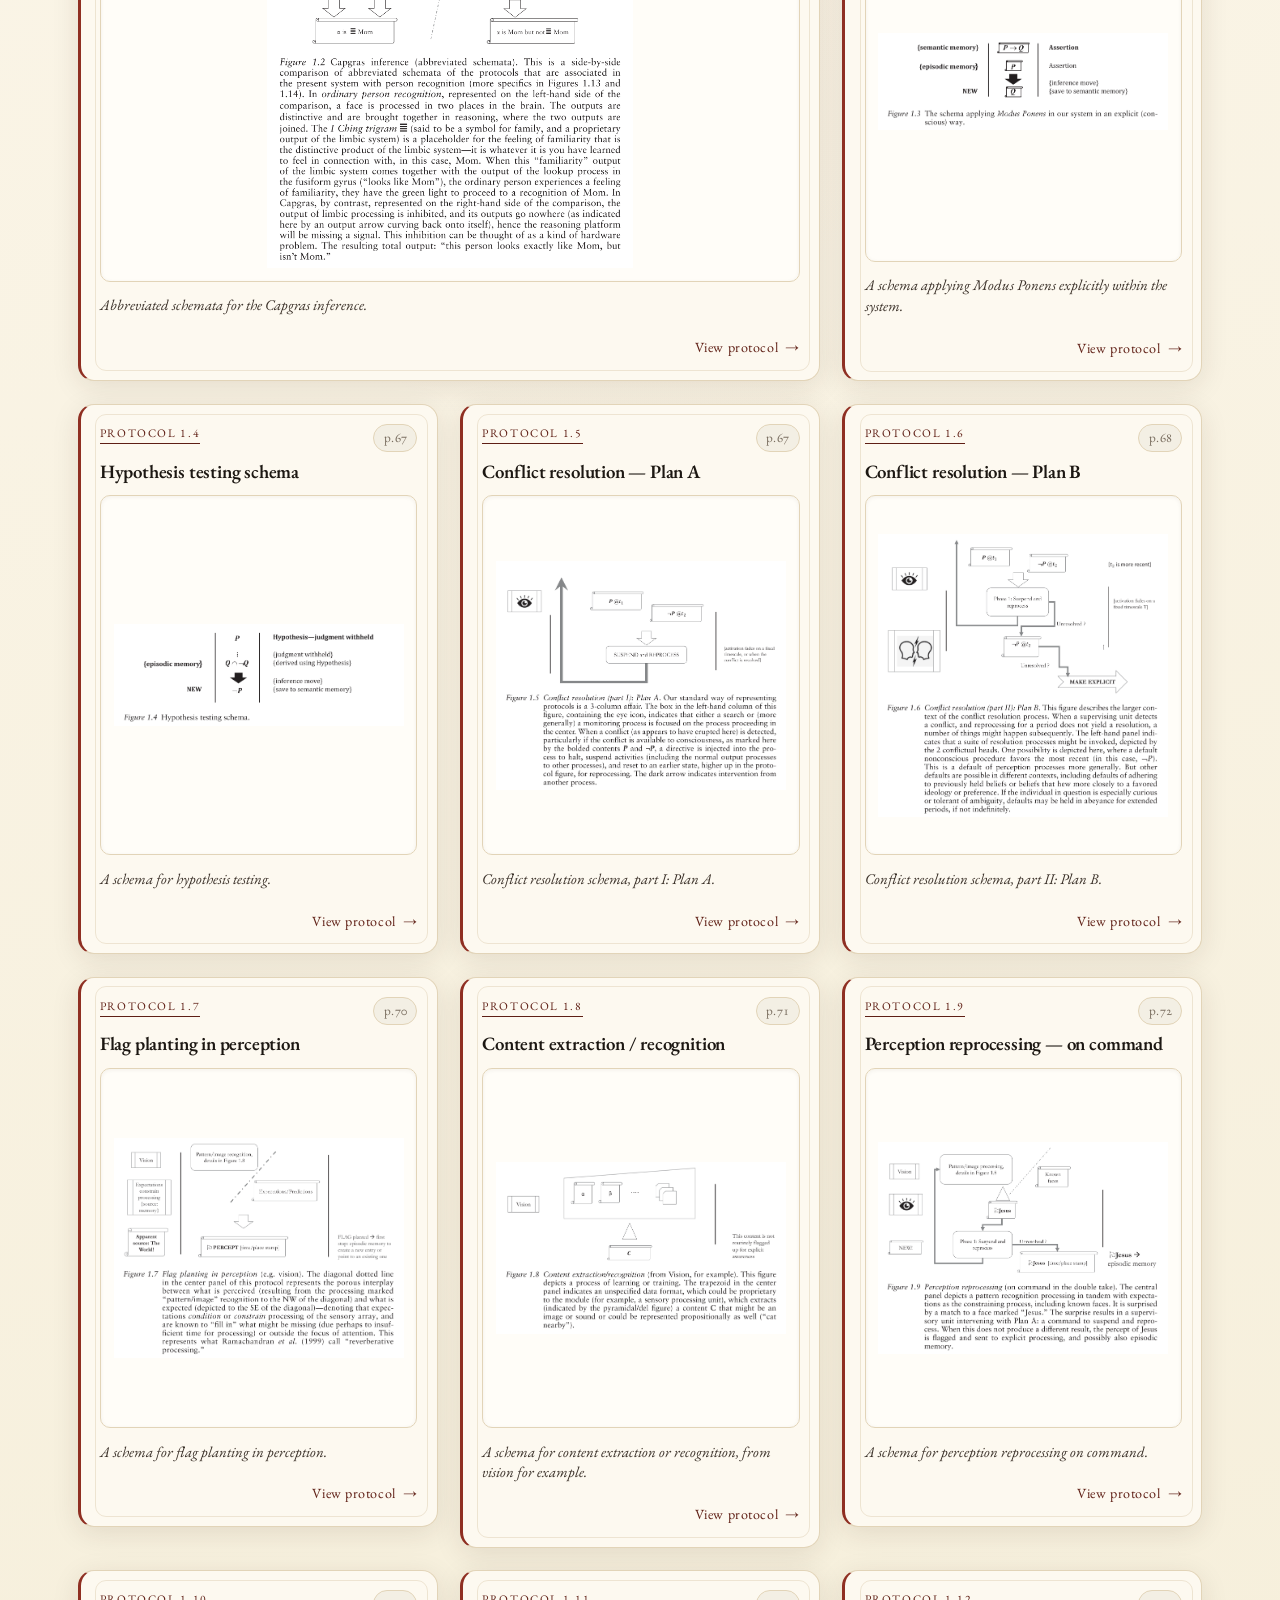
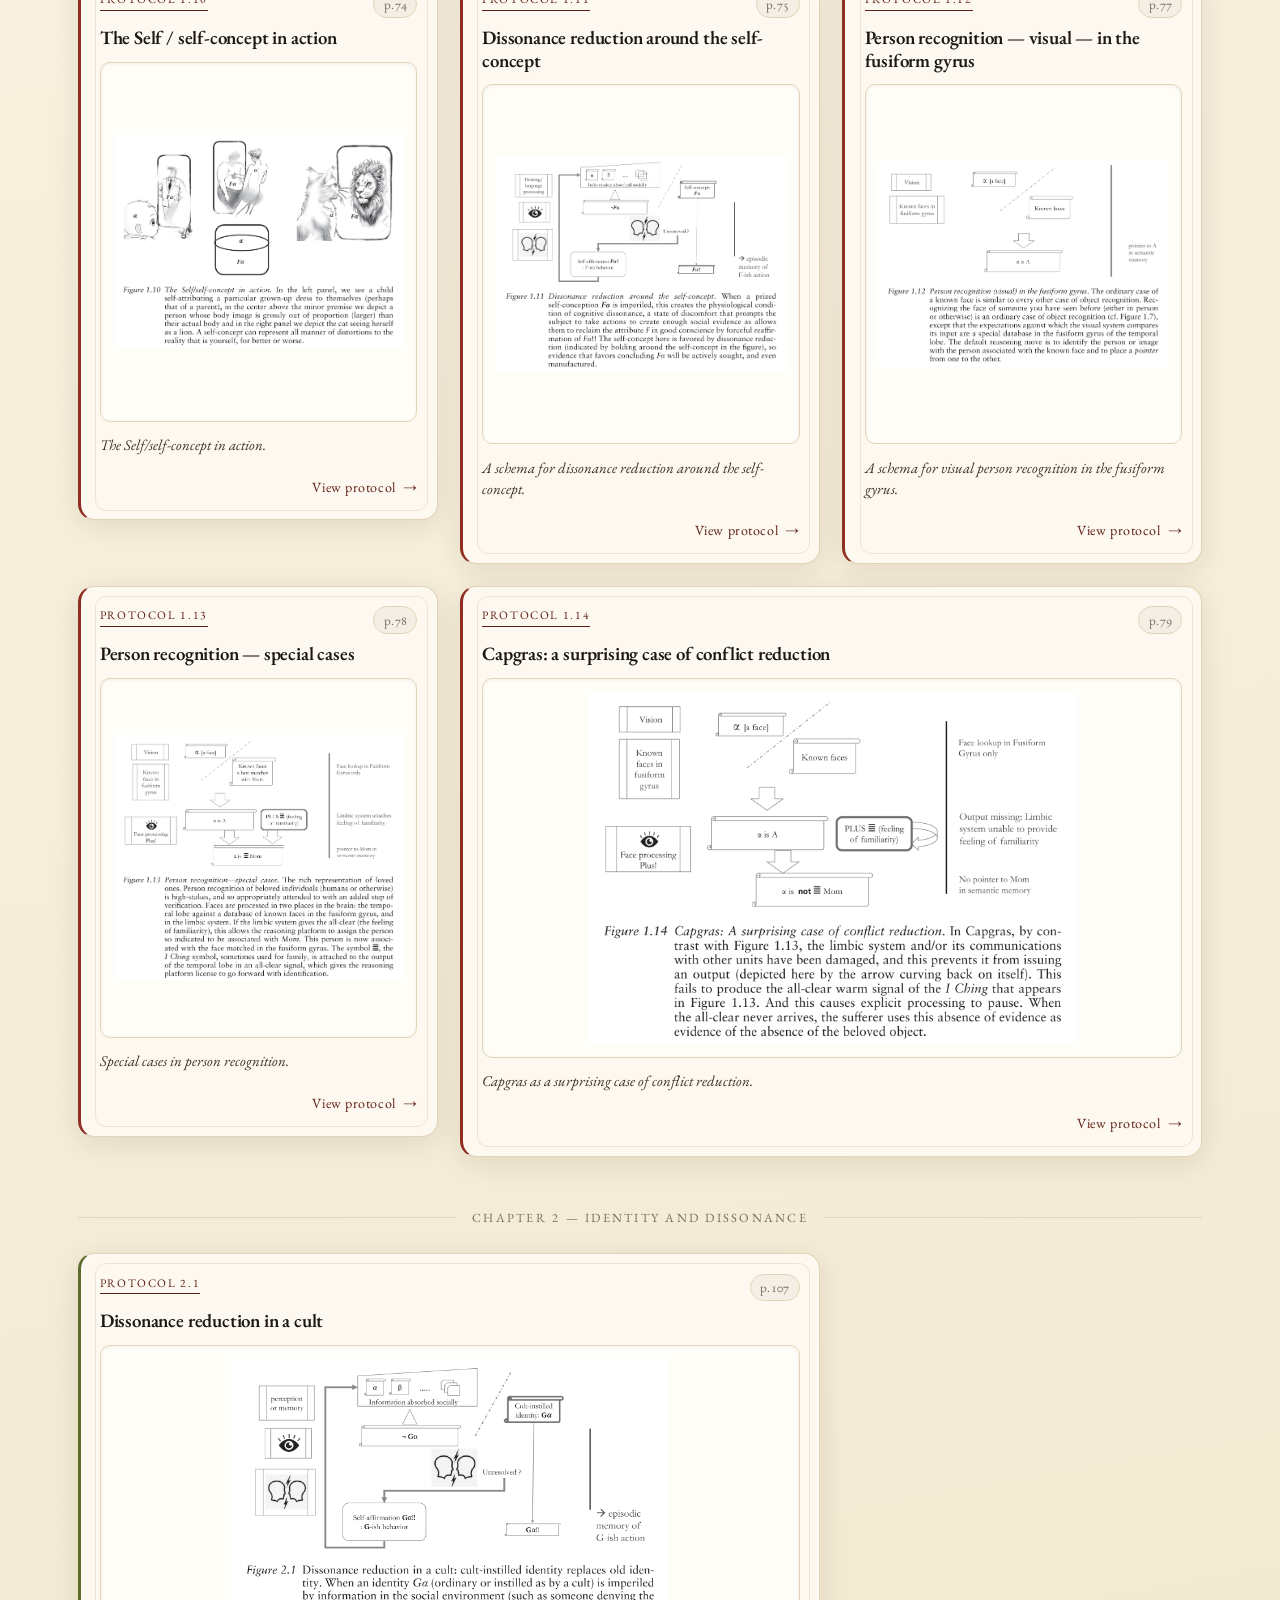
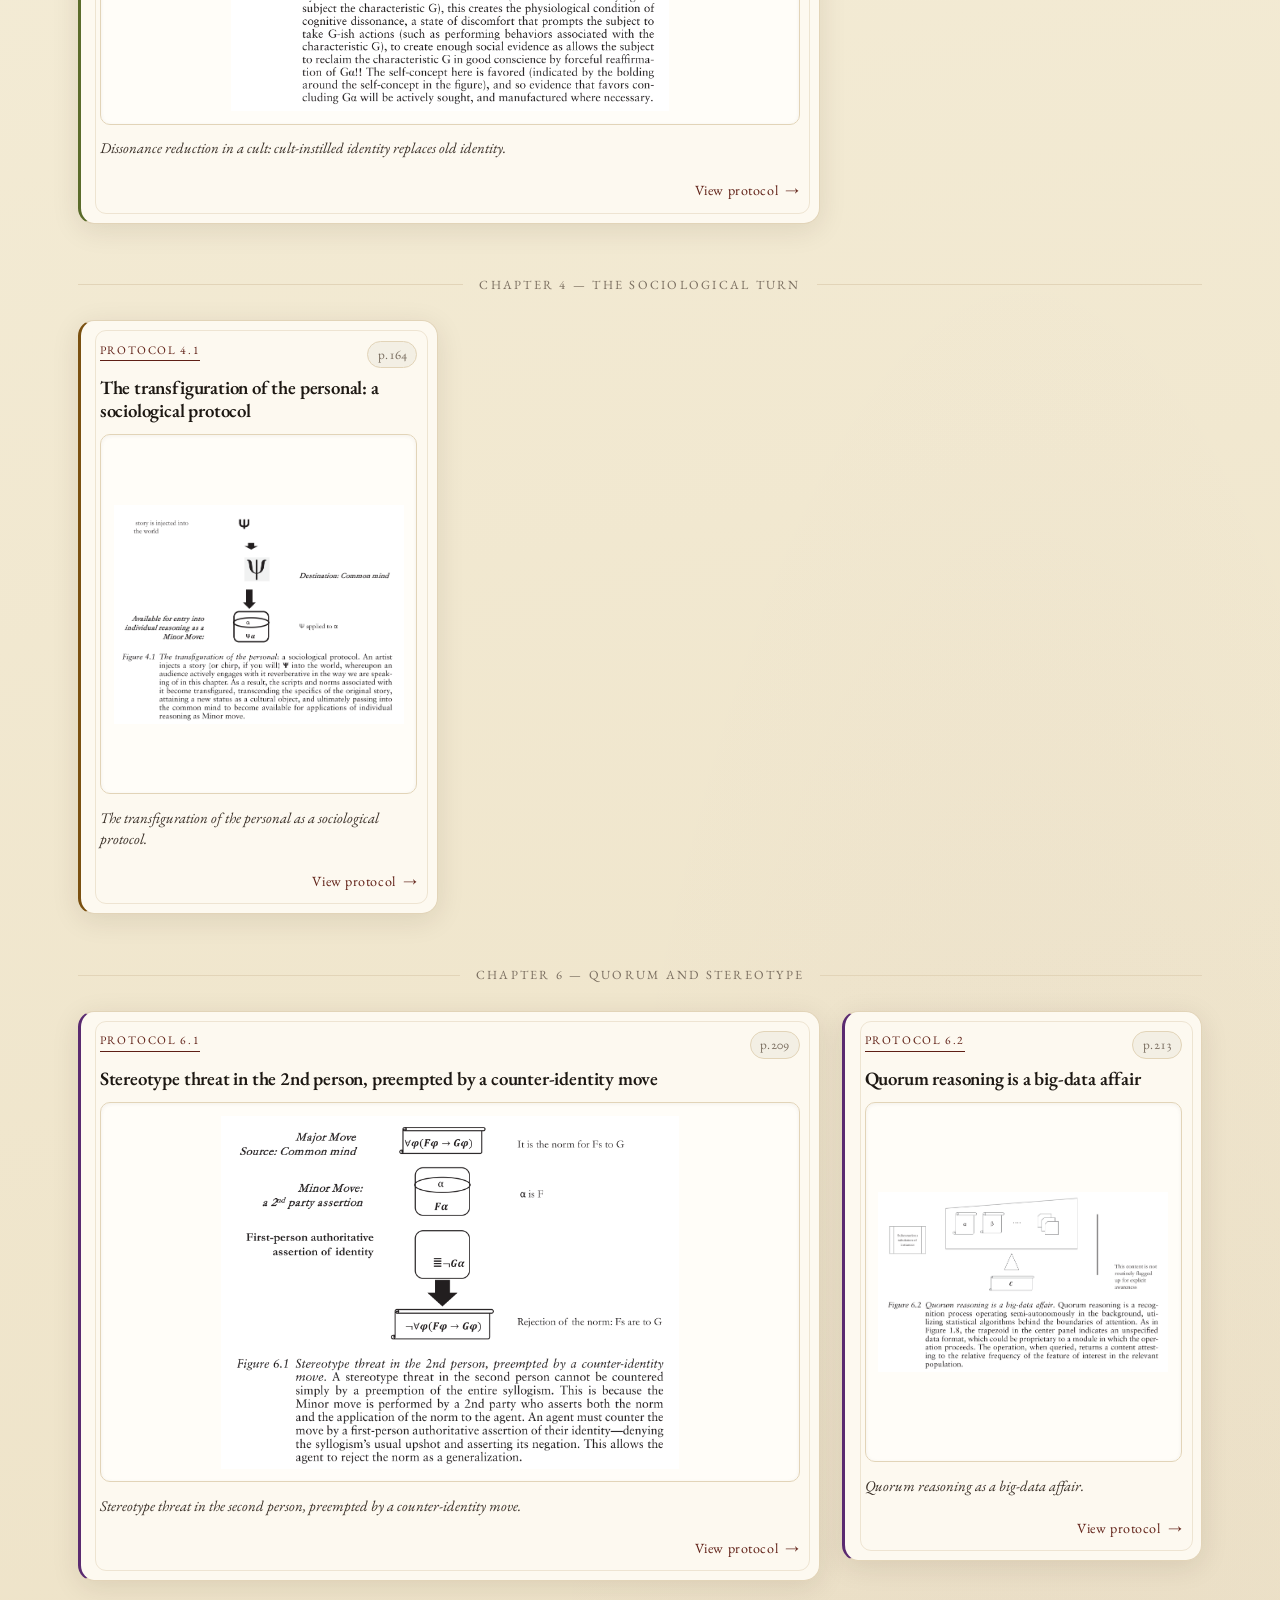
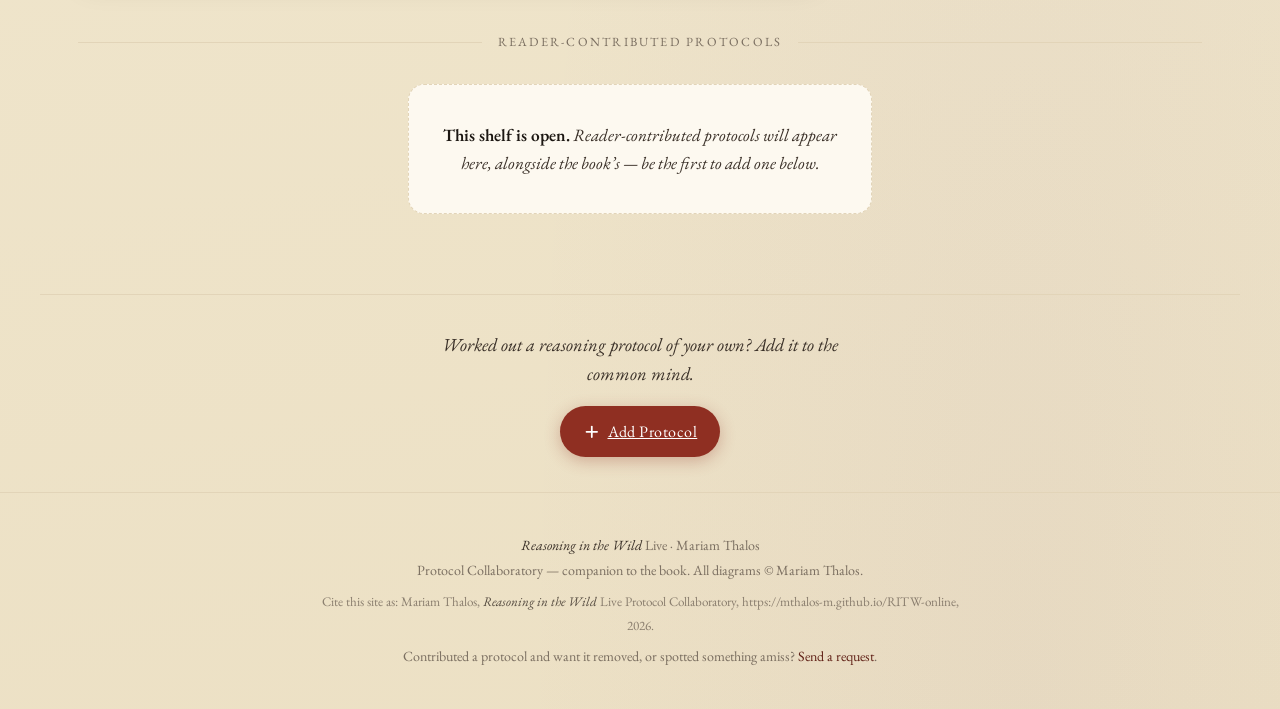
==== commit 0761a663: "Rename site to "Reasoning in the Wild Live"; de-parenthesize titles - Append "Live" wherever the wor" ====
--- a/index.html
+++ b/index.html
@@ -3,18 +3,18 @@
 <head>
     <meta charset="UTF-8">
     <meta name="viewport" content="width=device-width, initial-scale=1.0">
-    <title>Reasoning in the Wild — Protocol Collaboratory</title>
+    <title>Reasoning in the Wild Live — Protocol Collaboratory</title>
     <meta name="description" content="A living, public-works collaboratory for the reasoning protocols, schemata, and diagrams from Reasoning in the Wild by Mariam Thalos — explore each move, discuss it, and contribute your own.">
 
     <!-- ===== Social / Open Graph cards ===== -->
     <meta property="og:type" content="website">
-    <meta property="og:site_name" content="Reasoning in the Wild — Protocol Collaboratory">
-    <meta property="og:title" content="Reasoning in the Wild — Protocol Collaboratory">
+    <meta property="og:site_name" content="Reasoning in the Wild Live — Protocol Collaboratory">
+    <meta property="og:title" content="Reasoning in the Wild Live — Protocol Collaboratory">
     <meta property="og:description" content="A living, public-works collaboratory for the reasoning protocols from Mariam Thalos's Reasoning in the Wild — explore each diagram move by move, discuss it, and contribute your own.">
     <meta property="og:url" content="https://mthalos-m.github.io/RITW-online/">
     <meta property="og:image" content="https://mthalos-m.github.io/RITW-online/assets/protocols/Figure_1.1_fundamental_practical_syllogism.png">
     <meta name="twitter:card" content="summary_large_image">
-    <meta name="twitter:title" content="Reasoning in the Wild — Protocol Collaboratory">
+    <meta name="twitter:title" content="Reasoning in the Wild Live — Protocol Collaboratory">
     <meta name="twitter:description" content="A living, public-works collaboratory for the reasoning protocols from Mariam Thalos's Reasoning in the Wild — explore each diagram move by move, discuss it, and contribute your own.">
     <meta name="twitter:image" content="https://mthalos-m.github.io/RITW-online/assets/protocols/Figure_1.1_fundamental_practical_syllogism.png">
 
@@ -59,7 +59,7 @@
 <header class="site-header">
     <p class="header-eyebrow">Protocol Collaboratory</p>
 
-    <h1 class="site-title"><em>Reasoning in the Wild</em></h1>
+    <h1 class="site-title"><em>Reasoning in the Wild</em> Live</h1>
 
     <p class="site-author">by <span>Mariam Thalos</span></p>
 
@@ -111,14 +111,14 @@
 <!-- ===== FOOTER ===== -->
 <footer class="site-footer">
     <p>
-        <em>Reasoning in the Wild</em> · Mariam Thalos
+        <em>Reasoning in the Wild</em> Live · Mariam Thalos
     </p>
     <p>
         Protocol Collaboratory — companion to the book.
         All diagrams © Mariam Thalos.
     </p>
     <p class="footer-citation">
-        Cite this site as: Mariam Thalos, <em>Reasoning in the Wild</em> Protocol Collaboratory,
+        Cite this site as: Mariam Thalos, <em>Reasoning in the Wild</em> Live Protocol Collaboratory,
         https://mthalos-m.github.io/RITW-online, 2026.
     </p>
     <p>
--- a/style.css
+++ b/style.css
@@ -571,6 +571,23 @@
     font-style: italic;
     padding: 4rem 1rem;
 }
+
+/* empty-state for the always-visible contributed section */
+.contributed-empty {
+    grid-column: 1 / -1;
+    max-width: 58ch;
+    margin: 0.4rem auto 0;
+    padding: 2.2rem 1.8rem;
+    text-align: center;
+    background: var(--card);
+    border: 1px dashed var(--rule-light);
+    border-radius: 16px;
+    color: var(--ink-soft);
+    font-style: italic;
+    font-size: 1.08rem;
+    line-height: 1.65;
+}
+.contributed-empty strong { font-style: normal; font-weight: 600; color: var(--ink); }
 
 /* ============================================================
    MODAL — Add / Edit Protocol
@@ -911,6 +928,11 @@
 #diagram-mermaid svg,
 #walk-diagram svg { max-width: 100%; height: auto; }
 
+/* Rounder corners on subgraph containers (e.g. the FPS minor-move box) */
+#diagram-mermaid .cluster rect,
+#walk-diagram .cluster rect,
+#w-preview .cluster rect { rx: 22px; ry: 22px; }
+
 .book-quote {
     margin: 0;
     padding: 1.4rem 1.6rem;
@@ -929,6 +951,10 @@
     gap: 1.4rem;
     align-items: start;
 }
+
+/* Let grid columns shrink so a long code line scrolls inside .walk-code
+   instead of blowing out the whole walkthrough layout. */
+.walk > * { min-width: 0; }
 
 .walk-stage {
     background: #fffdf8;
